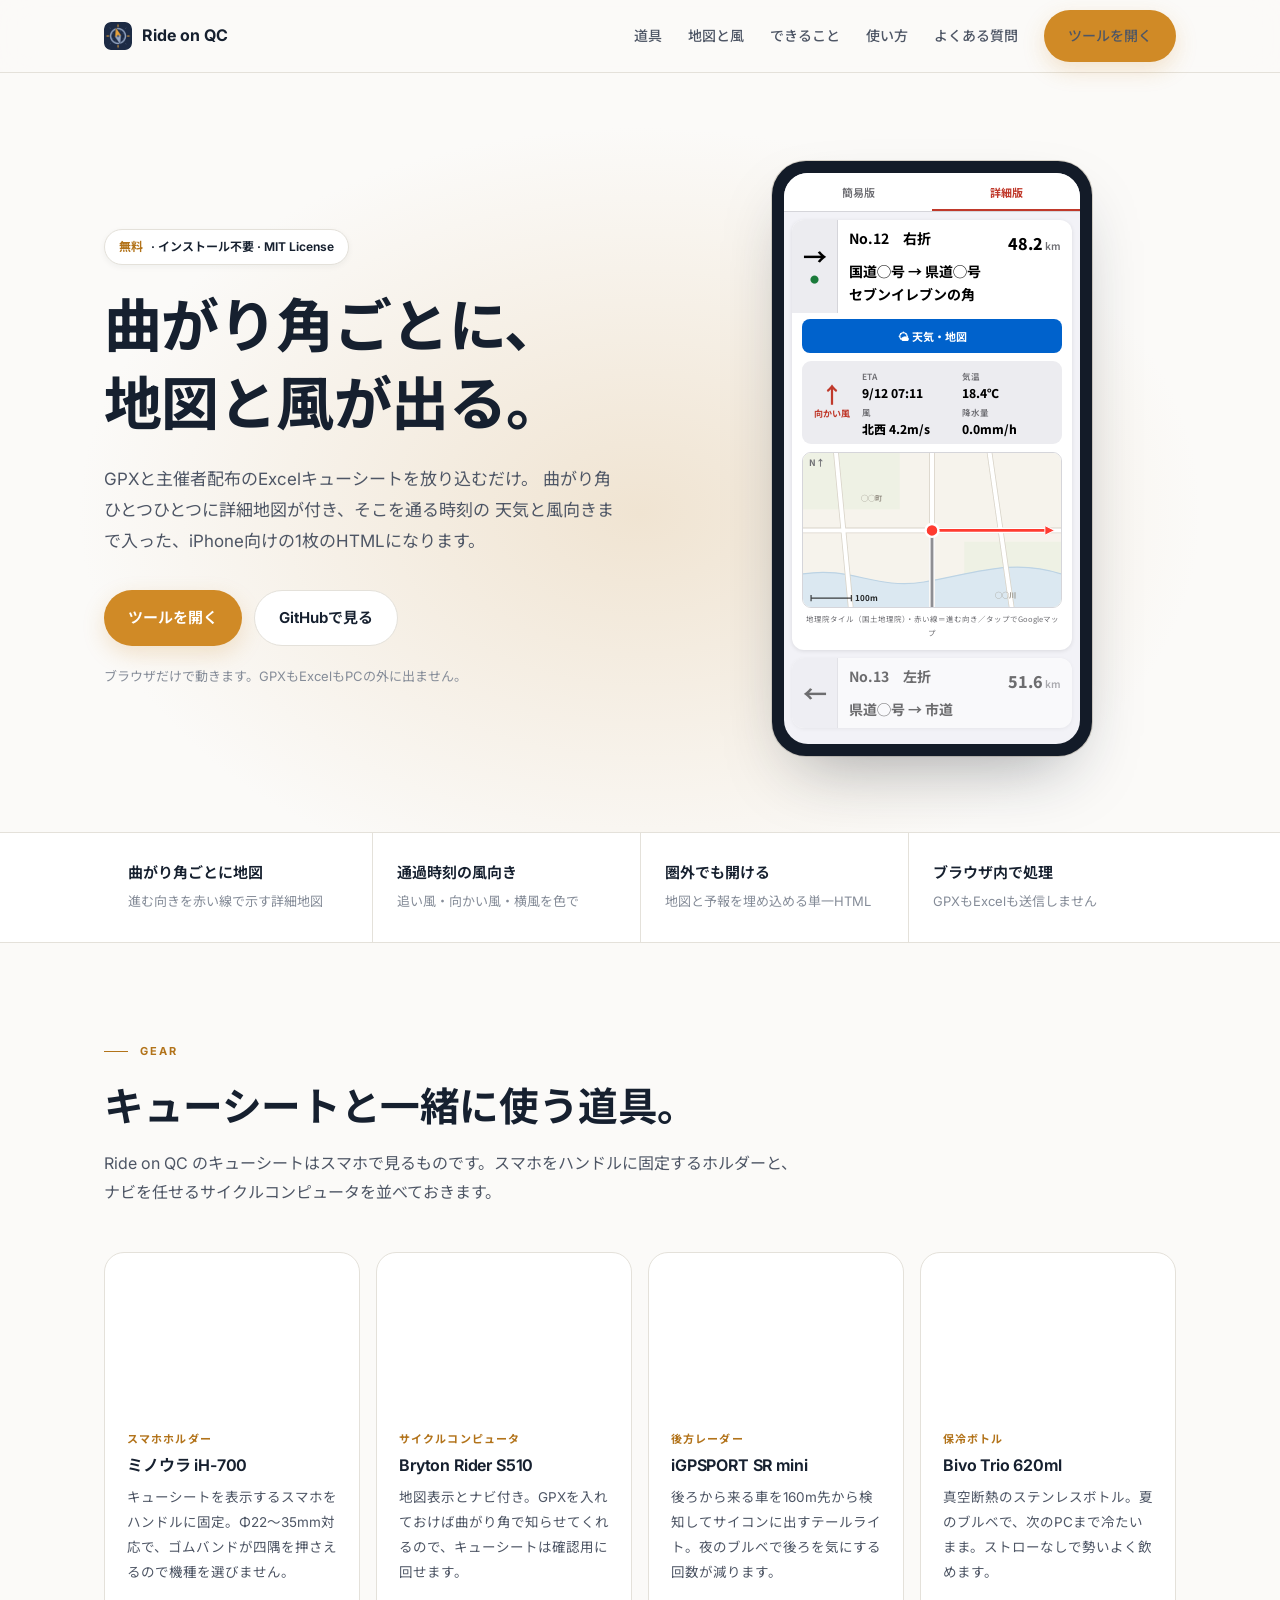
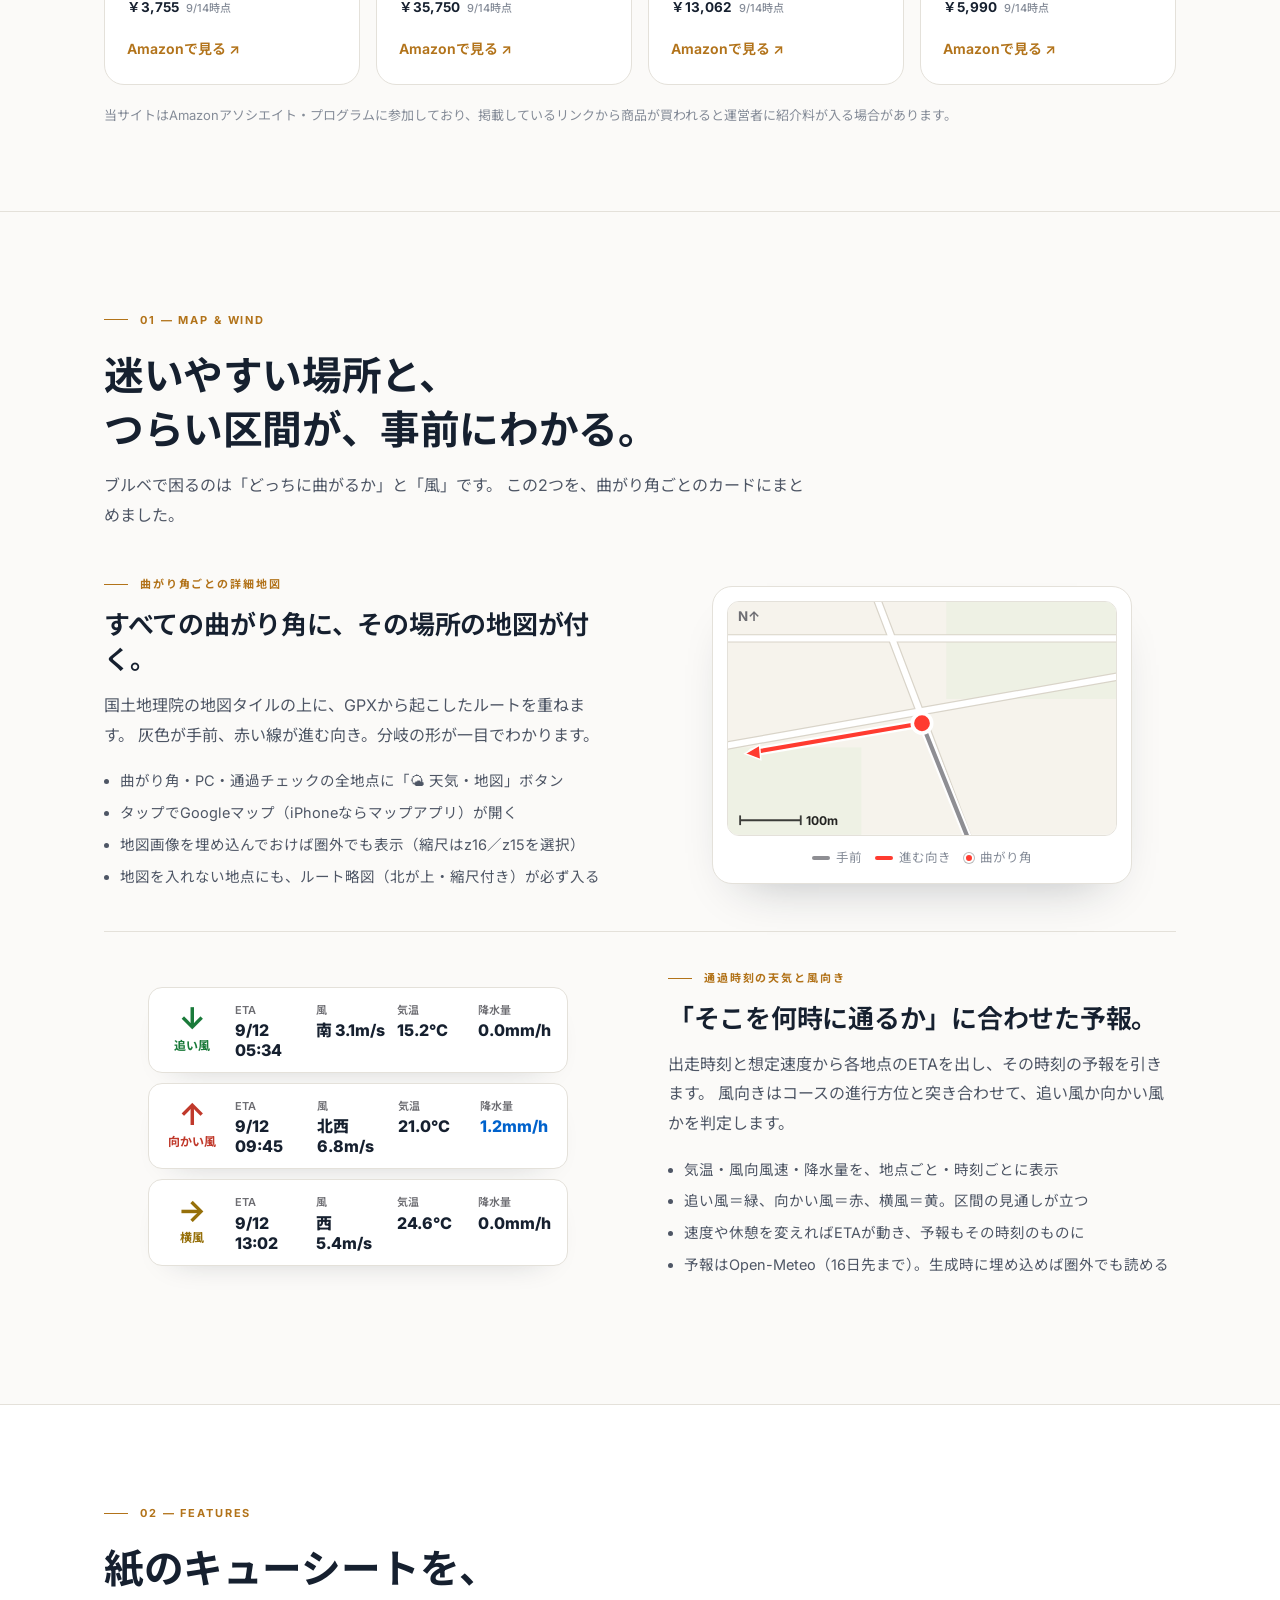
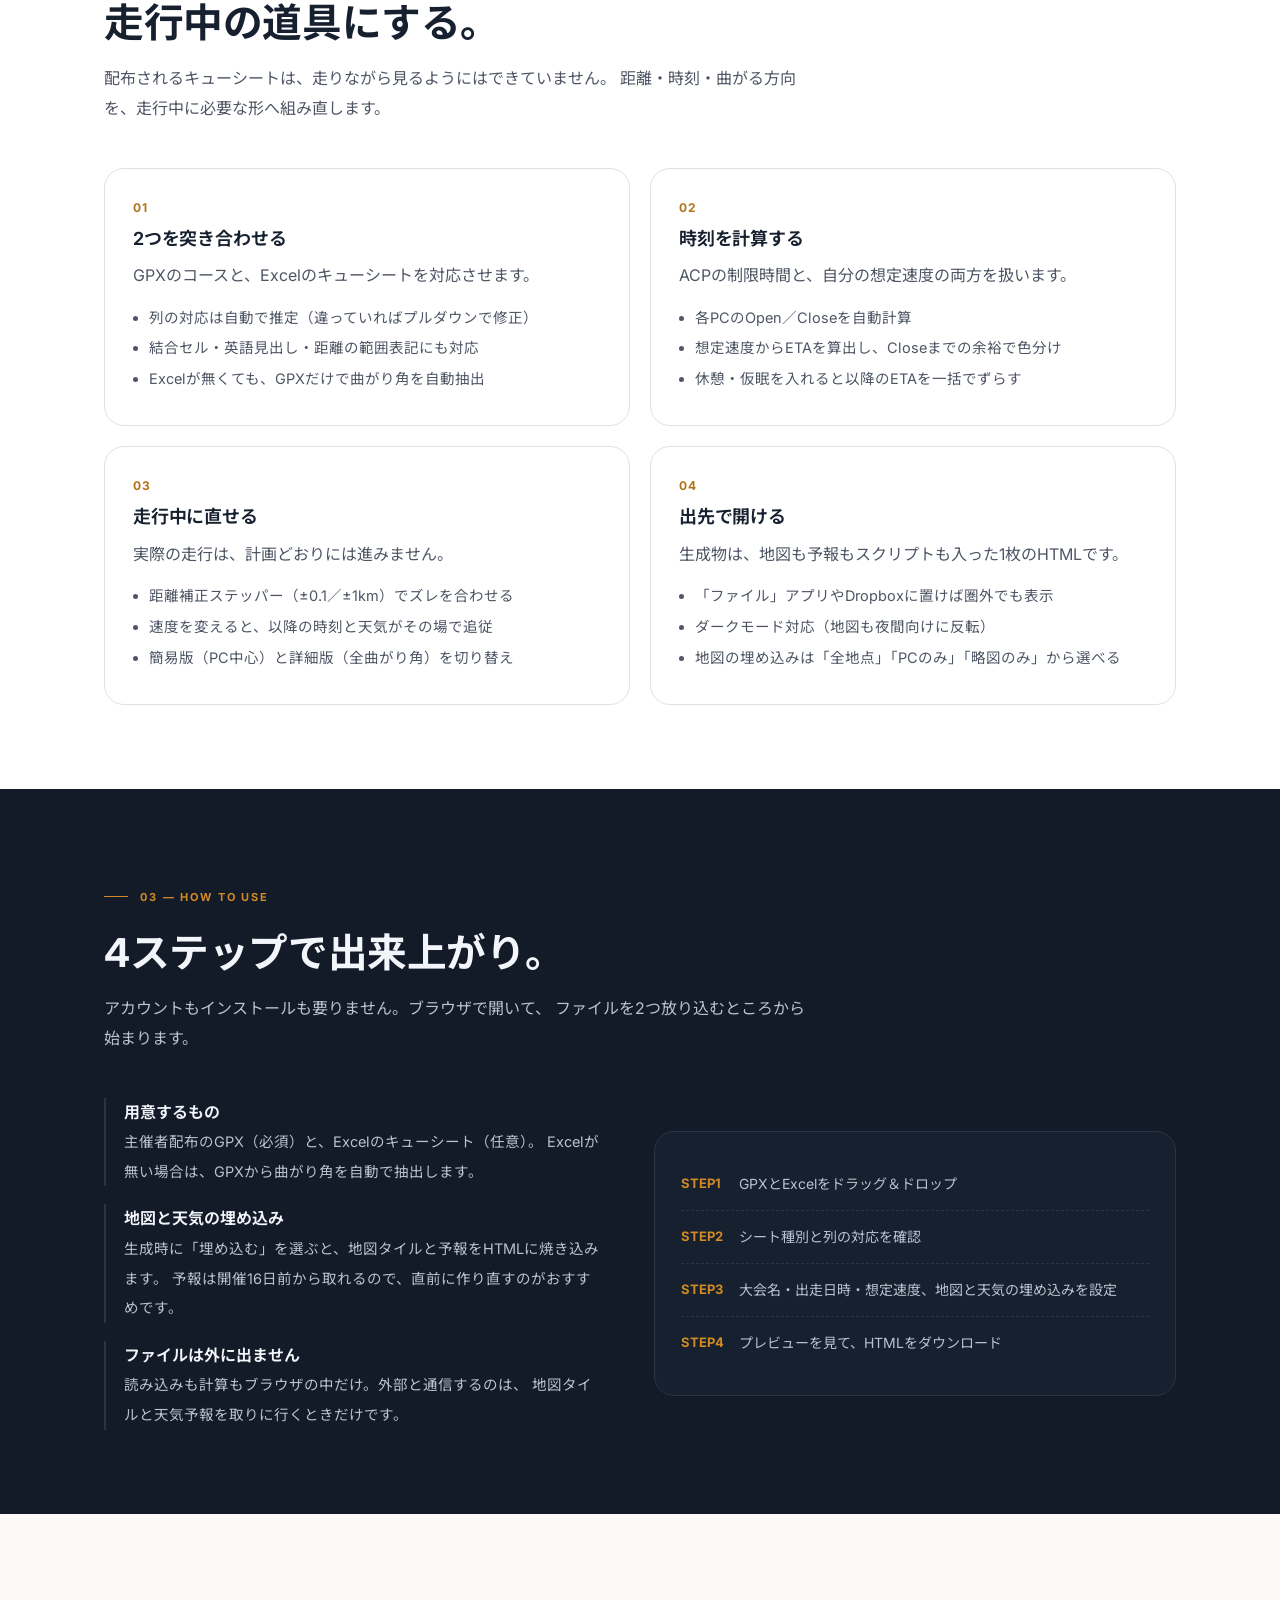
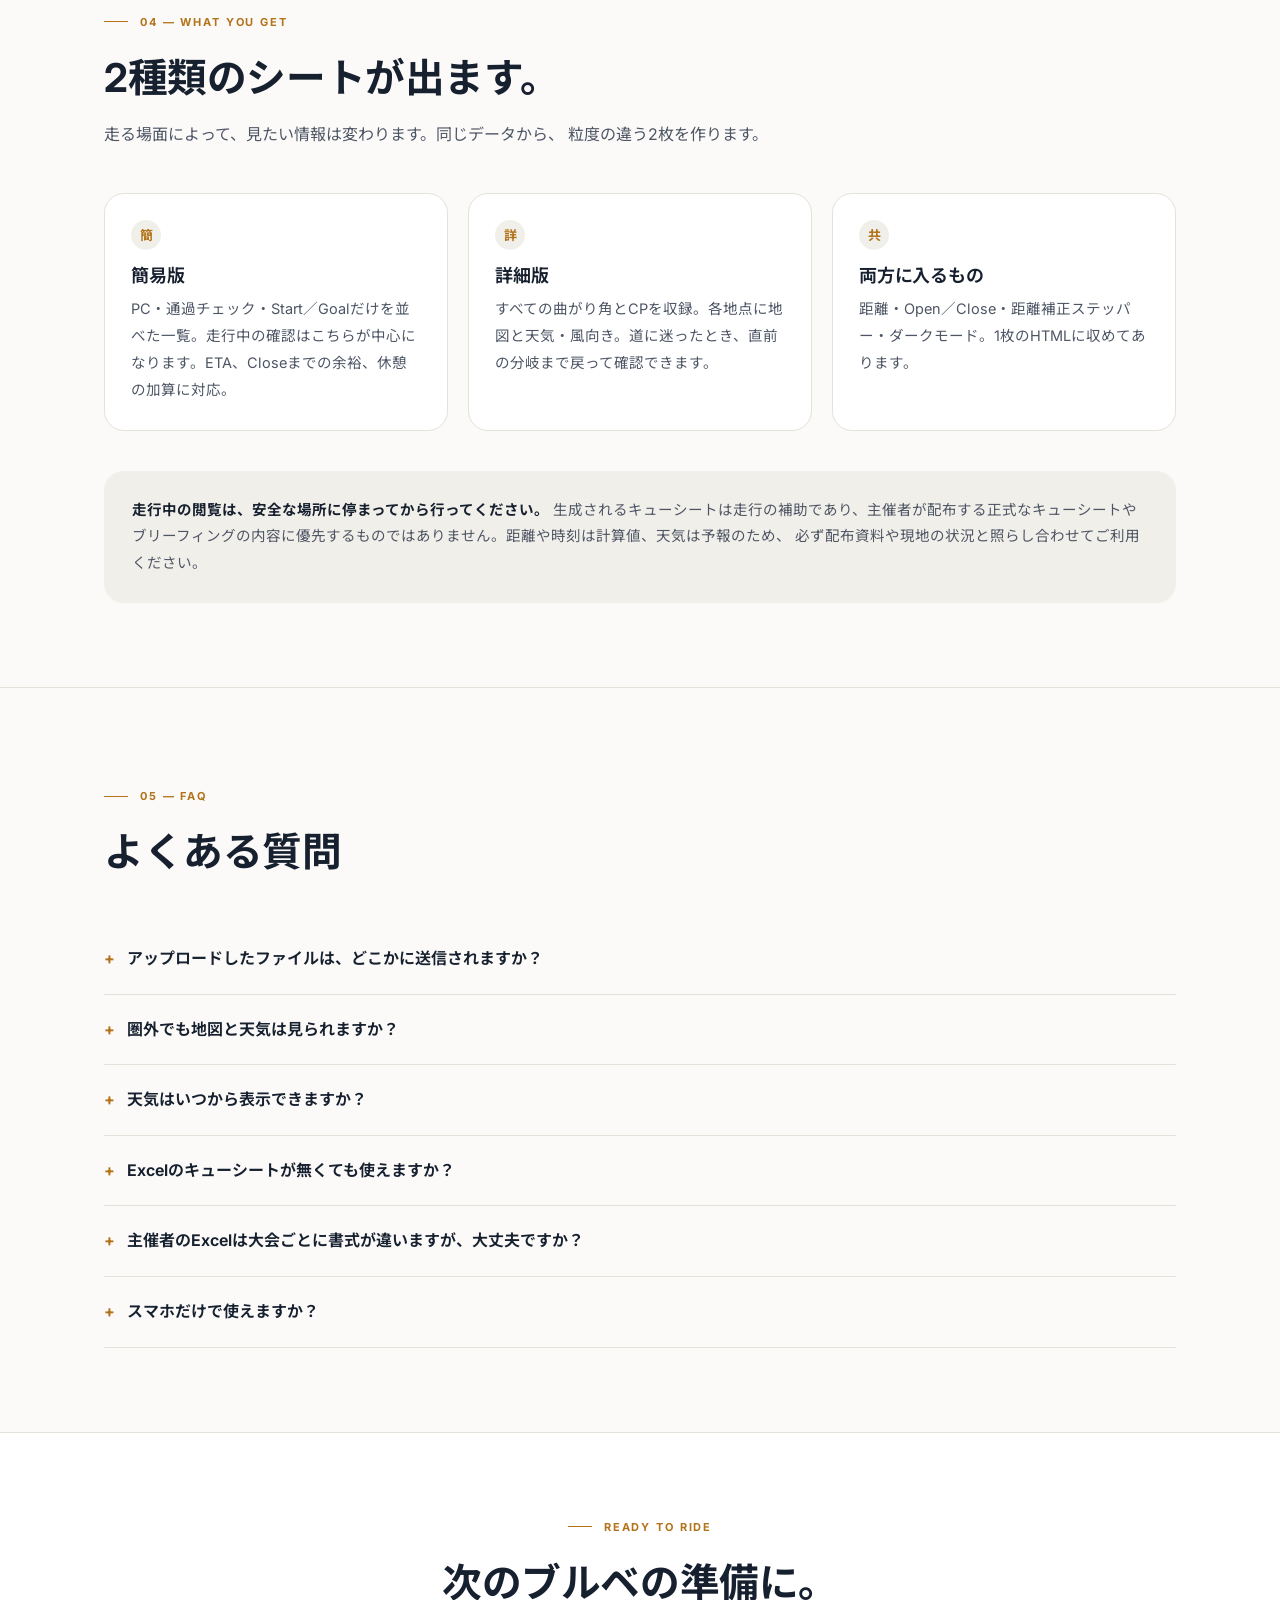
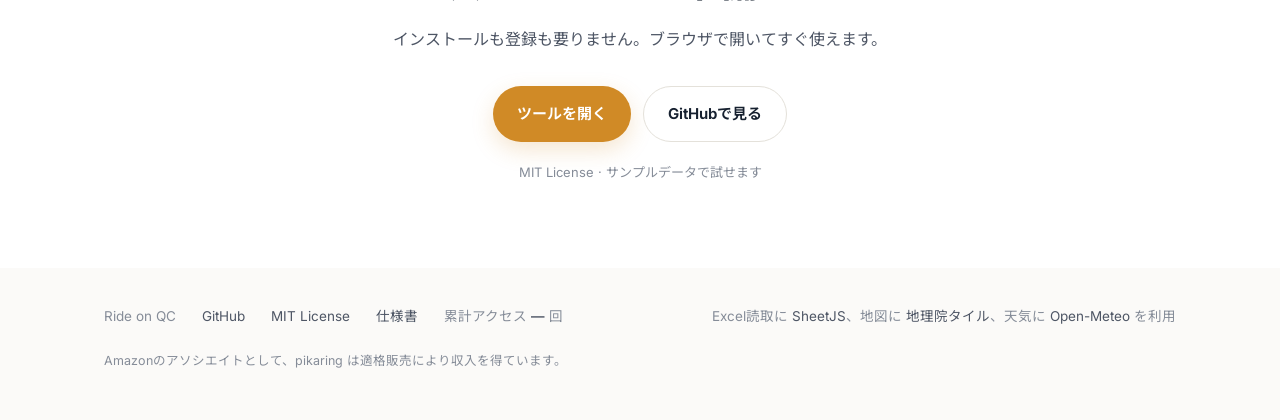
==== index.html @ b994b369 "Amazonの注意書きの文言を変更 Co-Authored-By: Claude Opus 5 <noreply@anthropic.com>" ====
<!doctype html>
<html lang="ja">
<head>
<meta charset="utf-8">
<meta name="viewport" content="width=device-width,initial-scale=1">
<title>Ride on QC｜曲がり角ごとの地図と、通過時刻の風向きが出るブルベ キューシート</title>
<meta name="description" content="GPXと主催者配布のExcelキューシートから、iPhone向けの単一HTMLを作る無料ツール。曲がり角ごとの詳細地図と、通過予定時刻の天気・風向き（追い風／向かい風）を表示。圏外でも開けて、ファイルはブラウザ内だけで処理します。">
<meta property="og:title" content="Ride on QC">
<meta property="og:description" content="曲がり角ごとの地図と、通過時刻の風向きが出るブルベ用キューシート。GPXとExcelから単一HTMLを生成。">
<meta property="og:type" content="website">
<meta property="og:url" content="https://pikaring.github.io/ride-on-qc/">
<meta property="og:image" content="https://pikaring.github.io/ride-on-qc/assets/og.png">
<meta property="og:image:width" content="1200">
<meta property="og:image:height" content="630">
<meta name="twitter:card" content="summary_large_image">
<meta name="twitter:title" content="Ride on QC">
<meta name="twitter:description" content="曲がり角ごとの地図と、通過時刻の風向きが出るブルベ用キューシート。GPXとExcelから単一HTMLを生成。">
<meta name="twitter:image" content="https://pikaring.github.io/ride-on-qc/assets/og.png">
<link rel="icon" href="assets/favicon.ico">
<link rel="preconnect" href="https://fonts.googleapis.com">
<link rel="preconnect" href="https://fonts.gstatic.com" crossorigin>
<link href="https://fonts.googleapis.com/css2?family=Inter:wght@400;500;600;650;700;750&family=Noto+Sans+JP:wght@400;500;600;700&display=swap" rel="stylesheet">
<link rel="stylesheet" href="assets/site.css">
</head>
<body>

<header class="header">
  <div class="wrap header-inner">
    <a class="brand" href="#top"><img src="assets/icon.png" alt=""> Ride on QC</a>
    <nav class="nav">
      <a href="#goods">道具</a>
      <a href="#highlight">地図と風</a>
      <a href="#features">できること</a>
      <a href="#how">使い方</a>
      <a href="#faq">よくある質問</a>
      <a class="btn btn-main" href="app/">ツールを開く</a>
    </nav>
  </div>
</header>

<main id="top">

  <section class="hero">
    <div class="wrap hero-grid">
      <div>
        <span class="pill"><b>無料</b> · インストール不要 · MIT License</span>
        <h1>曲がり角ごとに、<br>地図と風が出る。</h1>
        <p class="lead">GPXと主催者配布のExcelキューシートを放り込むだけ。
          曲がり角ひとつひとつに詳細地図が付き、そこを通る時刻の
          天気と風向きまで入った、iPhone向けの1枚のHTMLになります。</p>
        <div class="hero-actions">
          <a class="btn btn-main" href="app/">ツールを開く</a>
          <a class="btn btn-sub" href="https://github.com/pikaring/ride-on-qc">GitHubで見る</a>
        </div>
        <p class="hero-note">ブラウザだけで動きます。GPXもExcelもPCの外に出ません。</p>
      </div>

      <!-- 生成される詳細版キューシートの1枚。実物の配色・構成に合わせてある -->
      <div class="phone" aria-hidden="true">
        <div class="phone-screen">
          <div class="cs-nav"><span>簡易版</span><span class="on">詳細版</span></div>
          <div class="cs-card">
            <div class="cs-main">
              <div class="cs-side"><span class="cs-arrow">→</span><span class="cs-sig">●</span></div>
              <div class="cs-body">
                <div class="cs-top"><span class="cs-place">No.12　右折</span><span class="cs-dist"><b>48.2</b> km</span></div>
                <div class="cs-road">国道◯号 → 県道◯号</div>
                <div class="cs-mark">セブンイレブンの角</div>
              </div>
            </div>
            <div class="cs-wxbtn">🌤 天気・地図</div>
            <div class="cs-wx">
              <div class="cs-wind head"><span class="ic">↑</span><span class="lb">向かい風</span></div>
              <div class="cs-det">
                <div><span class="l">ETA</span><span class="v">9/12 07:11</span></div>
                <div><span class="l">気温</span><span class="v">18.4℃</span></div>
                <div><span class="l">風</span><span class="v">北西 4.2m/s</span></div>
                <div><span class="l">降水量</span><span class="v">0.0mm/h</span></div>
              </div>
            </div>
            <div class="cs-map">
              <svg viewBox="0 0 320 192" xmlns="http://www.w3.org/2000/svg">
                <rect width="320" height="192" fill="#f6f3ec"/>
                <!-- 地理院タイル（淡色）風の下地：田畑・水部・道路 -->
                <rect x="0" y="0" width="120" height="70" fill="#eef1e4"/>
                <rect x="200" y="110" width="120" height="82" fill="#eef1e4"/>
                <path d="M0 150 C60 140 90 170 150 160 S260 130 320 150 L320 192 L0 192Z" fill="#dbe8f1"/>
                <path d="M0 150 C60 140 90 170 150 160 S260 130 320 150" stroke="#bcd3e4" stroke-width="1.5" fill="none"/>
                <g stroke="#d9d4c9" stroke-width="7" fill="none" stroke-linecap="round">
                  <path d="M-10 96 L330 96"/><path d="M160 -10 L160 200"/><path d="M40 -10 L60 200"/><path d="M230 -10 L260 200"/>
                </g>
                <g stroke="#ffffff" stroke-width="5" fill="none" stroke-linecap="round">
                  <path d="M-10 96 L330 96"/><path d="M160 -10 L160 200"/><path d="M40 -10 L60 200"/><path d="M230 -10 L260 200"/>
                </g>
                <text x="72" y="60" font-size="9" fill="#9a958a" font-weight="700">◯◯町</text>
                <text x="238" y="180" font-size="9" fill="#9a958a" font-weight="700">◯◯川</text>
                <!-- ルート略図：灰＝手前、赤＝進む向き（白縁付き） -->
                <path d="M160 200 L160 96" stroke="#fff" stroke-width="7" fill="none" stroke-linecap="round"/>
                <path d="M160 96 L305 96" stroke="#fff" stroke-width="7" fill="none" stroke-linecap="round"/>
                <path d="M160 200 L160 96" stroke="#8e8e93" stroke-width="3.5" fill="none" stroke-linecap="round"/>
                <path d="M160 96 L305 96" stroke="#ff3b30" stroke-width="3.5" fill="none" stroke-linecap="round"/>
                <polygon points="312,96 300,90 300,102" fill="#ff3b30" stroke="#fff" stroke-width="1.2"/>
                <circle cx="160" cy="96" r="8" fill="#ff3b30" stroke="#fff" stroke-width="3"/>
                <text x="8" y="16" font-size="11" font-weight="700" fill="#6e6e73">N↑</text>
                <g stroke="#000" stroke-width="1.5" opacity=".75"><line x1="10" y1="180" x2="60" y2="180"/><line x1="10" y1="176" x2="10" y2="184"/><line x1="60" y1="176" x2="60" y2="184"/></g>
                <text x="64" y="184" font-size="10" font-weight="700" fill="#000" opacity=".85">100m</text>
              </svg>
              <div class="cs-attr">地理院タイル（国土地理院）・赤い線＝進む向き／タップでGoogleマップ</div>
            </div>
          </div>
          <div class="cs-card cs-next">
            <div class="cs-main">
              <div class="cs-side"><span class="cs-arrow">←</span></div>
              <div class="cs-body">
                <div class="cs-top"><span class="cs-place">No.13　左折</span><span class="cs-dist"><b>51.6</b> km</span></div>
                <div class="cs-road">県道◯号 → 市道</div>
              </div>
            </div>
          </div>
        </div>
      </div>
    </div>
  </section>

  <div class="specs">
    <div class="wrap specs-grid">
      <div class="spec"><b>曲がり角ごとに地図</b><span>進む向きを赤い線で示す詳細地図</span></div>
      <div class="spec"><b>通過時刻の風向き</b><span>追い風・向かい風・横風を色で</span></div>
      <div class="spec"><b>圏外でも開ける</b><span>地図と予報を埋め込める単一HTML</span></div>
      <div class="spec"><b>ブラウザ内で処理</b><span>GPXもExcelも送信しません</span></div>
    </div>
  </div>

  <section class="goods" id="goods">
    <div class="wrap">
      <div class="sec-head">
        <p class="eyebrow">GEAR</p>
        <h2>キューシートと一緒に使う道具。</h2>
        <p>Ride on QC のキューシートはスマホで見るものです。スマホをハンドルに固定するホルダーと、ナビを任せるサイクルコンピュータを並べておきます。</p>
      </div>
      <div class="goods-grid">
        <div class="good" data-asin="B08WLL11RK">
          <p class="gcat">スマホホルダー</p>
          <h3>ミノウラ iH-700</h3>
          <p>キューシートを表示するスマホをハンドルに固定。Φ22〜35mm対応で、ゴムバンドが四隅を押さえるので機種を選びません。</p>
          <a class="glink" href="https://www.amazon.co.jp/dp/B08WLL11RK?tag=redcomet-22" target="_blank" rel="sponsored noopener">Amazonで見る ↗</a>
        </div>
        <div class="good" data-asin="B0DKNX3941">
          <p class="gcat">サイクルコンピュータ</p>
          <h3>Bryton Rider S510</h3>
          <p>地図表示とナビ付き。GPXを入れておけば曲がり角で知らせてくれるので、キューシートは確認用に回せます。</p>
          <a class="glink" href="https://www.amazon.co.jp/dp/B0DKNX3941?tag=redcomet-22" target="_blank" rel="sponsored noopener">Amazonで見る ↗</a>
        </div>
        <div class="good" data-asin="B0DZHXSGYZ">
          <p class="gcat">後方レーダー</p>
          <h3>iGPSPORT SR mini</h3>
          <p>後ろから来る車を160m先から検知してサイコンに出すテールライト。夜のブルベで後ろを気にする回数が減ります。</p>
          <a class="glink" href="https://www.amazon.co.jp/dp/B0DZHXSGYZ?tag=redcomet-22" target="_blank" rel="sponsored noopener">Amazonで見る ↗</a>
        </div>
        <div class="good" data-asin="B0C11WCCYD">
          <p class="gcat">保冷ボトル</p>
          <h3>Bivo Trio 620ml</h3>
          <p>真空断熱のステンレスボトル。夏のブルベで、次のPCまで冷たいまま。ストローなしで勢いよく飲めます。</p>
          <a class="glink" href="https://www.amazon.co.jp/dp/B0C11WCCYD?tag=redcomet-22" target="_blank" rel="sponsored noopener">Amazonで見る ↗</a>
        </div>
      </div>
      <p class="goods-note">当サイトはAmazonアソシエイト・プログラムに参加しており、掲載しているリンクから商品が買われると運営者に紹介料が入る場合があります。</p>
    </div>
  </section>

  <section id="highlight">
    <div class="wrap">
      <div class="sec-head">
        <p class="eyebrow">01 — MAP &amp; WIND</p>
        <h2>迷いやすい場所と、<br>つらい区間が、事前にわかる。</h2>
        <p>ブルベで困るのは「どっちに曲がるか」と「風」です。
          この2つを、曲がり角ごとのカードにまとめました。</p>
      </div>

      <div class="hl">
        <div class="hl-text">
          <p class="eyebrow">曲がり角ごとの詳細地図</p>
          <h3>すべての曲がり角に、その場所の地図が付く。</h3>
          <p>国土地理院の地図タイルの上に、GPXから起こしたルートを重ねます。
            灰色が手前、赤い線が進む向き。分岐の形が一目でわかります。</p>
          <ul>
            <li>曲がり角・PC・通過チェックの全地点に「🌤 天気・地図」ボタン</li>
            <li>タップでGoogleマップ（iPhoneならマップアプリ）が開く</li>
            <li>地図画像を埋め込んでおけば圏外でも表示（縮尺はz16／z15を選択）</li>
            <li>地図を入れない地点にも、ルート略図（北が上・縮尺付き）が必ず入る</li>
          </ul>
        </div>
        <div class="hl-visual">
          <div class="mini-map">
            <svg viewBox="0 0 320 192" xmlns="http://www.w3.org/2000/svg">
              <rect width="320" height="192" fill="#f6f3ec"/>
              <rect x="180" y="0" width="140" height="80" fill="#eef1e4"/>
              <rect x="0" y="120" width="110" height="72" fill="#eef1e4"/>
              <g stroke="#d9d4c9" stroke-width="7" fill="none" stroke-linecap="round">
                <path d="M-10 120 L330 60"/><path d="M120 -10 L200 200"/><path d="M-10 30 L330 30"/>
              </g>
              <g stroke="#ffffff" stroke-width="5" fill="none" stroke-linecap="round">
                <path d="M-10 120 L330 60"/><path d="M120 -10 L200 200"/><path d="M-10 30 L330 30"/>
              </g>
              <path d="M198 195 L160 100" stroke="#fff" stroke-width="7" fill="none" stroke-linecap="round"/>
              <path d="M160 100 L20 124" stroke="#fff" stroke-width="7" fill="none" stroke-linecap="round"/>
              <path d="M198 195 L160 100" stroke="#8e8e93" stroke-width="3.5" fill="none" stroke-linecap="round"/>
              <path d="M160 100 L20 124" stroke="#ff3b30" stroke-width="3.5" fill="none" stroke-linecap="round"/>
              <polygon points="14,125 26,118 27,130" fill="#ff3b30" stroke="#fff" stroke-width="1.2"/>
              <circle cx="160" cy="100" r="8" fill="#ff3b30" stroke="#fff" stroke-width="3"/>
              <text x="8" y="16" font-size="11" font-weight="700" fill="#6e6e73">N↑</text>
              <g stroke="#000" stroke-width="1.5" opacity=".75"><line x1="10" y1="180" x2="60" y2="180"/><line x1="10" y1="176" x2="10" y2="184"/><line x1="60" y1="176" x2="60" y2="184"/></g>
              <text x="64" y="184" font-size="10" font-weight="700" fill="#000" opacity=".85">100m</text>
            </svg>
            <div class="mini-cap"><span class="sw gray"></span>手前　<span class="sw red"></span>進む向き　<span class="sw pin"></span>曲がり角</div>
          </div>
        </div>
      </div>

      <div class="hl rev">
        <div class="hl-text">
          <p class="eyebrow">通過時刻の天気と風向き</p>
          <h3>「そこを何時に通るか」に合わせた予報。</h3>
          <p>出走時刻と想定速度から各地点のETAを出し、その時刻の予報を引きます。
            風向きはコースの進行方位と突き合わせて、追い風か向かい風かを判定します。</p>
          <ul>
            <li>気温・風向風速・降水量を、地点ごと・時刻ごとに表示</li>
            <li>追い風＝緑、向かい風＝赤、横風＝黄。区間の見通しが立つ</li>
            <li>速度や休憩を変えればETAが動き、予報もその時刻のものに</li>
            <li>予報はOpen-Meteo（16日先まで）。生成時に埋め込めば圏外でも読める</li>
          </ul>
        </div>
        <div class="hl-visual">
          <div class="wind-stack">
            <div class="wx-row">
              <div class="cs-wind tail"><span class="ic">↓</span><span class="lb">追い風</span></div>
              <div class="cs-det">
                <div><span class="l">ETA</span><span class="v">9/12 05:34</span></div>
                <div><span class="l">風</span><span class="v">南 3.1m/s</span></div>
                <div><span class="l">気温</span><span class="v">15.2℃</span></div>
                <div><span class="l">降水量</span><span class="v">0.0mm/h</span></div>
              </div>
            </div>
            <div class="wx-row">
              <div class="cs-wind head"><span class="ic">↑</span><span class="lb">向かい風</span></div>
              <div class="cs-det">
                <div><span class="l">ETA</span><span class="v">9/12 09:45</span></div>
                <div><span class="l">風</span><span class="v">北西 6.8m/s</span></div>
                <div><span class="l">気温</span><span class="v">21.0℃</span></div>
                <div><span class="l">降水量</span><span class="v rain">1.2mm/h</span></div>
              </div>
            </div>
            <div class="wx-row">
              <div class="cs-wind cross"><span class="ic">→</span><span class="lb">横風</span></div>
              <div class="cs-det">
                <div><span class="l">ETA</span><span class="v">9/12 13:02</span></div>
                <div><span class="l">風</span><span class="v">西 5.4m/s</span></div>
                <div><span class="l">気温</span><span class="v">24.6℃</span></div>
                <div><span class="l">降水量</span><span class="v">0.0mm/h</span></div>
              </div>
            </div>
          </div>
        </div>
      </div>
    </div>
  </section>

  <section class="alt" id="features">
    <div class="wrap">
      <div class="sec-head">
        <p class="eyebrow">02 — FEATURES</p>
        <h2>紙のキューシートを、<br>走行中の道具にする。</h2>
        <p>配布されるキューシートは、走りながら見るようにはできていません。
          距離・時刻・曲がる方向を、走行中に必要な形へ組み直します。</p>
      </div>

      <div class="cards">
        <div class="card">
          <p class="num">01</p>
          <h3>2つを突き合わせる</h3>
          <p>GPXのコースと、Excelのキューシートを対応させます。</p>
          <ul>
            <li>列の対応は自動で推定（違っていればプルダウンで修正）</li>
            <li>結合セル・英語見出し・距離の範囲表記にも対応</li>
            <li>Excelが無くても、GPXだけで曲がり角を自動抽出</li>
          </ul>
        </div>
        <div class="card">
          <p class="num">02</p>
          <h3>時刻を計算する</h3>
          <p>ACPの制限時間と、自分の想定速度の両方を扱います。</p>
          <ul>
            <li>各PCのOpen／Closeを自動計算</li>
            <li>想定速度からETAを算出し、Closeまでの余裕で色分け</li>
            <li>休憩・仮眠を入れると以降のETAを一括でずらす</li>
          </ul>
        </div>
        <div class="card">
          <p class="num">03</p>
          <h3>走行中に直せる</h3>
          <p>実際の走行は、計画どおりには進みません。</p>
          <ul>
            <li>距離補正ステッパー（±0.1／±1km）でズレを合わせる</li>
            <li>速度を変えると、以降の時刻と天気がその場で追従</li>
            <li>簡易版（PC中心）と詳細版（全曲がり角）を切り替え</li>
          </ul>
        </div>
        <div class="card">
          <p class="num">04</p>
          <h3>出先で開ける</h3>
          <p>生成物は、地図も予報もスクリプトも入った1枚のHTMLです。</p>
          <ul>
            <li>「ファイル」アプリやDropboxに置けば圏外でも表示</li>
            <li>ダークモード対応（地図も夜間向けに反転）</li>
            <li>地図の埋め込みは「全地点」「PCのみ」「略図のみ」から選べる</li>
          </ul>
        </div>
      </div>
    </div>
  </section>

  <section class="night" id="how">
    <div class="wrap">
      <div class="sec-head">
        <p class="eyebrow">03 — HOW TO USE</p>
        <h2>4ステップで出来上がり。</h2>
        <p>アカウントもインストールも要りません。ブラウザで開いて、
          ファイルを2つ放り込むところから始まります。</p>
      </div>

      <div class="night-grid">
        <div class="night-list">
          <div class="night-item">
            <b>用意するもの</b>
            <span>主催者配布のGPX（必須）と、Excelのキューシート（任意）。
              Excelが無い場合は、GPXから曲がり角を自動で抽出します。</span>
          </div>
          <div class="night-item">
            <b>地図と天気の埋め込み</b>
            <span>生成時に「埋め込む」を選ぶと、地図タイルと予報をHTMLに焼き込みます。
              予報は開催16日前から取れるので、直前に作り直すのがおすすめです。</span>
          </div>
          <div class="night-item">
            <b>ファイルは外に出ません</b>
            <span>読み込みも計算もブラウザの中だけ。外部と通信するのは、
              地図タイルと天気予報を取りに行くときだけです。</span>
          </div>
        </div>

        <div class="steps-box">
          <div class="flow-step"><em>STEP1</em><span>GPXとExcelをドラッグ＆ドロップ</span></div>
          <div class="flow-step"><em>STEP2</em><span>シート種別と列の対応を確認</span></div>
          <div class="flow-step"><em>STEP3</em><span>大会名・出走日時・想定速度、地図と天気の埋め込みを設定</span></div>
          <div class="flow-step"><em>STEP4</em><span>プレビューを見て、HTMLをダウンロード</span></div>
        </div>
      </div>
    </div>
  </section>

  <section id="sheet">
    <div class="wrap">
      <div class="sec-head">
        <p class="eyebrow">04 — WHAT YOU GET</p>
        <h2>2種類のシートが出ます。</h2>
        <p>走る場面によって、見たい情報は変わります。同じデータから、
          粒度の違う2枚を作ります。</p>
      </div>

      <div class="steps">
        <div class="step">
          <div class="n">簡</div>
          <h3>簡易版</h3>
          <p>PC・通過チェック・Start／Goalだけを並べた一覧。走行中の確認はこちらが中心になります。ETA、Closeまでの余裕、休憩の加算に対応。</p>
        </div>
        <div class="step">
          <div class="n">詳</div>
          <h3>詳細版</h3>
          <p>すべての曲がり角とCPを収録。各地点に地図と天気・風向き。道に迷ったとき、直前の分岐まで戻って確認できます。</p>
        </div>
        <div class="step">
          <div class="n">共</div>
          <h3>両方に入るもの</h3>
          <p>距離・Open／Close・距離補正ステッパー・ダークモード。1枚のHTMLに収めてあります。</p>
        </div>
      </div>

      <div class="caution">
        <b>走行中の閲覧は、安全な場所に停まってから行ってください。</b>
        生成されるキューシートは走行の補助であり、主催者が配布する正式なキューシートや
        ブリーフィングの内容に優先するものではありません。距離や時刻は計算値、天気は予報のため、
        必ず配布資料や現地の状況と照らし合わせてご利用ください。
      </div>
    </div>
  </section>

  <section class="faq" id="faq">
    <div class="wrap">
      <div class="sec-head">
        <p class="eyebrow">05 — FAQ</p>
        <h2>よくある質問</h2>
      </div>

      <details>
        <summary>アップロードしたファイルは、どこかに送信されますか？</summary>
        <p>されません。GPXもExcelも、ブラウザの中だけで読み込んで処理します。
          外部と通信するのは、地図タイル（国土地理院・OpenStreetMap）と天気予報（Open-Meteo）を
          取りに行くときだけで、送るのは地点の緯度経度だけです。</p>
      </details>
      <details>
        <summary>圏外でも地図と天気は見られますか？</summary>
        <p>生成時に「埋め込む」を選んでおけば見られます。地図タイルと予報をHTMLの中に焼き込むので、
          iPhoneの「ファイル」アプリから開いても表示されます。地図を埋め込まない地点にも、
          GPXから起こしたルート略図が必ず入ります。</p>
      </details>
      <details>
        <summary>天気はいつから表示できますか？</summary>
        <p>Open-Meteoの予報は本日から16日先までです。開催がそれより先だと「範囲外」と出ます。
          開催が近づいてから作り直すか、当日オンラインで開いてください。</p>
      </details>
      <details>
        <summary>Excelのキューシートが無くても使えますか？</summary>
        <p>使えます。GPXだけを読み込むと、コースの形状から曲がり角を自動で抽出します。
          地点名や備考はExcelがあるほうが正確です。</p>
      </details>
      <details>
        <summary>主催者のExcelは大会ごとに書式が違いますが、大丈夫ですか？</summary>
        <p>列の対応を自動で推定し、画面で確認・修正できるようにしています。
          結合セル、英語の見出し、距離の範囲表記（例：12.3-12.5）にも対応しています。</p>
      </details>
      <details>
        <summary>スマホだけで使えますか？</summary>
        <p>生成したキューシートはスマホで見るためのものですが、生成する操作自体は
          パソコンのブラウザを想定しています。生成したHTMLを端末に転送してお使いください。</p>
      </details>
    </div>
  </section>

  <section class="cta">
    <div class="wrap">
      <p class="eyebrow" style="justify-content:center">READY TO RIDE</p>
      <h2>次のブルベの準備に。</h2>
      <p style="margin-top:14px">インストールも登録も要りません。ブラウザで開いてすぐ使えます。</p>
      <div class="hero-actions">
        <a class="btn btn-main" href="app/">ツールを開く</a>
        <a class="btn btn-sub" href="https://github.com/pikaring/ride-on-qc">GitHubで見る</a>
      </div>
      <p class="hero-note">MIT License · サンプルデータで試せます</p>
    </div>
  </section>

</main>

<footer class="footer">
  <div class="wrap footer-inner">
    <span>Ride on QC</span>
    <a href="https://github.com/pikaring/ride-on-qc">GitHub</a>
    <a href="https://github.com/pikaring/ride-on-qc/blob/main/LICENSE">MIT License</a>
    <a href="https://github.com/pikaring/ride-on-qc/blob/main/docs/spec.md">仕様書</a>
    <span class="counter">累計アクセス <b id="counter-value">―</b> 回</span>
    <span class="sep">Excel読取に <a href="https://sheetjs.com/">SheetJS</a>、地図に <a href="https://maps.gsi.go.jp/development/ichiran.html">地理院タイル</a>、天気に <a href="https://open-meteo.com/">Open-Meteo</a> を利用</span>
    <span class="disclosure">Amazonのアソシエイトとして、pikaring は適格販売により収入を得ています。</span>
  </div>
</footer>

<script>
// アクセスカウンター（庁内Webと同じGAS。page名でサイトごとに別カウント）
(function () {
  var el = document.getElementById('counter-value');
  if (!el) return;
  var page = location.pathname.replace(/index\.html$/, '');
  fetch('https://script.google.com/macros/s/AKfycbxkQLZXNAFXkT7zhIO0TmMDGU3A0TQ234Lf-yhw5J7lvFAjCi3KLNLRd_LKd_xlOxPd/exec?page=' + encodeURIComponent(page))
    .then(function (r) { return r.json(); })
    .then(function (d) { el.textContent = Number(d.count).toLocaleString('ja-JP'); })
    .catch(function () { el.textContent = '―'; });
})();
</script>
<script>
// Amazon Creators API で取った商品情報（tools/fetch_goods.py が assets/goods.json に書く）。
// 取れていれば画像と価格を足し、無ければテキストカードのまま。
(function () {
  var cards = document.querySelectorAll('.good[data-asin]');
  if (!cards.length) return;
  fetch('assets/goods.json', { cache: 'no-cache' }).then(function (r) { return r.json(); }).then(function (d) {
    var at = new Date(d.fetchedAt);
    var stamp = isNaN(at) ? '' : (at.getMonth() + 1) + '/' + at.getDate() + '時点';
    cards.forEach(function (c) {
      var it = d.items && d.items[c.dataset.asin];
      if (!it) return;
      if (it.image) {
        var img = document.createElement('img');
        img.className = 'gimg'; img.src = it.image; img.alt = ''; img.loading = 'lazy';
        c.insertBefore(img, c.firstChild);
      }
      if (it.price) {
        var p = document.createElement('p');
        p.className = 'gprice';
        p.innerHTML = it.price + (stamp ? ' <small>' + stamp + '</small>' : '');
        var link = c.querySelector('.glink');
        c.insertBefore(p, link);
      }
      if (it.url) { var a = c.querySelector('.glink'); if (a) a.href = it.url; }
    });
  }).catch(function () { /* 取れなければ何もしない */ });
})();
</script>
</body>
</html>
---- assets/site.css ----
/* Ride on QC 紹介ページ
   夜間走行を思わせる紺と、反射材のアンバーの2色。
   純白と純黒を使わないことで、落ち着いた見え方にする。 */

:root {
  --amber: #d08a26;
  --amber-dark: #b2731a;
  --ink: #16202f;
  --navy: #1d2b45;
  --body: #4e5665;
  --muted: #858c98;
  --paper: #fbfaf8;
  --cream: #f1efe9;
  --line: #e4e1da;
  --night: #131b28;
  --night-line: #2a3448;
  --white: #fff;
  --radius: 20px;
  --wrap: 1120px;
}

* { box-sizing: border-box; }
html { scroll-behavior: smooth; scroll-padding-top: 92px; }

body {
  margin: 0;
  background: var(--paper);
  color: var(--body);
  font-family: Inter, "Noto Sans JP", "Yu Gothic", Meiryo, sans-serif;
  font-size: 16px;
  line-height: 1.85;
  -webkit-font-smoothing: antialiased;
}

img { max-width: 100%; display: block; }
a { color: var(--amber-dark); }

.wrap { max-width: var(--wrap); margin: 0 auto; padding: 0 24px; }

h1, h2, h3 { color: var(--ink); line-height: 1.35; letter-spacing: -.01em; margin: 0; }
h2 { font-size: clamp(28px, 3.1vw, 40px); font-weight: 700; }
h3 { font-size: 18px; font-weight: 650; }
p { margin: 0; }

.eyebrow {
  display: flex; align-items: center; gap: 12px;
  color: var(--amber-dark);
  font-size: 11px; font-weight: 700; letter-spacing: .17em;
  margin: 0 0 20px;
}
.eyebrow:before { content: ""; width: 24px; height: 1px; background: currentColor; }

/* ---- ヘッダー ---- */
.header {
  position: sticky; top: 0; z-index: 50;
  background: #fbfaf8d9; backdrop-filter: blur(16px);
  border-bottom: 1px solid var(--line);
}
.header-inner { height: 72px; display: flex; align-items: center; gap: 28px; }
.brand { display: flex; align-items: center; gap: 10px; font-weight: 700; color: var(--ink); text-decoration: none; }
.brand img { width: 28px; height: 28px; border-radius: 7px; }
.nav { margin-left: auto; display: flex; align-items: center; gap: 26px; }
.nav a { color: var(--body); text-decoration: none; font-size: 14px; font-weight: 500; }
.nav a:hover { color: var(--amber-dark); }

/* ---- ボタン ---- */
.btn {
  display: inline-flex; align-items: center; gap: 8px;
  padding: 13px 24px; border-radius: 999px;
  font-weight: 650; font-size: 15px; text-decoration: none;
  transition: background .2s, transform .2s, box-shadow .2s;
}
.btn-main { background: var(--amber); color: var(--white); box-shadow: 0 8px 22px #d08a2636; }
.btn-main:hover { background: var(--amber-dark); transform: translateY(-1px); box-shadow: 0 12px 28px #d08a2642; }
.btn-sub { background: var(--white); color: var(--ink); border: 1px solid var(--line); }
.btn-sub:hover { border-color: #cfc9be; transform: translateY(-1px); }

/* ---- ヒーロー ---- */
.hero { position: relative; padding: 88px 0 76px; overflow: hidden; }
.hero:before {
  content: ""; position: absolute; inset: 0; z-index: -1;
  background: radial-gradient(ellipse at 50% 58%, #f0e4d2 0, transparent 62%), var(--paper);
}
.hero-grid { display: grid; grid-template-columns: 1.04fr .96fr; gap: 56px; align-items: center; }
.pill {
  display: inline-flex; align-items: center; gap: 8px;
  background: var(--white); border: 1px solid var(--line); border-radius: 999px;
  padding: 6px 14px; font-size: 12px; font-weight: 650; color: var(--ink);
  box-shadow: 0 2px 6px #16202f0d;
}
.pill b { color: var(--amber-dark); }
h1 { font-size: clamp(36px, 4.6vw, 58px); font-weight: 750; margin: 22px 0 20px; }
.lead { font-size: 17px; max-width: 30em; }
.hero-actions { display: flex; flex-wrap: wrap; gap: 12px; margin: 32px 0 18px; }
.hero-note { font-size: 13px; color: var(--muted); }

/* ---- 生成されるキューシートのモック（スマホの画面） ----
   実物（template.js）の配色・寸法を縮尺して写している。
   白いカード＋#f2f2f7 の下地、矢印は大きく、距離は太字。 */
.phone {
  width: 320px; margin: 0 auto;
  background: var(--night); border-radius: 34px; padding: 12px;
  box-shadow: 0 30px 70px -26px #16202f66, 0 0 0 1px #d9d4cb;
}
.phone-screen {
  background: #f2f2f7; border-radius: 24px; overflow: hidden; color: #000;
  font-family: -apple-system, "Hiragino Sans", "Yu Gothic", "Noto Sans JP", sans-serif;
  padding: 0 8px 8px;
}
.cs-nav { display: flex; background: #fff; margin: 0 -8px 8px; border-bottom: 1px solid #d5d5da; }
.cs-nav span { flex: 1; text-align: center; font-size: 11px; font-weight: 600; color: #6e6e73; padding: 9px 0 7px; border-bottom: 2px solid transparent; }
.cs-nav .on { color: #c0392b; border-bottom-color: #c0392b; font-weight: 700; }
.cs-card { background: #fff; border-radius: 12px; box-shadow: 0 1px 4px #0000001a; overflow: hidden; margin-bottom: 8px; }
.cs-card.cs-next { opacity: .55; }
.cs-main { display: flex; }
.cs-side { width: 46px; flex-shrink: 0; display: flex; flex-direction: column; align-items: center; justify-content: center; background: #ececf0; border-right: 1px solid #d5d5da; padding: 8px 2px; }
.cs-arrow { font-size: 24px; font-weight: 700; line-height: 1; }
.cs-sig { font-size: 9px; color: #1a7a3a; margin-top: 4px; }
.cs-body { flex: 1; padding: 9px 11px; min-width: 0; }
.cs-top { display: flex; justify-content: space-between; align-items: flex-start; gap: 6px; }
.cs-place, .cs-road, .cs-mark { font-size: 14px; font-weight: 700; line-height: 1.35; }
.cs-dist { font-size: 10px; color: #6e6e73; font-weight: 600; white-space: nowrap; }
.cs-dist b { font-size: 16px; color: #000; font-weight: 800; }
.cs-road { margin-top: 3px; }
.cs-mark { margin-top: 4px; }
.cs-wxbtn { margin: 6px 10px 8px; background: #0062cc; color: #fff; border-radius: 8px; text-align: center; font-size: 11px; font-weight: 700; padding: 7px; }
.cs-wx { margin: 0 10px 8px; background: #ececf0; border-radius: 9px; padding: 8px 10px; display: flex; align-items: center; gap: 10px; }
.cs-wind { flex-shrink: 0; display: flex; flex-direction: column; align-items: center; min-width: 40px; }
.cs-wind .ic { font-size: 22px; line-height: 1; font-weight: 700; }
.cs-wind .lb { font-size: 9px; font-weight: 700; margin-top: 2px; }
.cs-wind.head { color: #c0392b; }
.cs-wind.tail { color: #1a7a3a; }
.cs-wind.cross { color: #96700a; }
.cs-det { flex: 1; display: grid; grid-template-columns: 1fr 1fr; gap: 5px 10px; }
.cs-det div { display: flex; flex-direction: column; }
.cs-det .l { font-size: 8.5px; color: #6e6e73; font-weight: 600; }
.cs-det .v { font-size: 12px; font-weight: 800; line-height: 1.25; }
.cs-det .v.rain { color: #0062cc; }
.cs-map { margin: 0 10px 10px; }
.cs-map svg { display: block; width: 100%; border-radius: 9px; border: 1px solid #d5d5da; }
.cs-attr { font-size: 7.5px; color: #6e6e73; text-align: center; margin-top: 4px; }

/* ---- 地図と風のハイライト ---- */
.hl { display: grid; grid-template-columns: 1fr 1fr; gap: 56px; align-items: center; padding: 36px 0; border-top: 1px solid var(--line); }
.sec-head + .hl { border-top: 0; padding-top: 0; }
.hl.rev .hl-text { order: 2; }
.hl-text .eyebrow { margin-bottom: 12px; }
.hl-text h3 { font-size: clamp(20px, 2.1vw, 26px); margin-bottom: 14px; }
.hl-text ul { margin: 18px 0 0; padding-left: 1.1em; font-size: 14.5px; }
.hl-text li { margin-bottom: 5px; }
.hl-visual { display: flex; justify-content: center; }
.mini-map { width: 100%; max-width: 420px; background: var(--white); border: 1px solid var(--line); border-radius: var(--radius); padding: 14px; box-shadow: 0 24px 50px -30px #16202f55; }
.mini-map svg { display: block; width: 100%; border-radius: 12px; border: 1px solid var(--line); }
.mini-cap { font-size: 12.5px; color: var(--muted); margin-top: 10px; text-align: center; }
.sw { display: inline-block; width: 18px; height: 4px; border-radius: 2px; vertical-align: middle; margin-right: 6px; }
.sw.gray { background: #8e8e93; }
.sw.red { background: #ff3b30; }
.sw.pin { width: 10px; height: 10px; border-radius: 50%; background: #ff3b30; border: 2px solid #fff; box-shadow: 0 0 0 1px #0004; }
.wind-stack { width: 100%; max-width: 420px; display: grid; gap: 10px; }
.wx-row { background: var(--white); border: 1px solid var(--line); border-radius: 14px; padding: 12px 16px; display: flex; align-items: center; gap: 16px; box-shadow: 0 14px 34px -26px #16202f55; }
.wx-row .cs-wind { min-width: 54px; }
.wx-row .cs-wind .ic { font-size: 30px; }
.wx-row .cs-wind .lb { font-size: 12px; }
.wx-row .cs-det { grid-template-columns: repeat(4, 1fr); gap: 4px 10px; }
.wx-row .cs-det .l { font-size: 11px; }
.wx-row .cs-det .v { font-size: 16px; color: var(--ink); }
.wx-row .cs-det .v.rain { color: #0062cc; }
.alt { background: var(--white); border-top: 1px solid var(--line); }

/* ---- 仕様の帯 ---- */
.specs { border-top: 1px solid var(--line); border-bottom: 1px solid var(--line); background: var(--white); }
.specs-grid { display: grid; grid-template-columns: repeat(4, 1fr); }
.spec { padding: 26px 24px; border-left: 1px solid var(--line); }
.spec:first-child { border-left: 0; }
.spec b { display: block; color: var(--ink); font-size: 15px; font-weight: 650; }
.spec span { font-size: 13px; color: var(--muted); }

section { padding: 84px 0; }
.sec-head { max-width: 44em; margin-bottom: 44px; }
.sec-head p { margin-top: 14px; }

/* ---- カード ---- */
.cards { display: grid; grid-template-columns: repeat(2, 1fr); gap: 20px; }
.card {
  background: var(--white); border: 1px solid var(--line); border-radius: var(--radius);
  padding: 28px; transition: box-shadow .2s, transform .2s;
}
.card:hover { box-shadow: 0 18px 44px -20px #16202f2e; transform: translateY(-2px); }
.card .num { font-size: 12px; font-weight: 700; color: var(--amber-dark); letter-spacing: .1em; }
.card h3 { margin: 8px 0 10px; }
.card ul { margin: 14px 0 0; padding-left: 1.1em; font-size: 14.5px; }
.card li { margin-bottom: 4px; }

/* ---- 暗いセクション ---- */
.night { background: var(--night); color: #b9c2d1; }
.night h2, .night h3 { color: #f2f5f9; }
.night .eyebrow { color: var(--amber); }
.night-grid { display: grid; grid-template-columns: 1fr 1.05fr; gap: 52px; align-items: center; }
.night-list { display: grid; gap: 18px; }
.night-item { border-left: 2px solid var(--night-line); padding-left: 18px; }
.night-item b { display: block; color: #f2f5f9; font-weight: 650; }
.night-item span { font-size: 14.5px; }
.steps-box { background: #17202e; border: 1px solid var(--night-line); border-radius: var(--radius); padding: 26px; }
.flow-step { display: flex; gap: 14px; padding: 13px 0; border-bottom: 1px dashed var(--night-line); }
.flow-step:last-child { border-bottom: 0; }
.flow-step em { font-style: normal; color: var(--amber); font-weight: 700; font-size: 13px; min-width: 3.4em; }
.flow-step span { font-size: 14px; }

/* ---- 使いはじめる ---- */
.steps { display: grid; grid-template-columns: repeat(3, 1fr); gap: 20px; margin-bottom: 28px; }
.step { background: var(--white); border: 1px solid var(--line); border-radius: var(--radius); padding: 26px; }
.step .n {
  width: 30px; height: 30px; border-radius: 50%; background: var(--cream); color: var(--amber-dark);
  display: grid; place-items: center; font-size: 13px; font-weight: 700; margin-bottom: 14px;
}
.step p { font-size: 14.5px; margin-top: 8px; }
pre {
  background: var(--night); color: #dfe4ec; border-radius: var(--radius);
  padding: 22px 24px; overflow-x: auto; font-size: 13.5px; line-height: 1.9; margin: 0;
  font-family: "Cascadia Code", Consolas, "Courier New", monospace;
}
pre .c { color: #7c8798; }
.note { font-size: 13.5px; color: var(--muted); margin-top: 16px; }

/* ---- FAQ ---- */
.faq { border-top: 1px solid var(--line); }
details { border-bottom: 1px solid var(--line); padding: 20px 0; }
summary { cursor: pointer; font-weight: 650; color: var(--ink); list-style: none; display: flex; align-items: center; gap: 12px; }
summary::-webkit-details-marker { display: none; }
summary:before { content: "+"; color: var(--amber-dark); font-weight: 700; }
details[open] summary:before { content: "−"; }
details p { margin-top: 12px; font-size: 15px; padding-left: 24px; }

.caution { background: var(--cream); border-radius: var(--radius); padding: 26px 28px; font-size: 14.5px; margin-top: 40px; }
.caution b { color: var(--ink); }

.cta { text-align: center; background: var(--white); border-top: 1px solid var(--line); }
.cta .hero-actions { justify-content: center; }
.footer { padding: 36px 0 48px; font-size: 13.5px; color: var(--muted); }
.footer-inner { display: flex; flex-wrap: wrap; gap: 14px 26px; align-items: center; }
.footer a { color: var(--body); text-decoration: none; }
.footer a:hover { color: var(--amber-dark); }
.footer .sep { margin-left: auto; }
.footer .counter b { font-weight: 600; color: var(--body); font-variant-numeric: tabular-nums; }

@media (max-width: 900px) {
  .hero-grid, .night-grid, .hl { grid-template-columns: 1fr; gap: 40px; }
  .hl.rev .hl-text { order: 0; }
  .hl { padding: 28px 0; }
  .cards, .steps { grid-template-columns: 1fr; }
  .specs-grid { grid-template-columns: 1fr 1fr; }
  .spec:nth-child(3) { border-left: 0; }
  .spec { border-top: 1px solid var(--line); }
  .spec:first-child, .spec:nth-child(2) { border-top: 0; }
  .nav a:not(.btn) { display: none; }
  section { padding: 64px 0; }
}
@media (max-width: 560px) {
  .specs-grid { grid-template-columns: 1fr; }
  .spec { border-left: 0; }
  .hero { padding: 56px 0 48px; }
  .phone { width: 100%; max-width: 320px; }
  .wx-row .cs-det { grid-template-columns: 1fr 1fr; }
}

/* ---- Amazon アソシエイト（道具・本） ---- */
.goods { border-bottom: 1px solid var(--line); }
.goods-grid { display: grid; grid-template-columns: repeat(4, 1fr); gap: 16px; }
.good { background: var(--white); border: 1px solid var(--line); border-radius: var(--radius); padding: 22px; display: flex; flex-direction: column; transition: box-shadow .2s, transform .2s; }
.good:hover { box-shadow: 0 18px 44px -20px #0000002e; transform: translateY(-2px); }
.good .gcat { font-size: 11px; font-weight: 700; color: var(--amber-dark); letter-spacing: .1em; }
.good h3 { font-size: 16px; margin: 6px 0 8px; }
.good p:not(.gcat) { font-size: 13.5px; flex: 1; }
.glink { display: inline-flex; align-items: center; gap: 6px; margin-top: 16px; font-size: 14px; font-weight: 650; color: var(--amber-dark); text-decoration: none; }
.glink:hover { color: var(--amber); text-decoration: underline; }
.good .gimg { height: 140px; width: auto; max-width: 100%; object-fit: contain; margin: 0 auto 14px; display: block; background: var(--white); }
.good .gprice { font-size: 15px; font-weight: 700; color: var(--ink); margin-top: 10px; }
.good .gprice small { font-size: 11px; font-weight: 500; color: var(--muted); margin-left: 4px; }
.goods-note { font-size: 13px; color: var(--muted); margin-top: 18px; }
.footer .disclosure { width: 100%; font-size: 12.5px; color: var(--muted); margin-top: 6px; }
@media (max-width: 900px) { .goods-grid { grid-template-columns: 1fr 1fr; } }
@media (max-width: 560px) { .goods-grid { grid-template-columns: 1fr; } }

@media (prefers-reduced-motion: reduce) {
  html { scroll-behavior: auto; }
  * { transition: none !important; }
  .btn:hover, .card:hover { transform: none; }
}
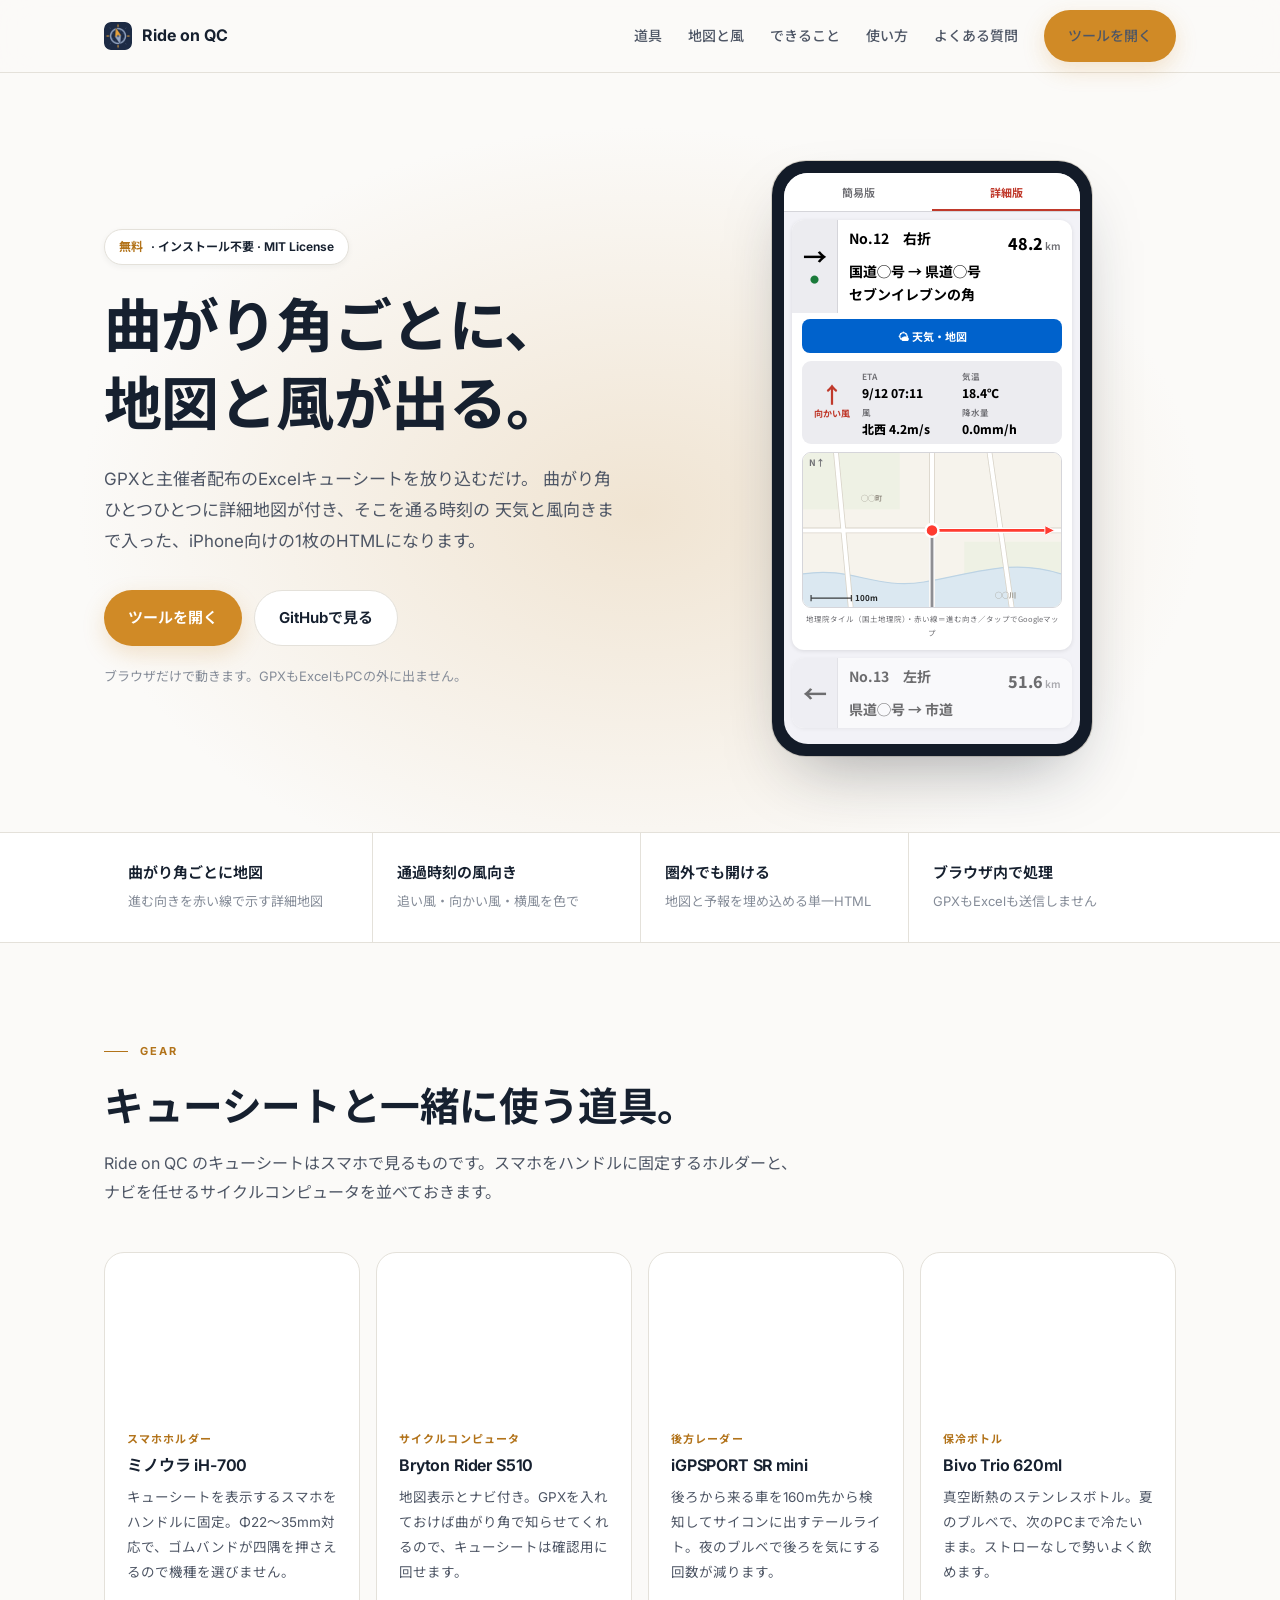
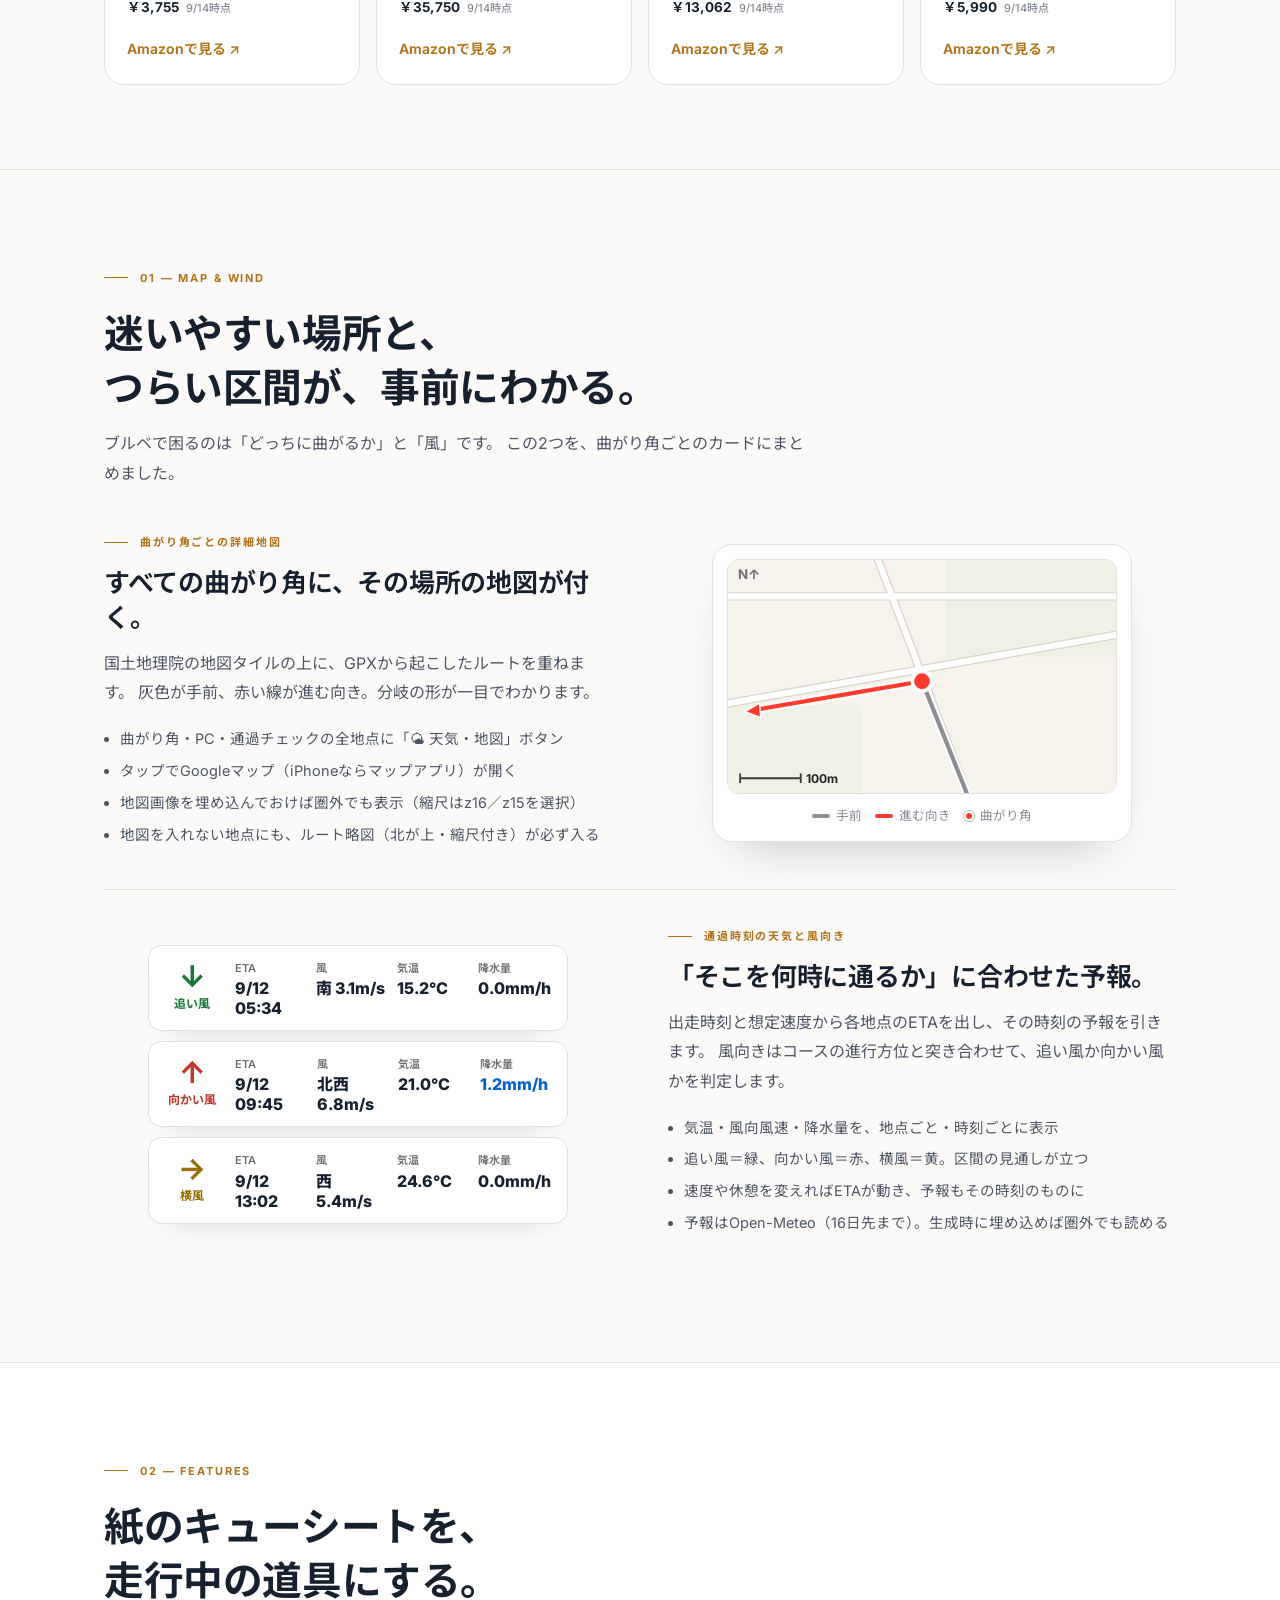
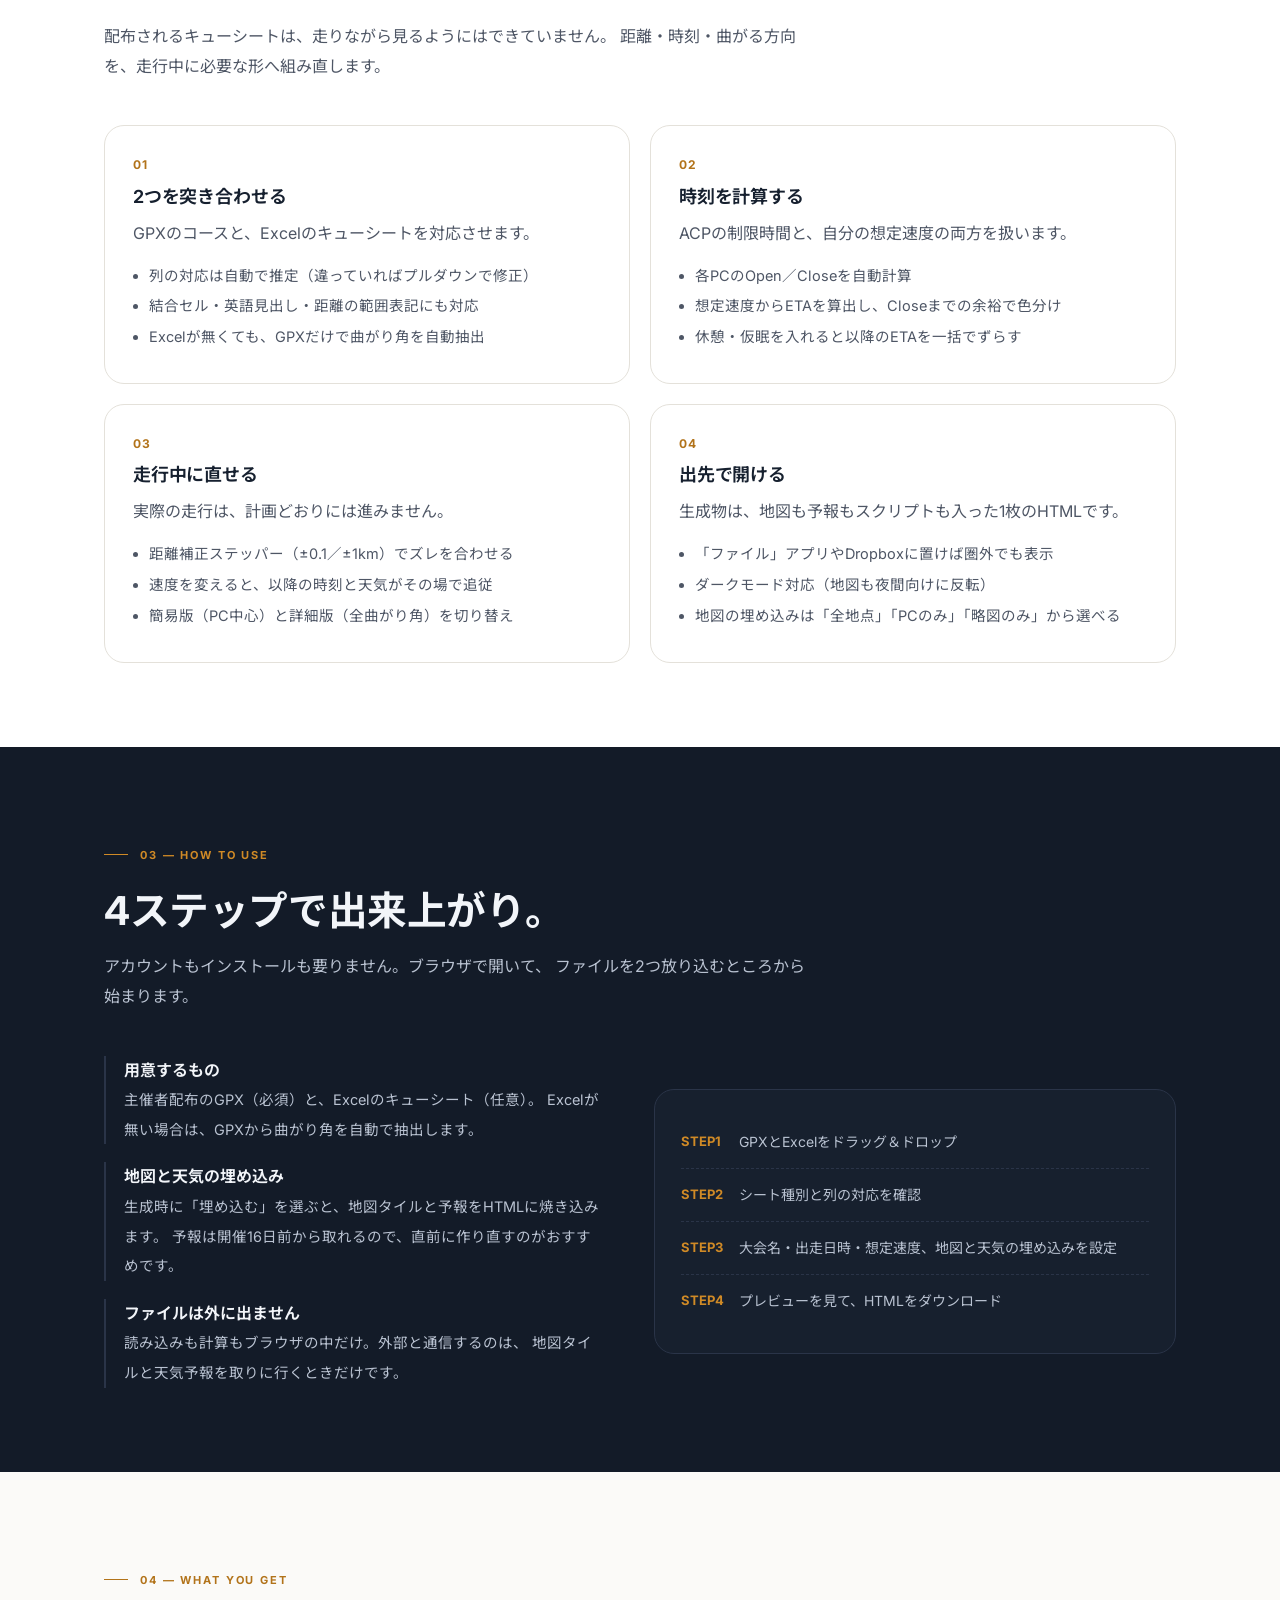
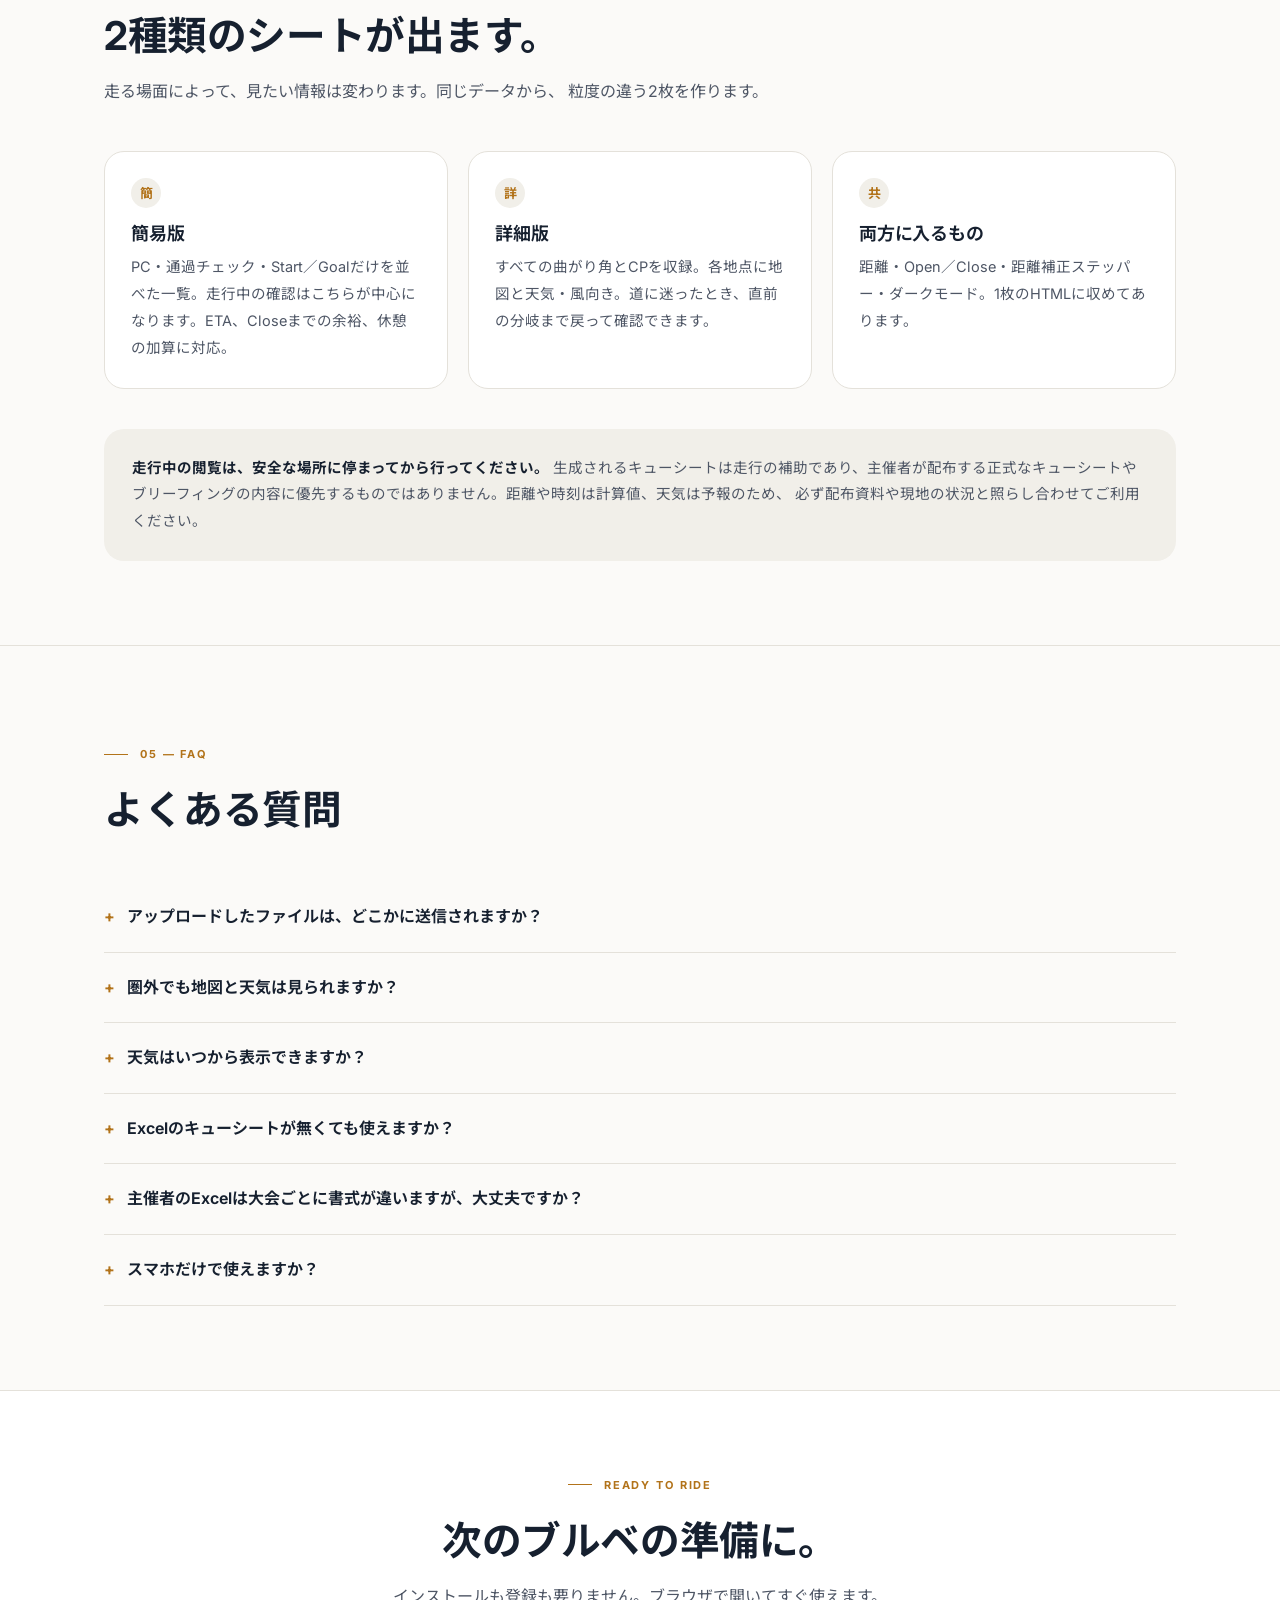
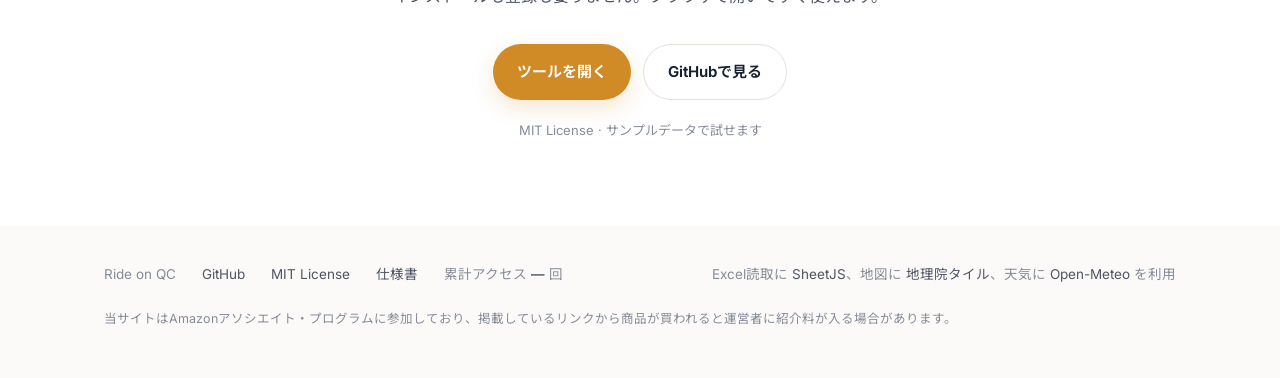
==== commit 8d842eaa: "Amazonの開示文をフッターに一本化（適格販売の語を使わない文言に） Co-Authored-By: Claude Opus 5 <noreply@anthropic.com>" ====
--- a/index.html
+++ b/index.html
@@ -164,7 +164,6 @@
           <a class="glink" href="https://www.amazon.co.jp/dp/B0C11WCCYD?tag=redcomet-22" target="_blank" rel="sponsored noopener">Amazonで見る ↗</a>
         </div>
       </div>
-      <p class="goods-note">当サイトはAmazonアソシエイト・プログラムに参加しており、掲載しているリンクから商品が買われると運営者に紹介料が入る場合があります。</p>
     </div>
   </section>
 
@@ -458,7 +457,7 @@
     <a href="https://github.com/pikaring/ride-on-qc/blob/main/docs/spec.md">仕様書</a>
     <span class="counter">累計アクセス <b id="counter-value">―</b> 回</span>
     <span class="sep">Excel読取に <a href="https://sheetjs.com/">SheetJS</a>、地図に <a href="https://maps.gsi.go.jp/development/ichiran.html">地理院タイル</a>、天気に <a href="https://open-meteo.com/">Open-Meteo</a> を利用</span>
-    <span class="disclosure">Amazonのアソシエイトとして、pikaring は適格販売により収入を得ています。</span>
+    <span class="disclosure">当サイトはAmazonアソシエイト・プログラムに参加しており、掲載しているリンクから商品が買われると運営者に紹介料が入る場合があります。</span>
   </div>
 </footer>
 
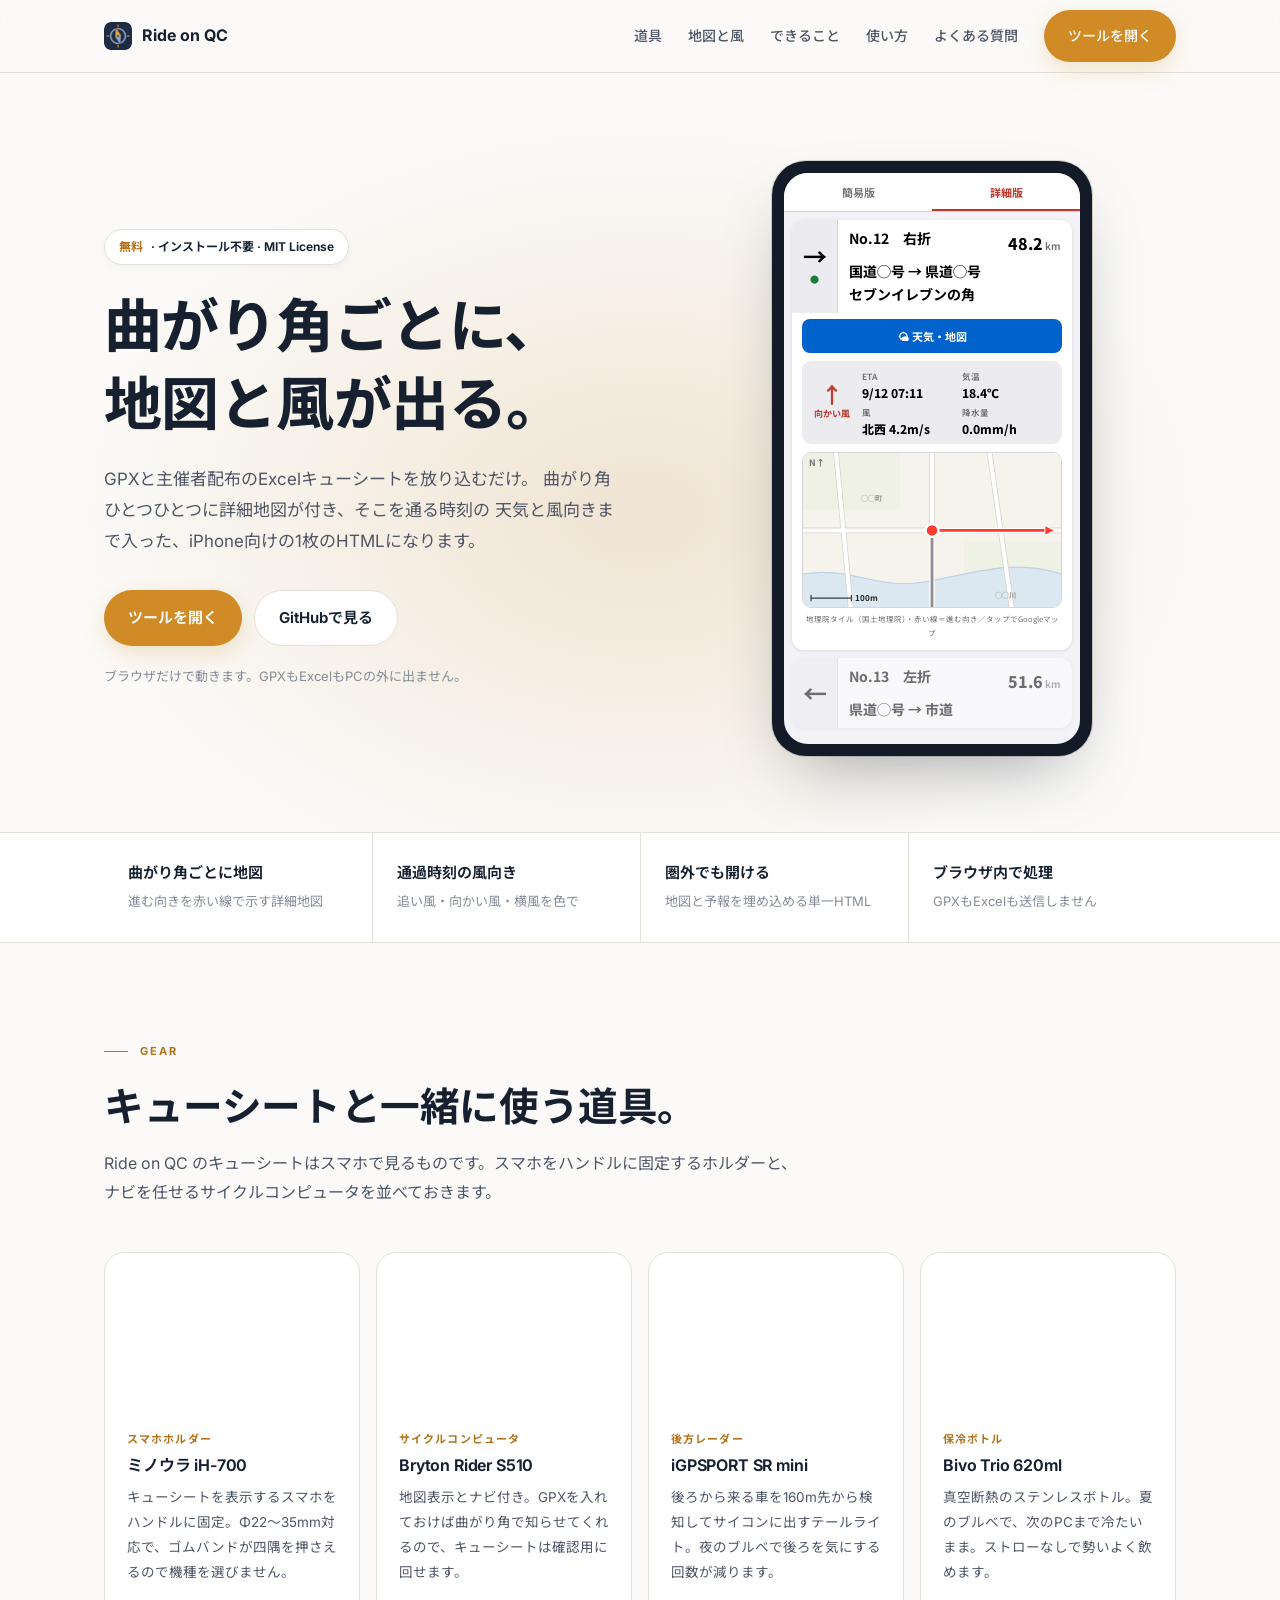
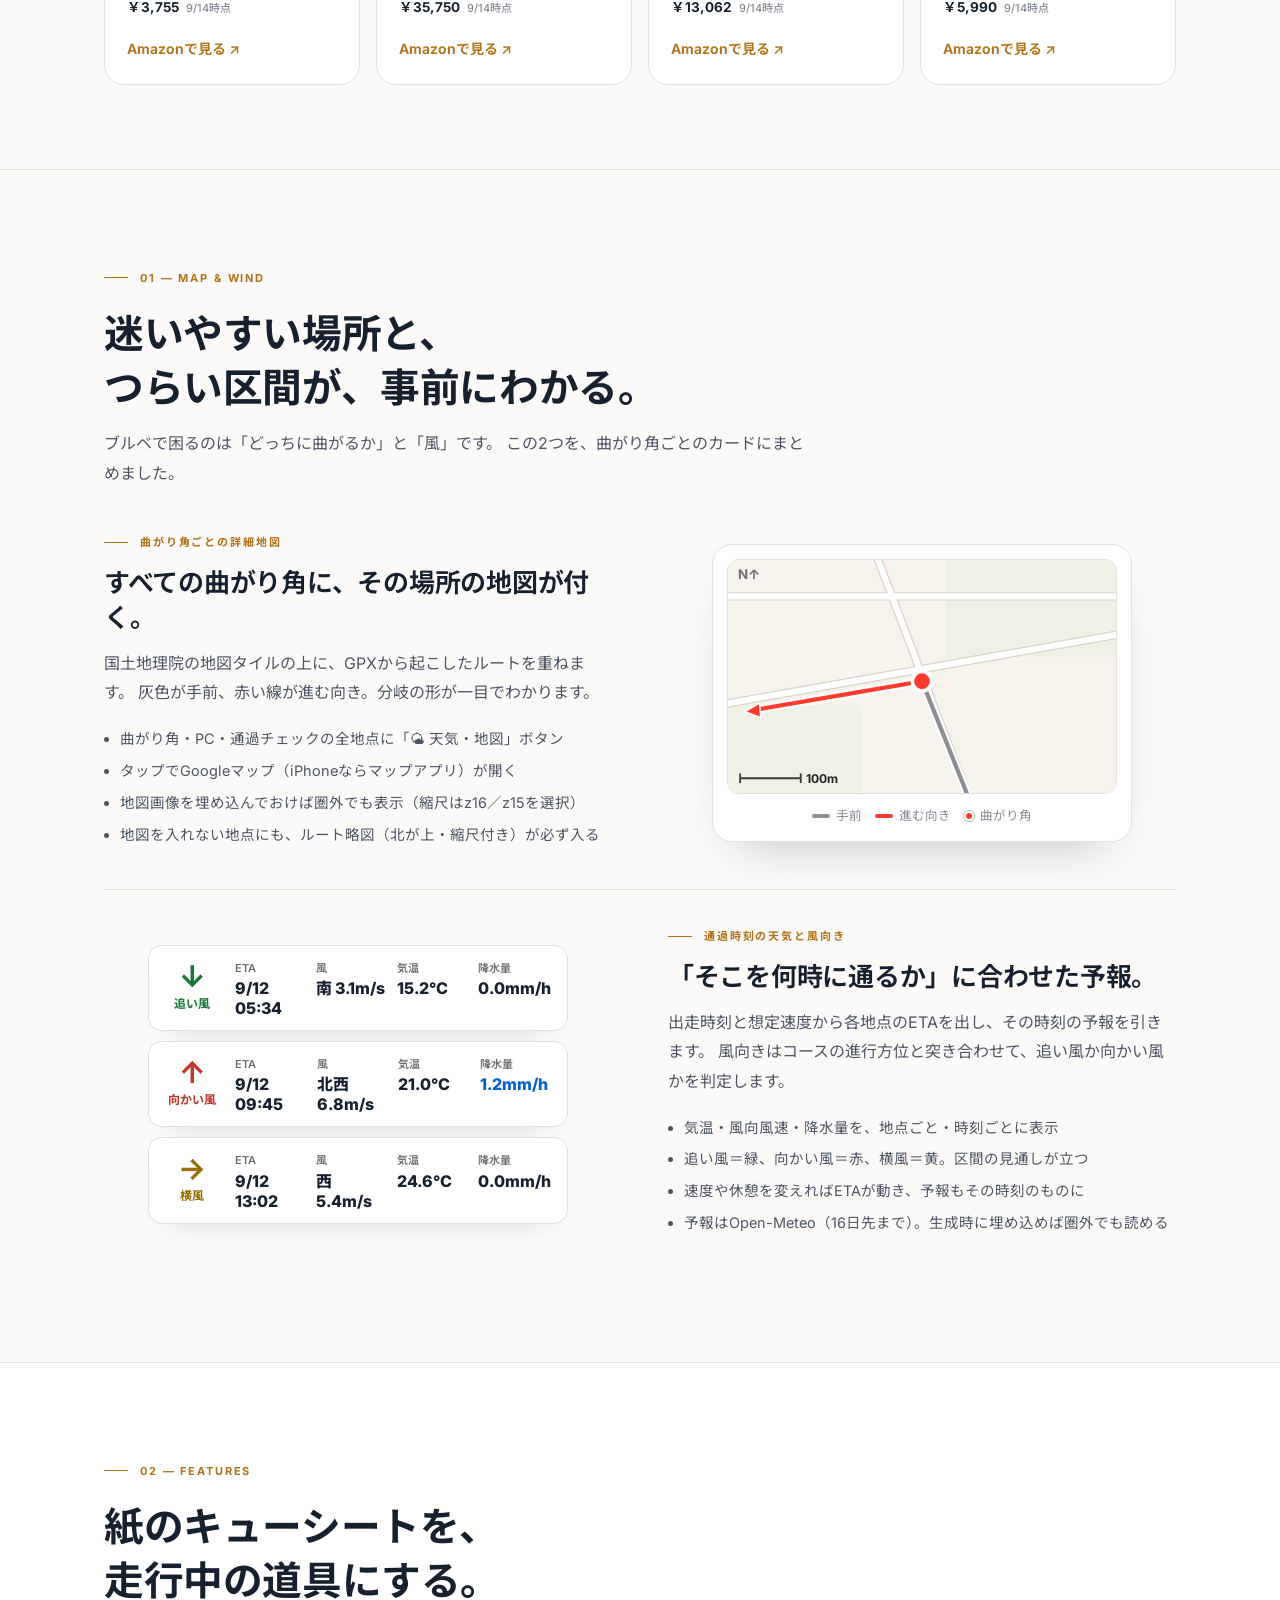
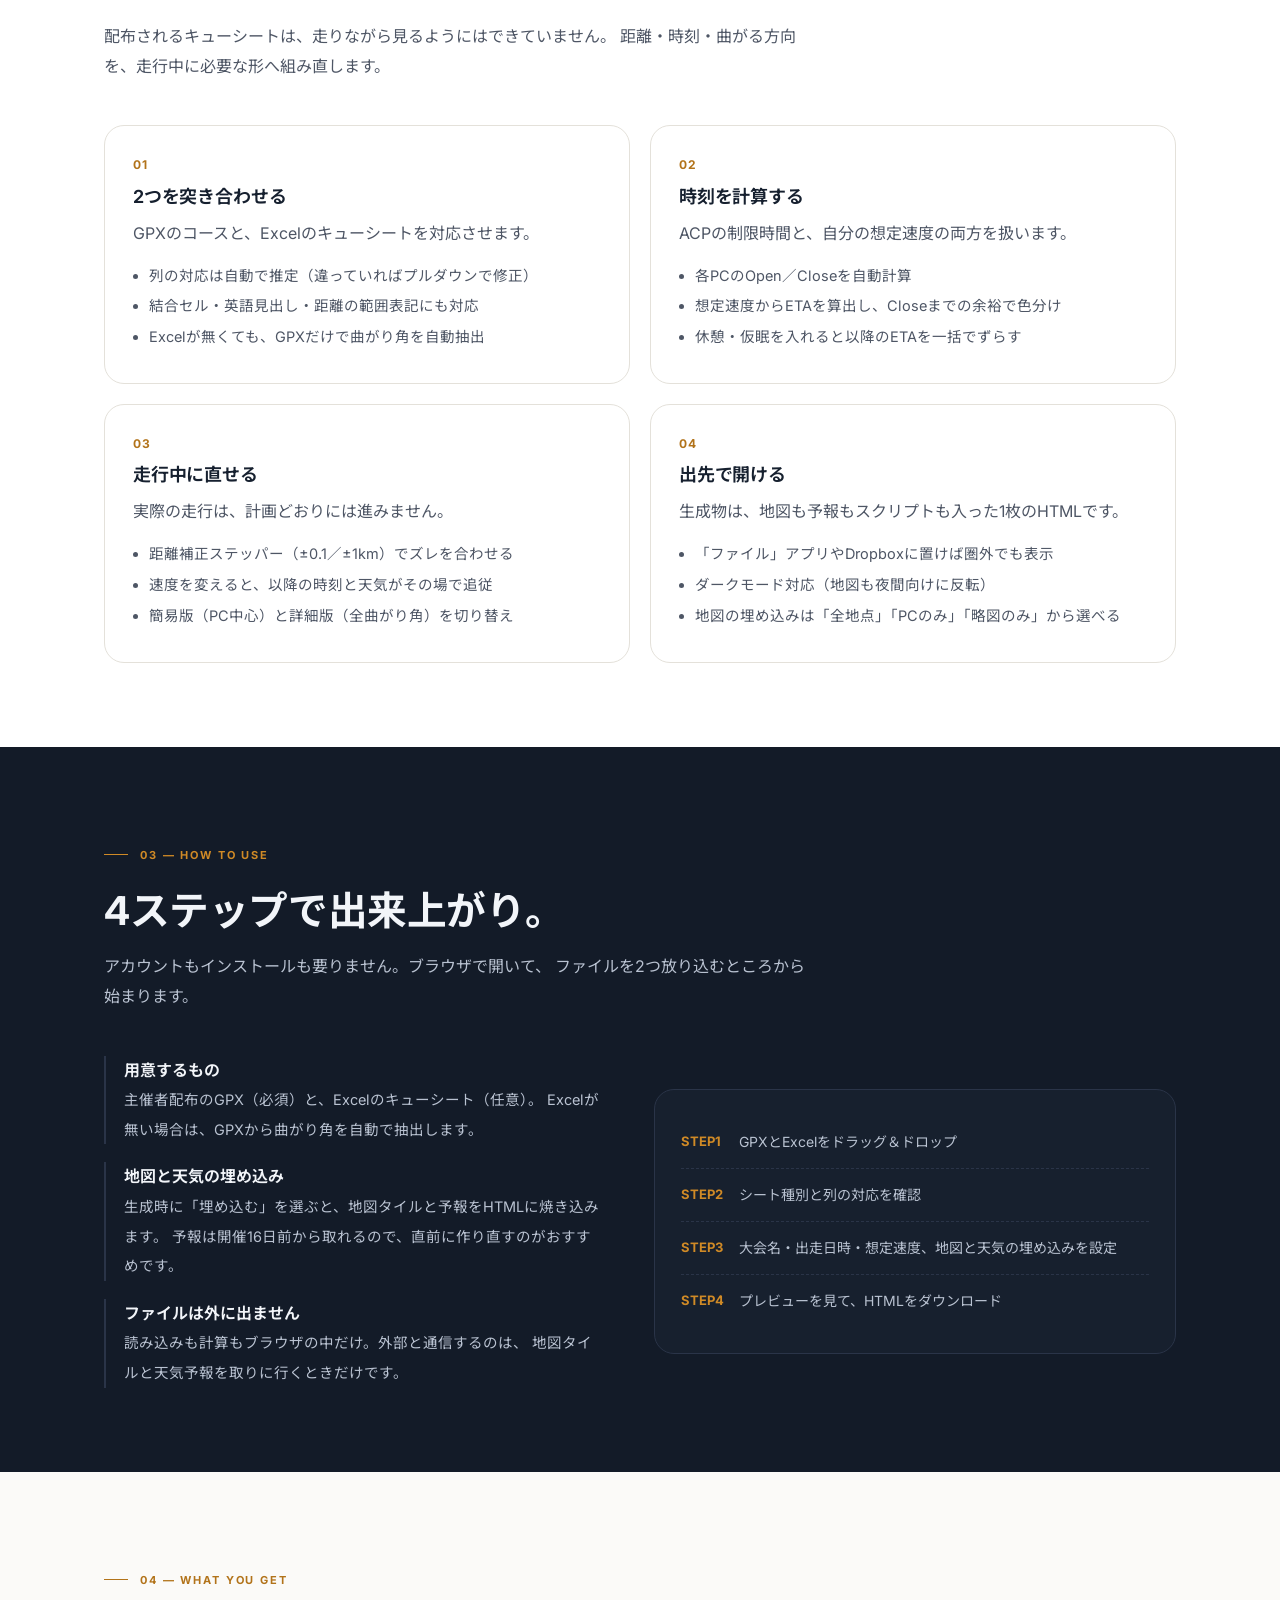
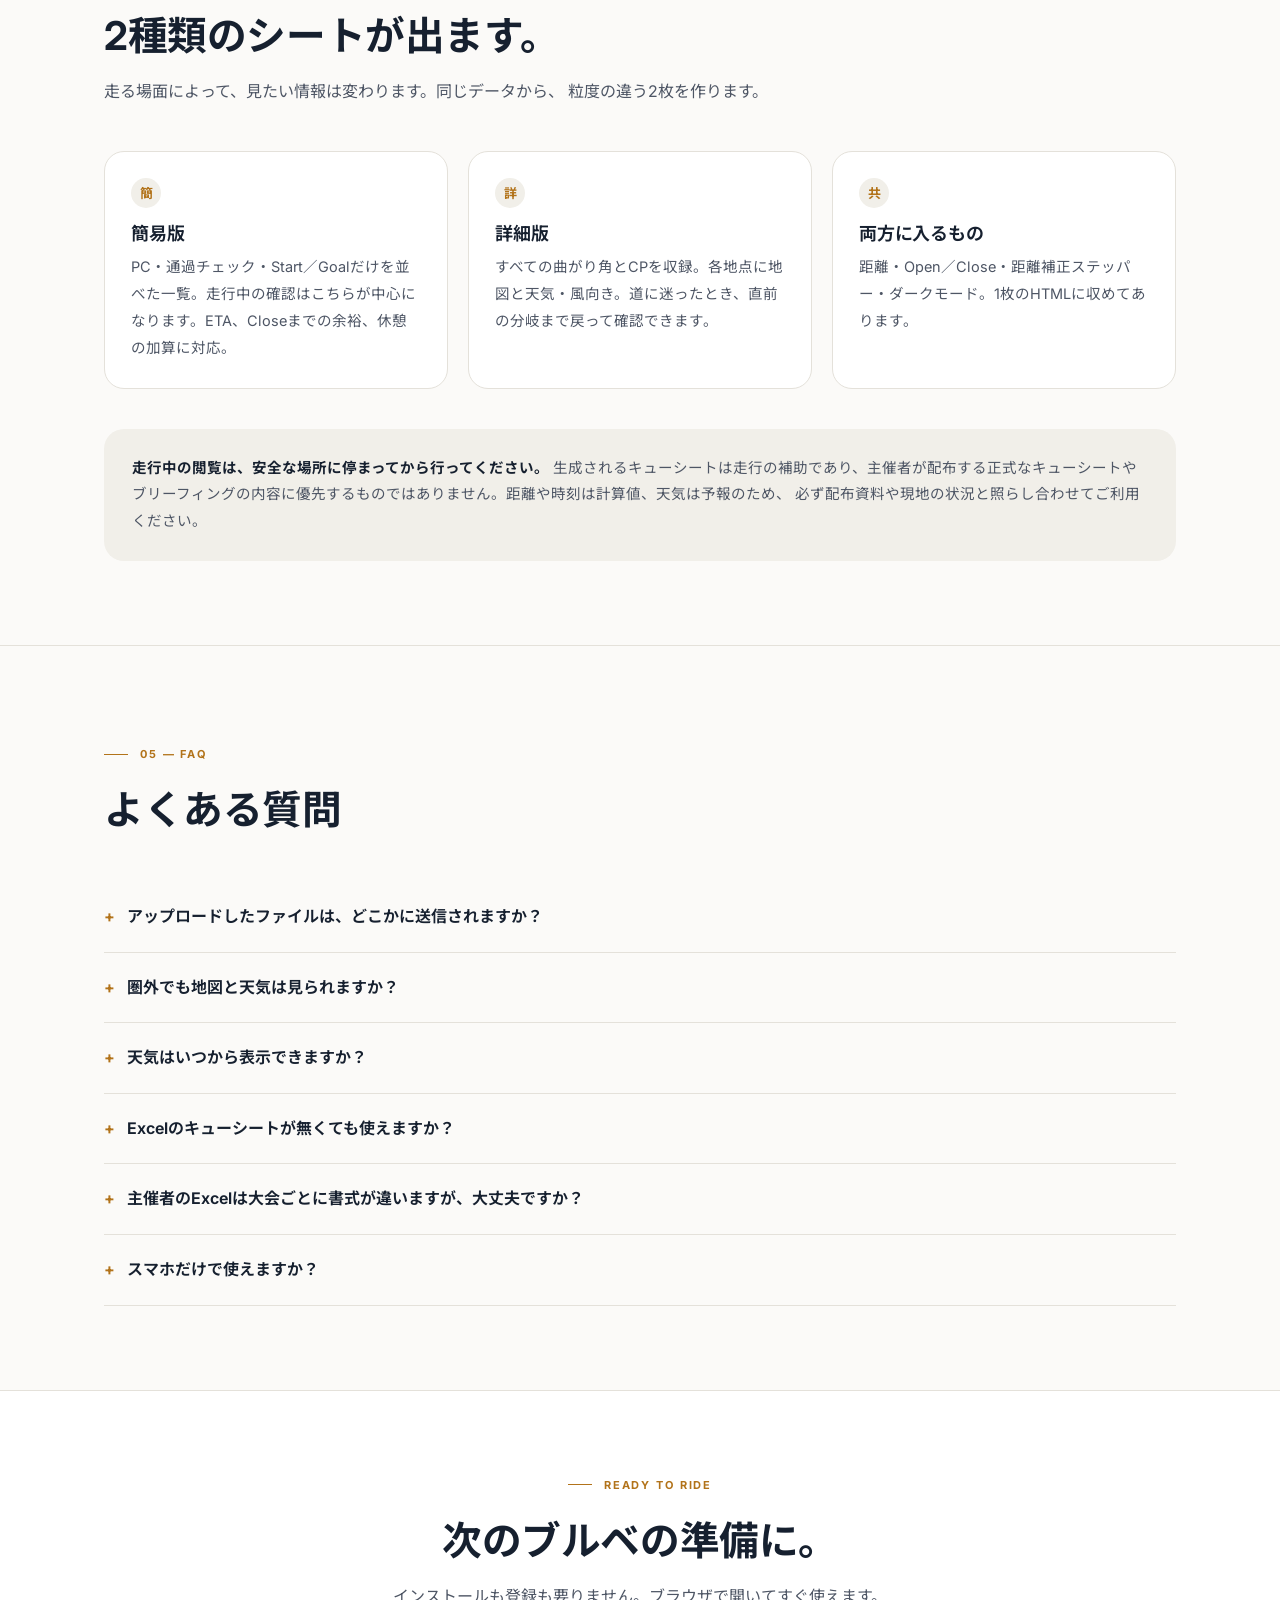
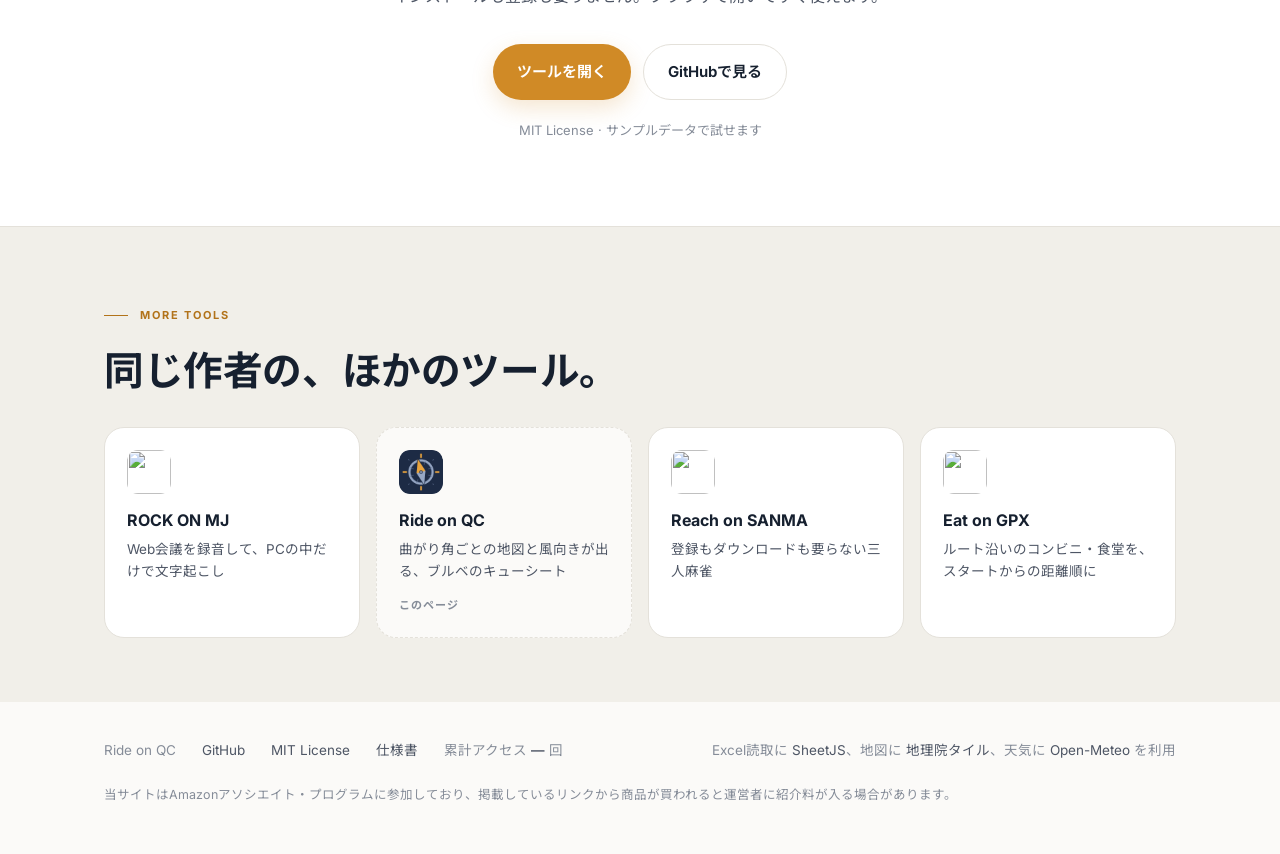
==== commit e35ecc6b: "紹介ページに4ツールの相互リンク欄を追加（Eat on GPX 公開に合わせて） ヘッダー右の「ツールを開く」ボタンの文字色が .nav a に負けて本文色になっていたのも直した。  Co-Autho" ====
--- a/index.html
+++ b/index.html
@@ -444,6 +444,21 @@
         <a class="btn btn-sub" href="https://github.com/pikaring/ride-on-qc">GitHubで見る</a>
       </div>
       <p class="hero-note">MIT License · サンプルデータで試せます</p>
+    </div>
+  </section>
+
+  <section class="family" id="family">
+    <div class="wrap">
+      <div class="sec-head">
+        <p class="eyebrow">MORE TOOLS</p>
+        <h2>同じ作者の、ほかのツール。</h2>
+      </div>
+      <div class="family-grid">
+        <a class="fam" href="https://pikaring.github.io/rock-on-mj/"><img src="https://pikaring.github.io/rock-on-mj/assets/icon.png" alt=""><b>ROCK ON MJ</b><span>Web会議を録音して、PCの中だけで文字起こし</span></a>
+        <a class="fam current" href="https://pikaring.github.io/ride-on-qc/"><img src="https://pikaring.github.io/ride-on-qc/assets/icon.png" alt=""><b>Ride on QC</b><span>曲がり角ごとの地図と風向きが出る、ブルベのキューシート</span><em>このページ</em></a>
+        <a class="fam" href="https://pikaring.github.io/reach-on-sanma/"><img src="https://pikaring.github.io/reach-on-sanma/assets/icon.png" alt=""><b>Reach on SANMA</b><span>登録もダウンロードも要らない三人麻雀</span></a>
+        <a class="fam" href="https://pikaring.github.io/eat-on-gpx/"><img src="https://pikaring.github.io/eat-on-gpx/assets/icon.png" alt=""><b>Eat on GPX</b><span>ルート沿いのコンビニ・食堂を、スタートからの距離順に</span></a>
+      </div>
     </div>
   </section>
 
--- a/assets/site.css
+++ b/assets/site.css
@@ -62,6 +62,7 @@
 .nav { margin-left: auto; display: flex; align-items: center; gap: 26px; }
 .nav a { color: var(--body); text-decoration: none; font-size: 14px; font-weight: 500; }
 .nav a:hover { color: var(--amber-dark); }
+.nav .btn-main, .nav .btn-main:hover { color: var(--white); }  /* .nav a より優先させる */
 
 /* ---- ボタン ---- */
 .btn {
@@ -281,6 +282,20 @@
 @media (max-width: 900px) { .goods-grid { grid-template-columns: 1fr 1fr; } }
 @media (max-width: 560px) { .goods-grid { grid-template-columns: 1fr; } }
 
+/* ---- シリーズの相互リンク（4サイト共通の作り） ---- */
+.family { background: var(--cream); border-top: 1px solid var(--line); padding: 64px 0; }
+.family .sec-head { margin-bottom: 28px; }
+.family-grid { display: grid; grid-template-columns: repeat(4, 1fr); gap: 16px; }
+.fam { display: flex; flex-direction: column; gap: 4px; background: var(--white); border: 1px solid var(--line); border-radius: var(--radius); padding: 22px; text-decoration: none; color: var(--body); transition: box-shadow .2s, transform .2s; }
+.fam:hover { box-shadow: 0 18px 44px -20px #0000002e; transform: translateY(-2px); }
+.fam img { width: 44px; height: 44px; border-radius: 11px; margin-bottom: 8px; }
+.fam b { color: var(--ink); font-size: 16px; }
+.fam span { font-size: 13.5px; line-height: 1.6; }
+.fam em { font-style: normal; font-size: 11px; font-weight: 700; color: var(--muted); letter-spacing: .08em; margin-top: 8px; }
+.fam.current { background: var(--paper); border-style: dashed; }
+@media (max-width: 900px) { .family-grid { grid-template-columns: 1fr 1fr; } }
+@media (max-width: 560px) { .family-grid { grid-template-columns: 1fr; } }
+
 @media (prefers-reduced-motion: reduce) {
   html { scroll-behavior: auto; }
   * { transition: none !important; }
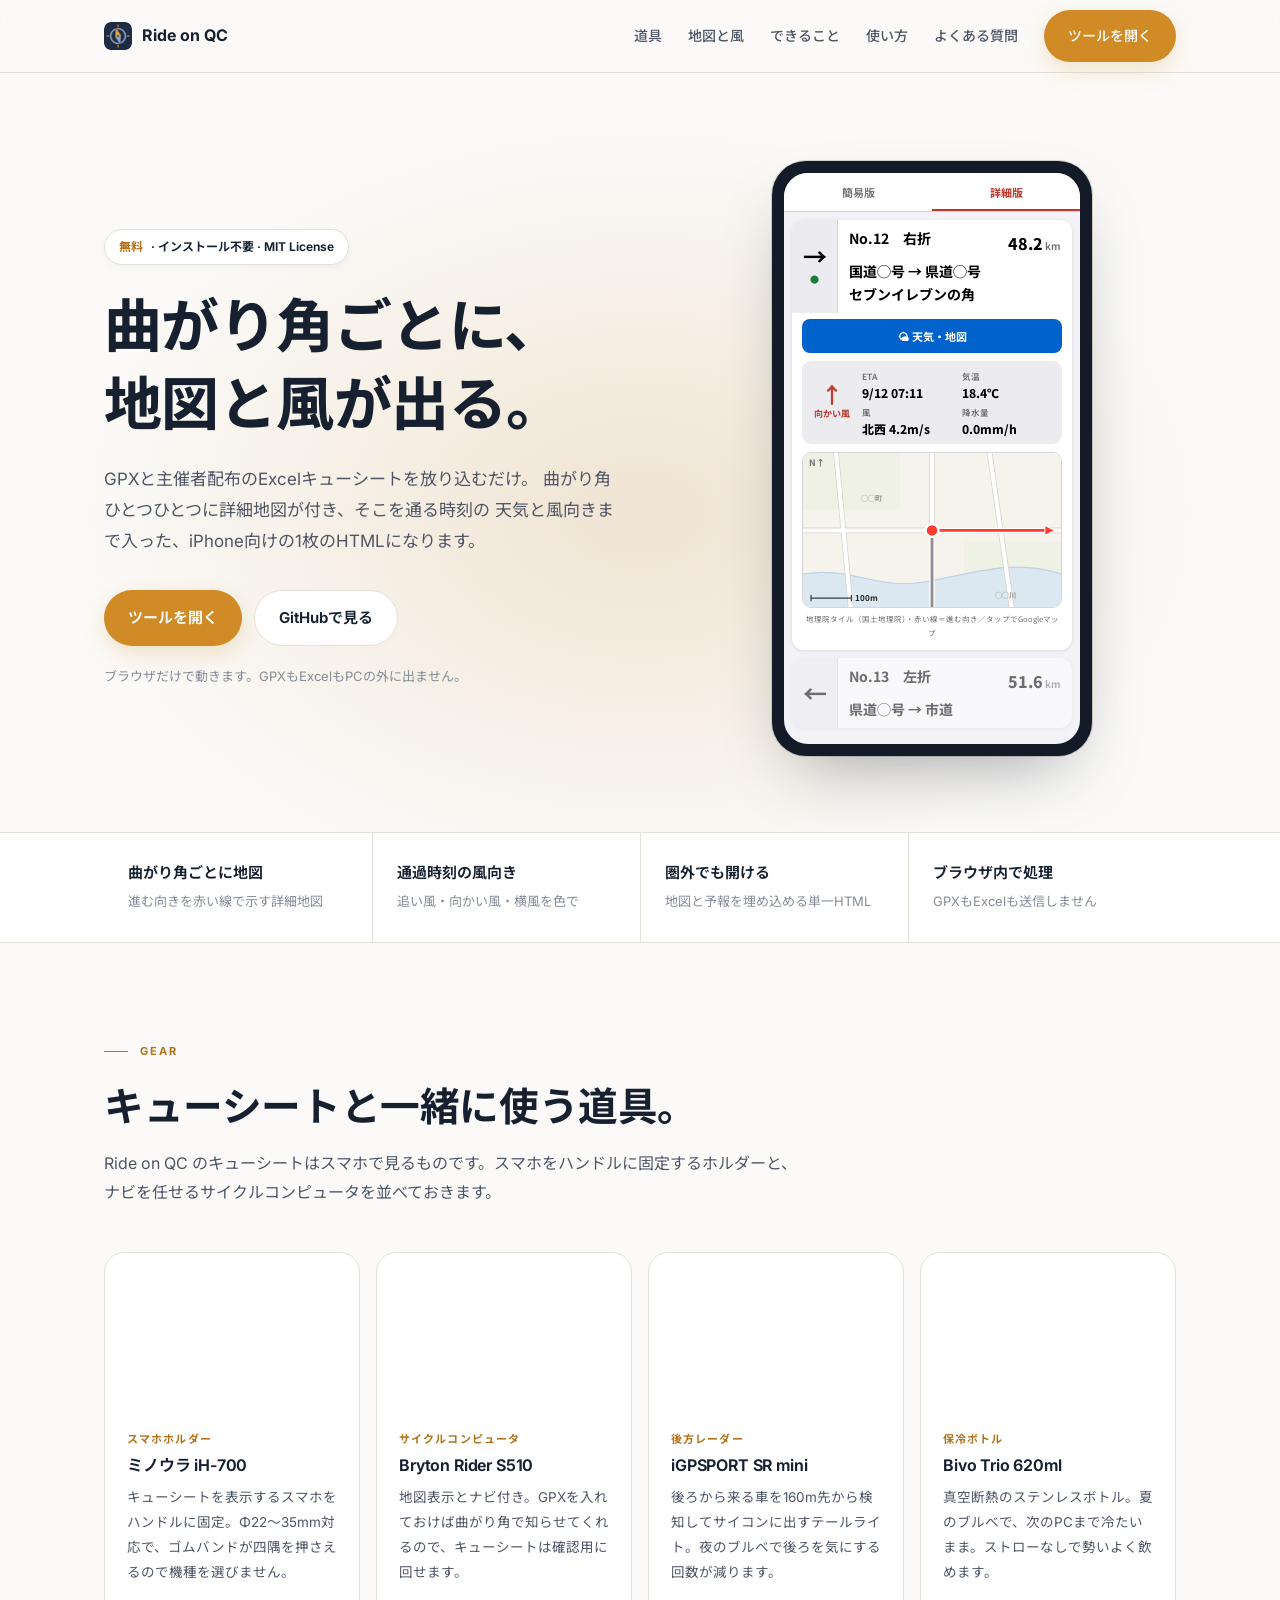
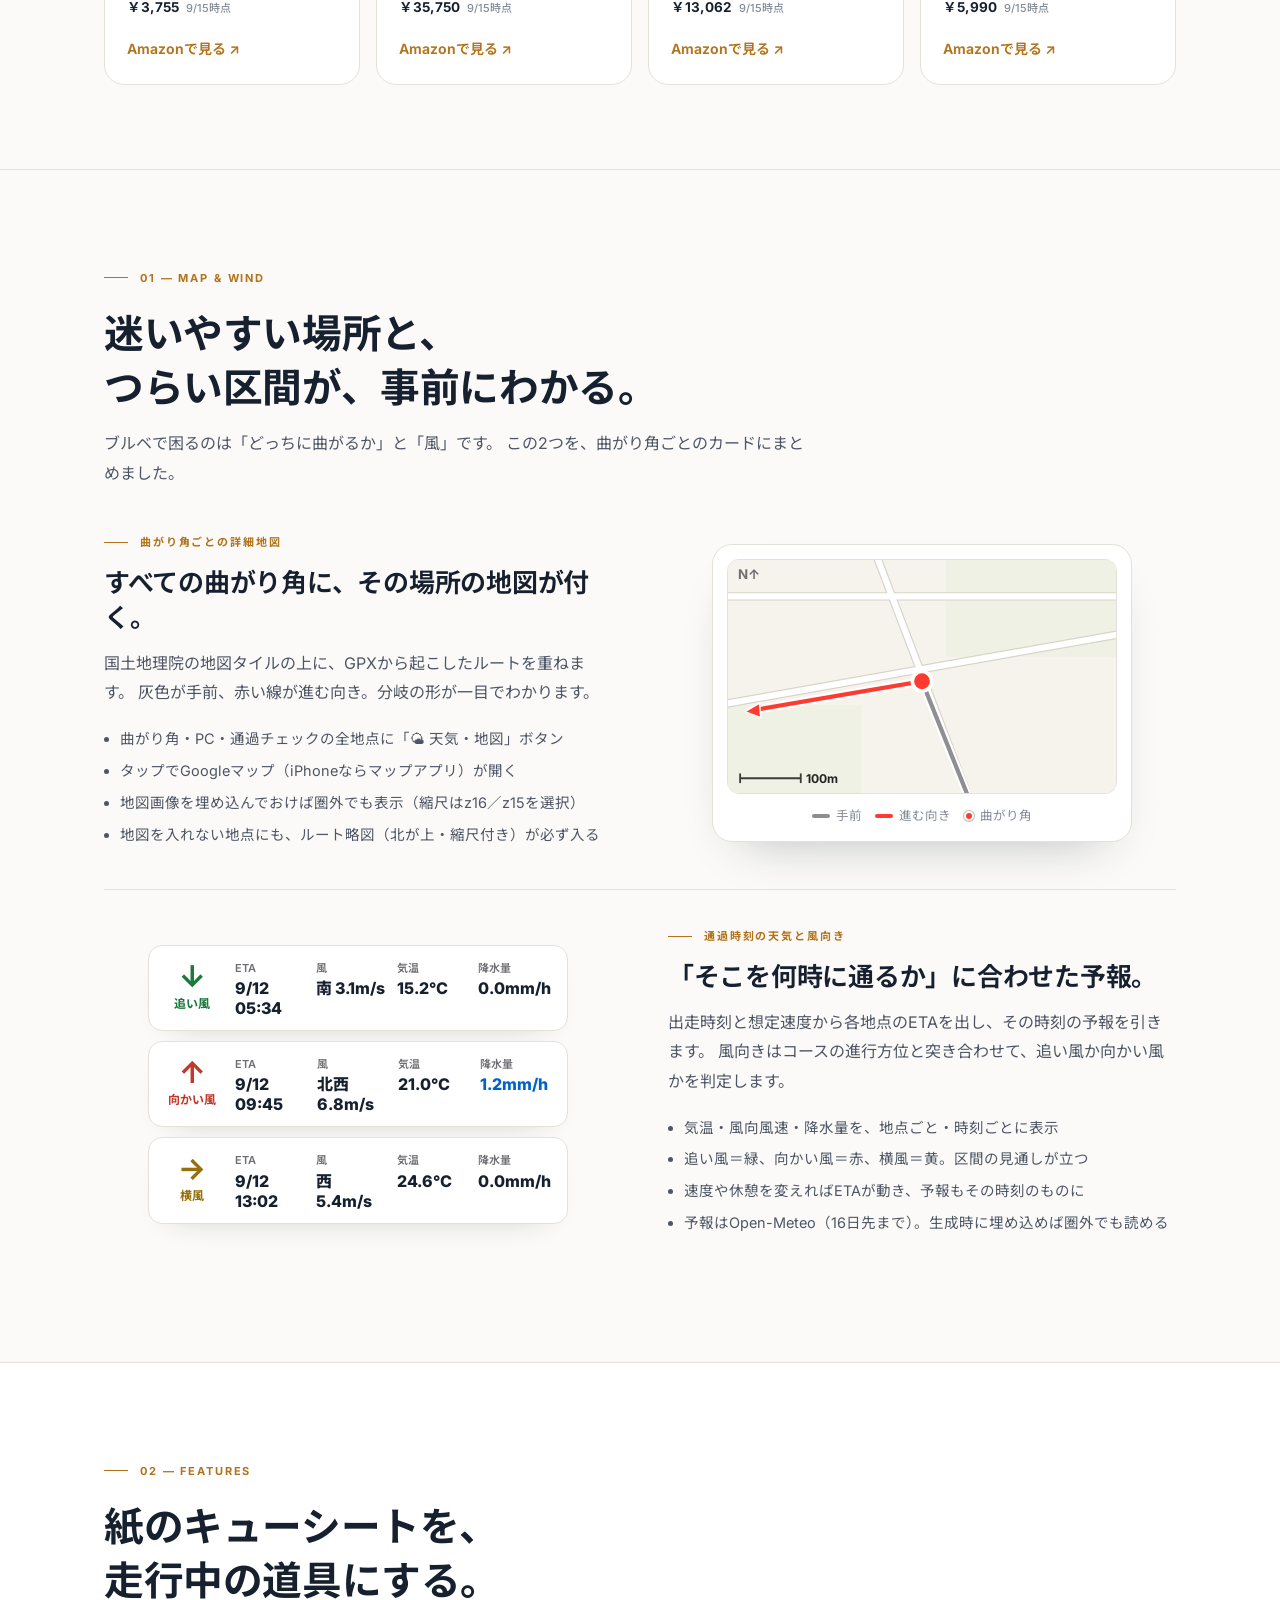
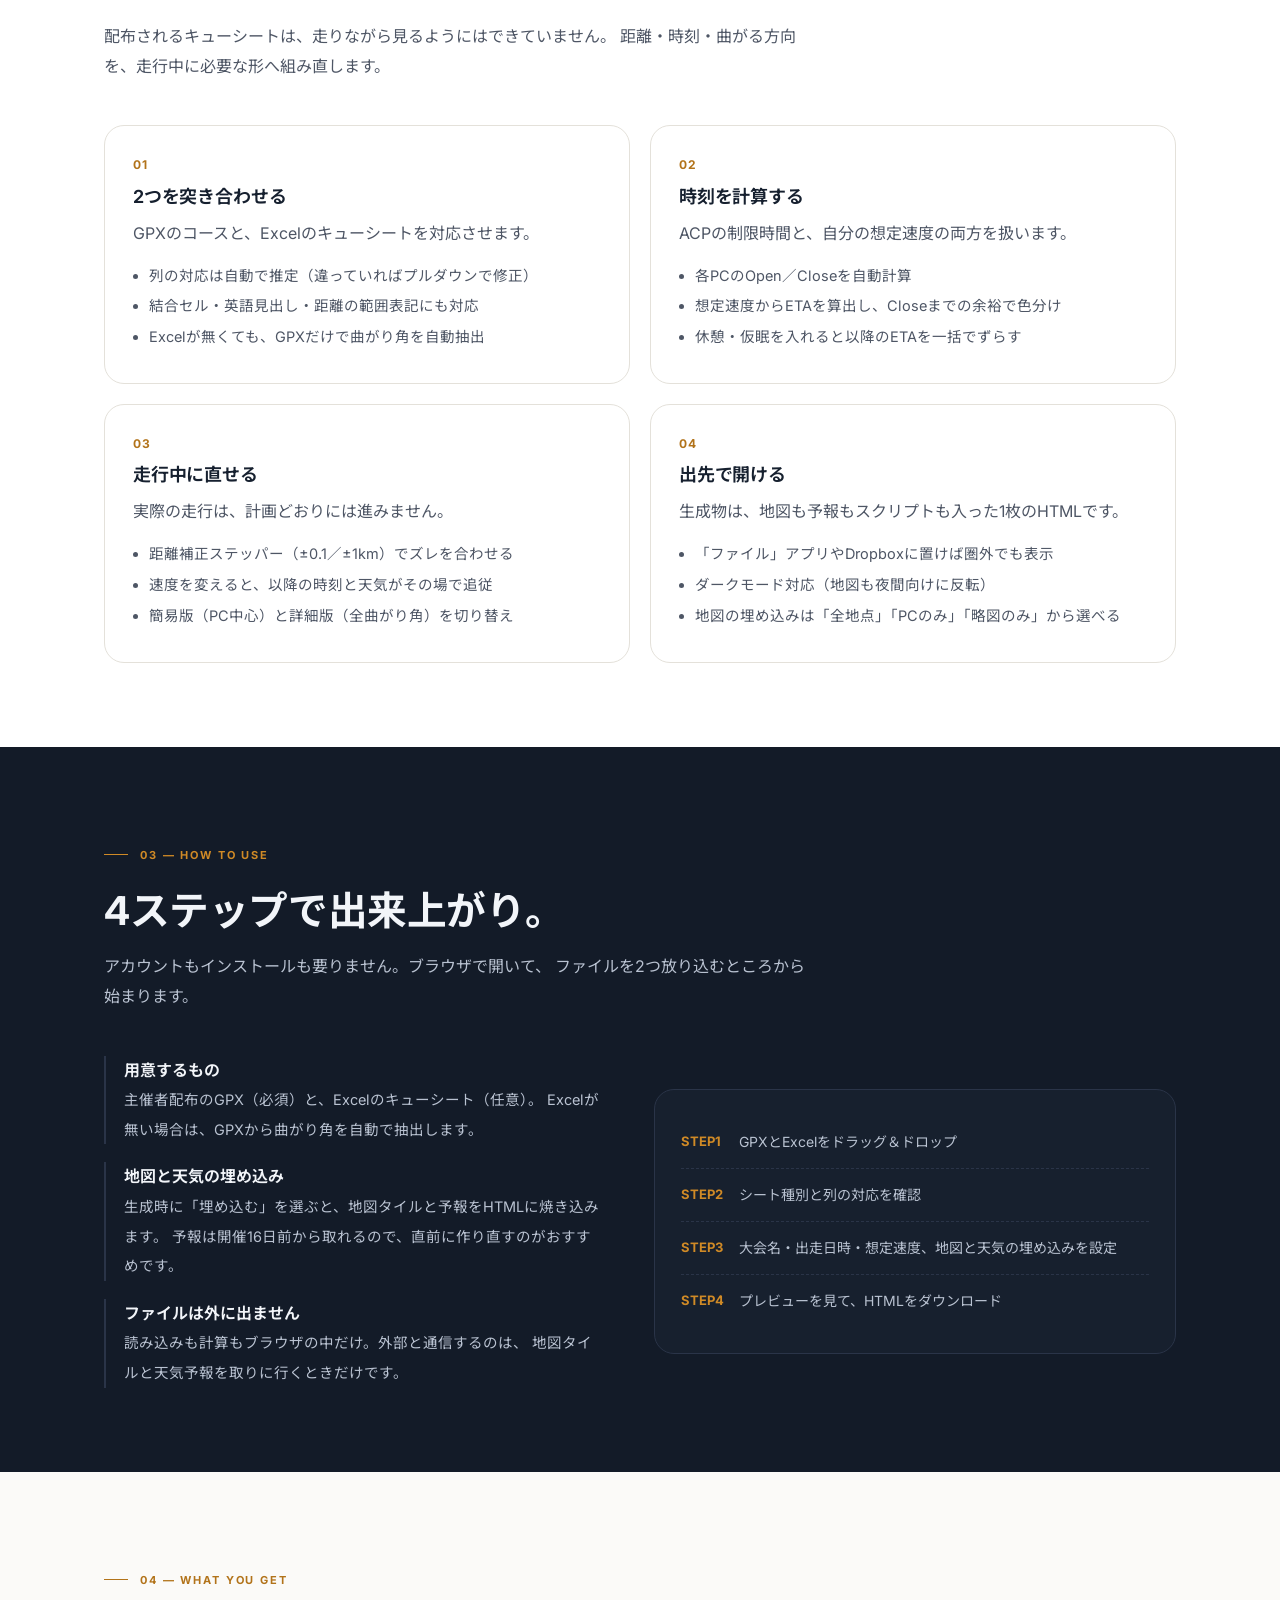
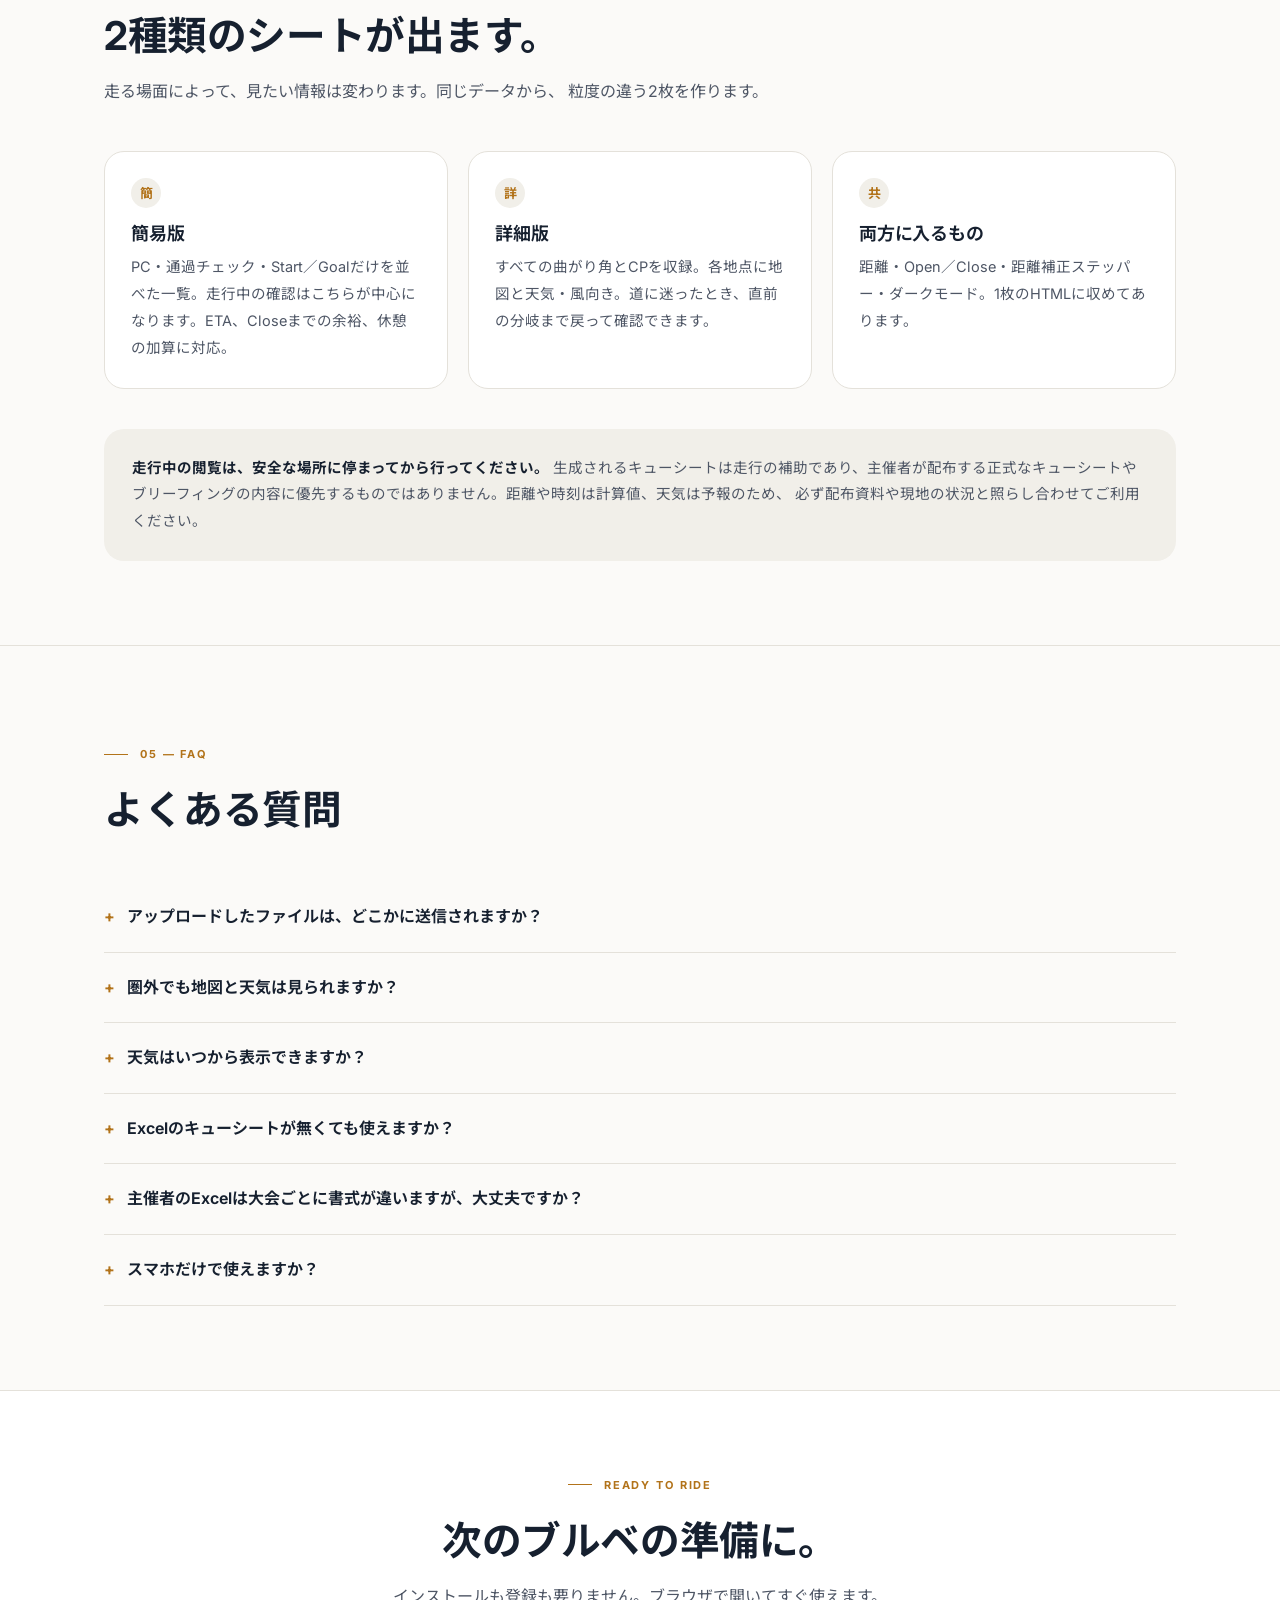
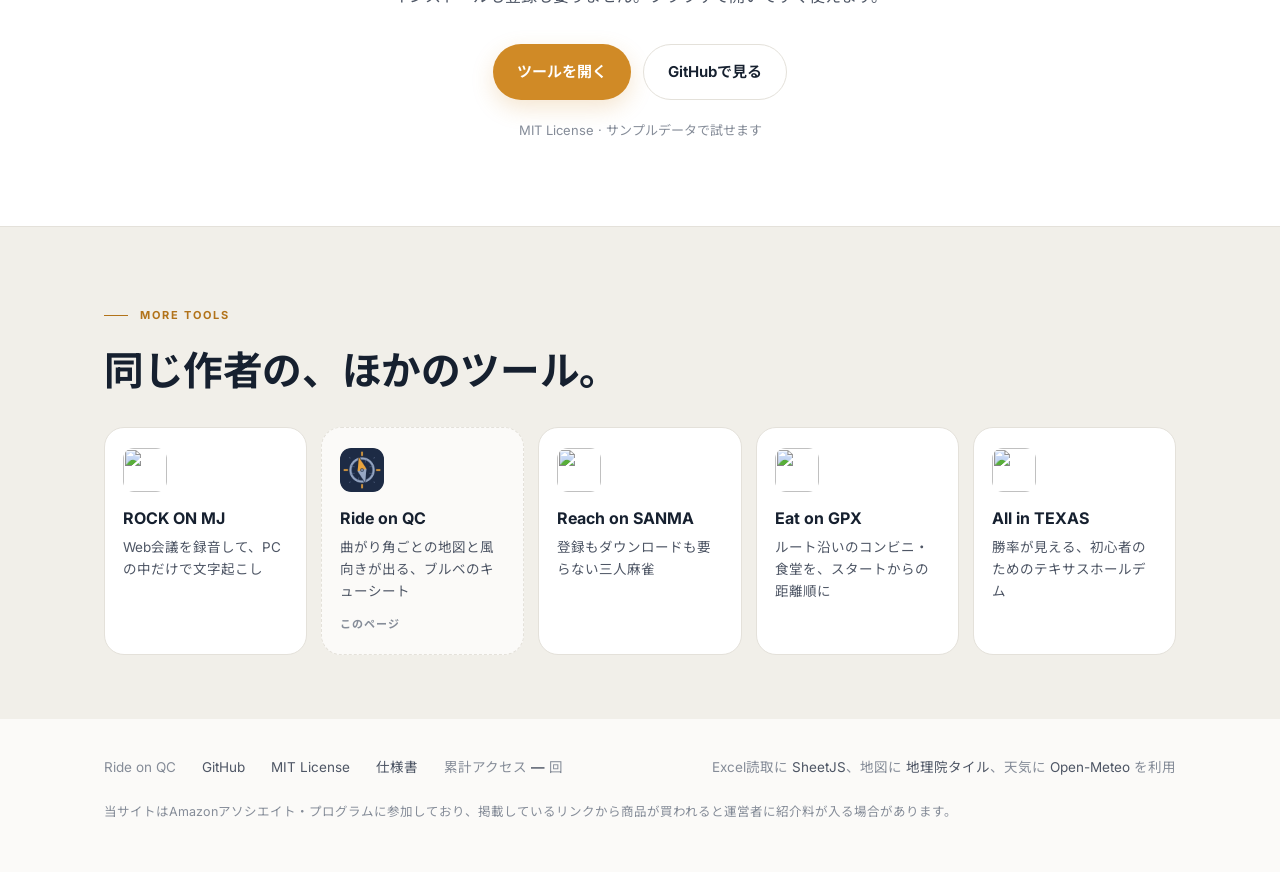
==== commit ddfbe170: "ほかのツール欄に All in TEXAS を追加（5列） Co-Authored-By: Claude Opus 5 <noreply@anthropic.com>" ====
--- a/index.html
+++ b/index.html
@@ -458,6 +458,7 @@
         <a class="fam current" href="https://pikaring.github.io/ride-on-qc/"><img src="https://pikaring.github.io/ride-on-qc/assets/icon.png" alt=""><b>Ride on QC</b><span>曲がり角ごとの地図と風向きが出る、ブルベのキューシート</span><em>このページ</em></a>
         <a class="fam" href="https://pikaring.github.io/reach-on-sanma/"><img src="https://pikaring.github.io/reach-on-sanma/assets/icon.png" alt=""><b>Reach on SANMA</b><span>登録もダウンロードも要らない三人麻雀</span></a>
         <a class="fam" href="https://pikaring.github.io/eat-on-gpx/"><img src="https://pikaring.github.io/eat-on-gpx/assets/icon.png" alt=""><b>Eat on GPX</b><span>ルート沿いのコンビニ・食堂を、スタートからの距離順に</span></a>
+        <a class="fam" href="https://pikaring.github.io/all-in-texas/"><img src="https://pikaring.github.io/all-in-texas/assets/icon.png" alt=""><b>All in TEXAS</b><span>勝率が見える、初心者のためのテキサスホールデム</span></a>
       </div>
     </div>
   </section>
--- a/assets/site.css
+++ b/assets/site.css
@@ -285,8 +285,8 @@
 /* ---- シリーズの相互リンク（4サイト共通の作り） ---- */
 .family { background: var(--cream); border-top: 1px solid var(--line); padding: 64px 0; }
 .family .sec-head { margin-bottom: 28px; }
-.family-grid { display: grid; grid-template-columns: repeat(4, 1fr); gap: 16px; }
-.fam { display: flex; flex-direction: column; gap: 4px; background: var(--white); border: 1px solid var(--line); border-radius: var(--radius); padding: 22px; text-decoration: none; color: var(--body); transition: box-shadow .2s, transform .2s; }
+.family-grid { display: grid; grid-template-columns: repeat(5, 1fr); gap: 14px; }
+.fam { display: flex; flex-direction: column; gap: 4px; background: var(--white); border: 1px solid var(--line); border-radius: var(--radius); padding: 20px 18px; text-decoration: none; color: var(--body); transition: box-shadow .2s, transform .2s; }
 .fam:hover { box-shadow: 0 18px 44px -20px #0000002e; transform: translateY(-2px); }
 .fam img { width: 44px; height: 44px; border-radius: 11px; margin-bottom: 8px; }
 .fam b { color: var(--ink); font-size: 16px; }
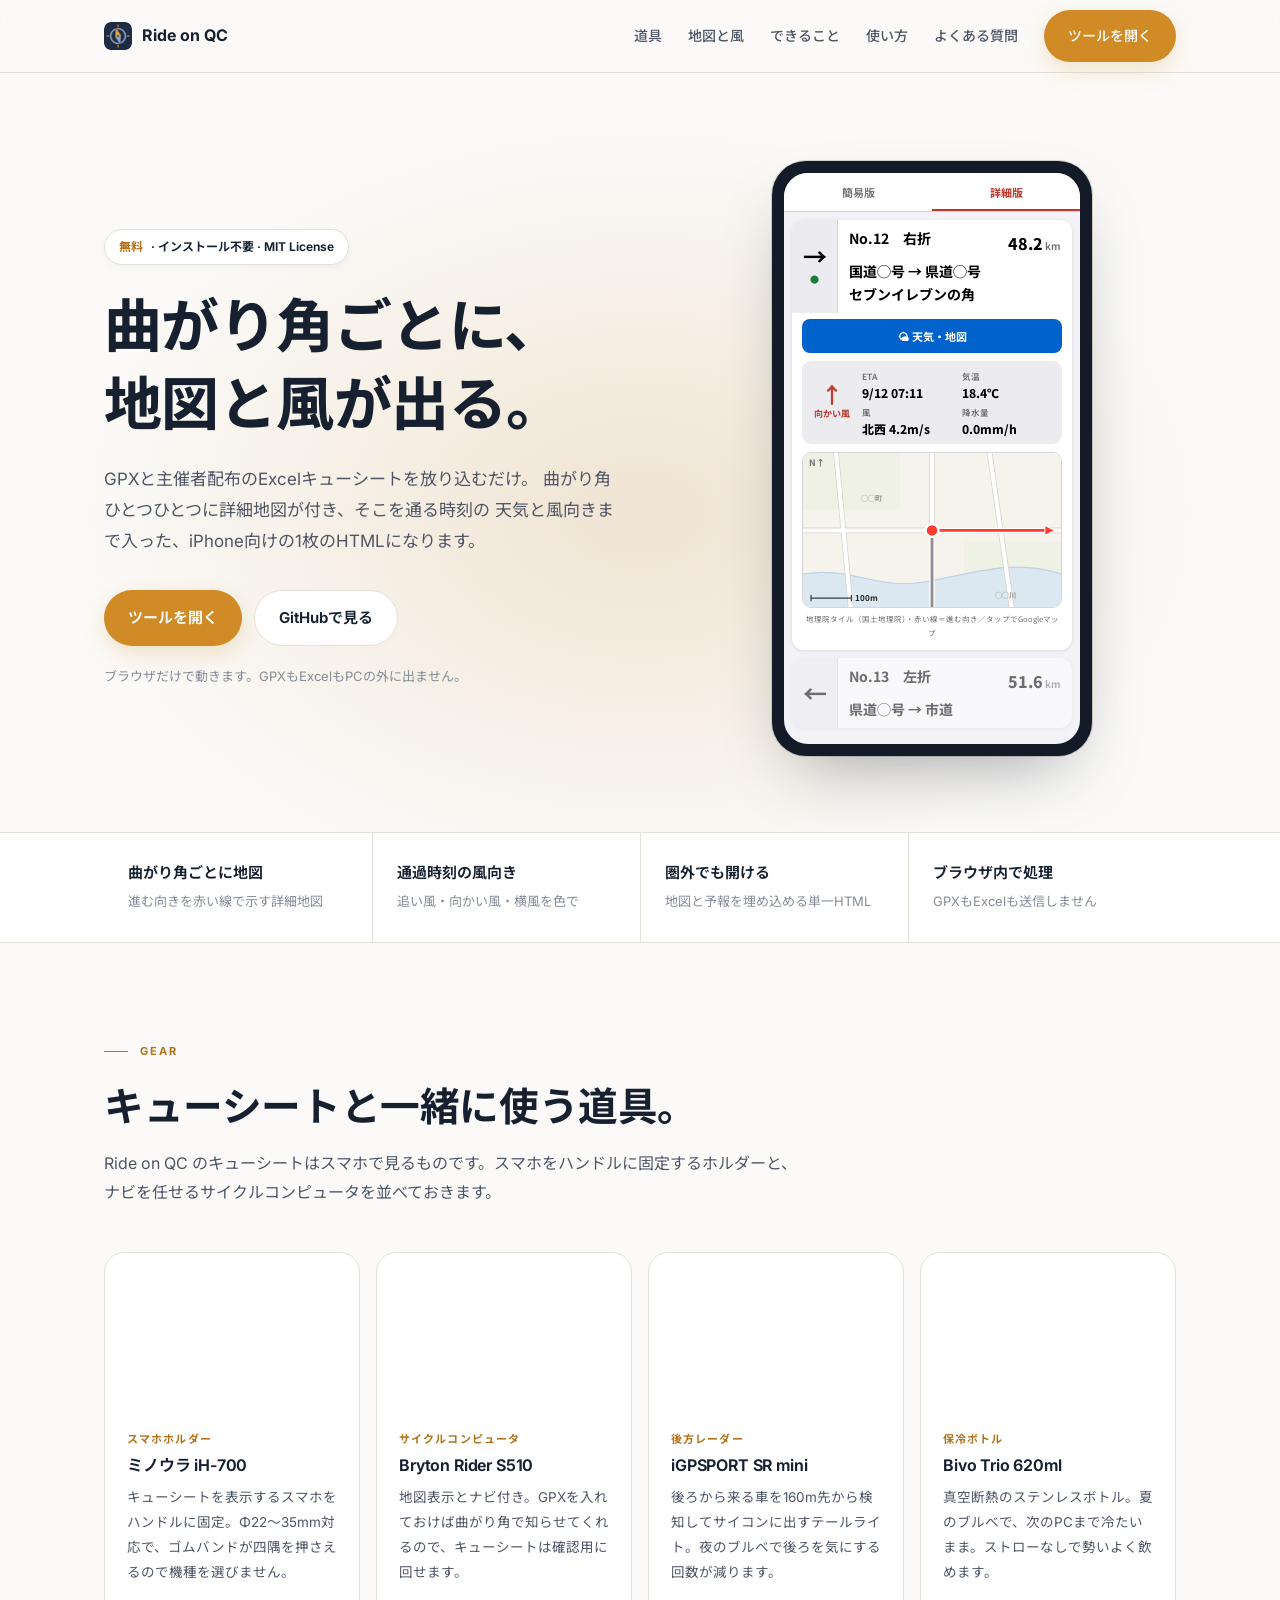
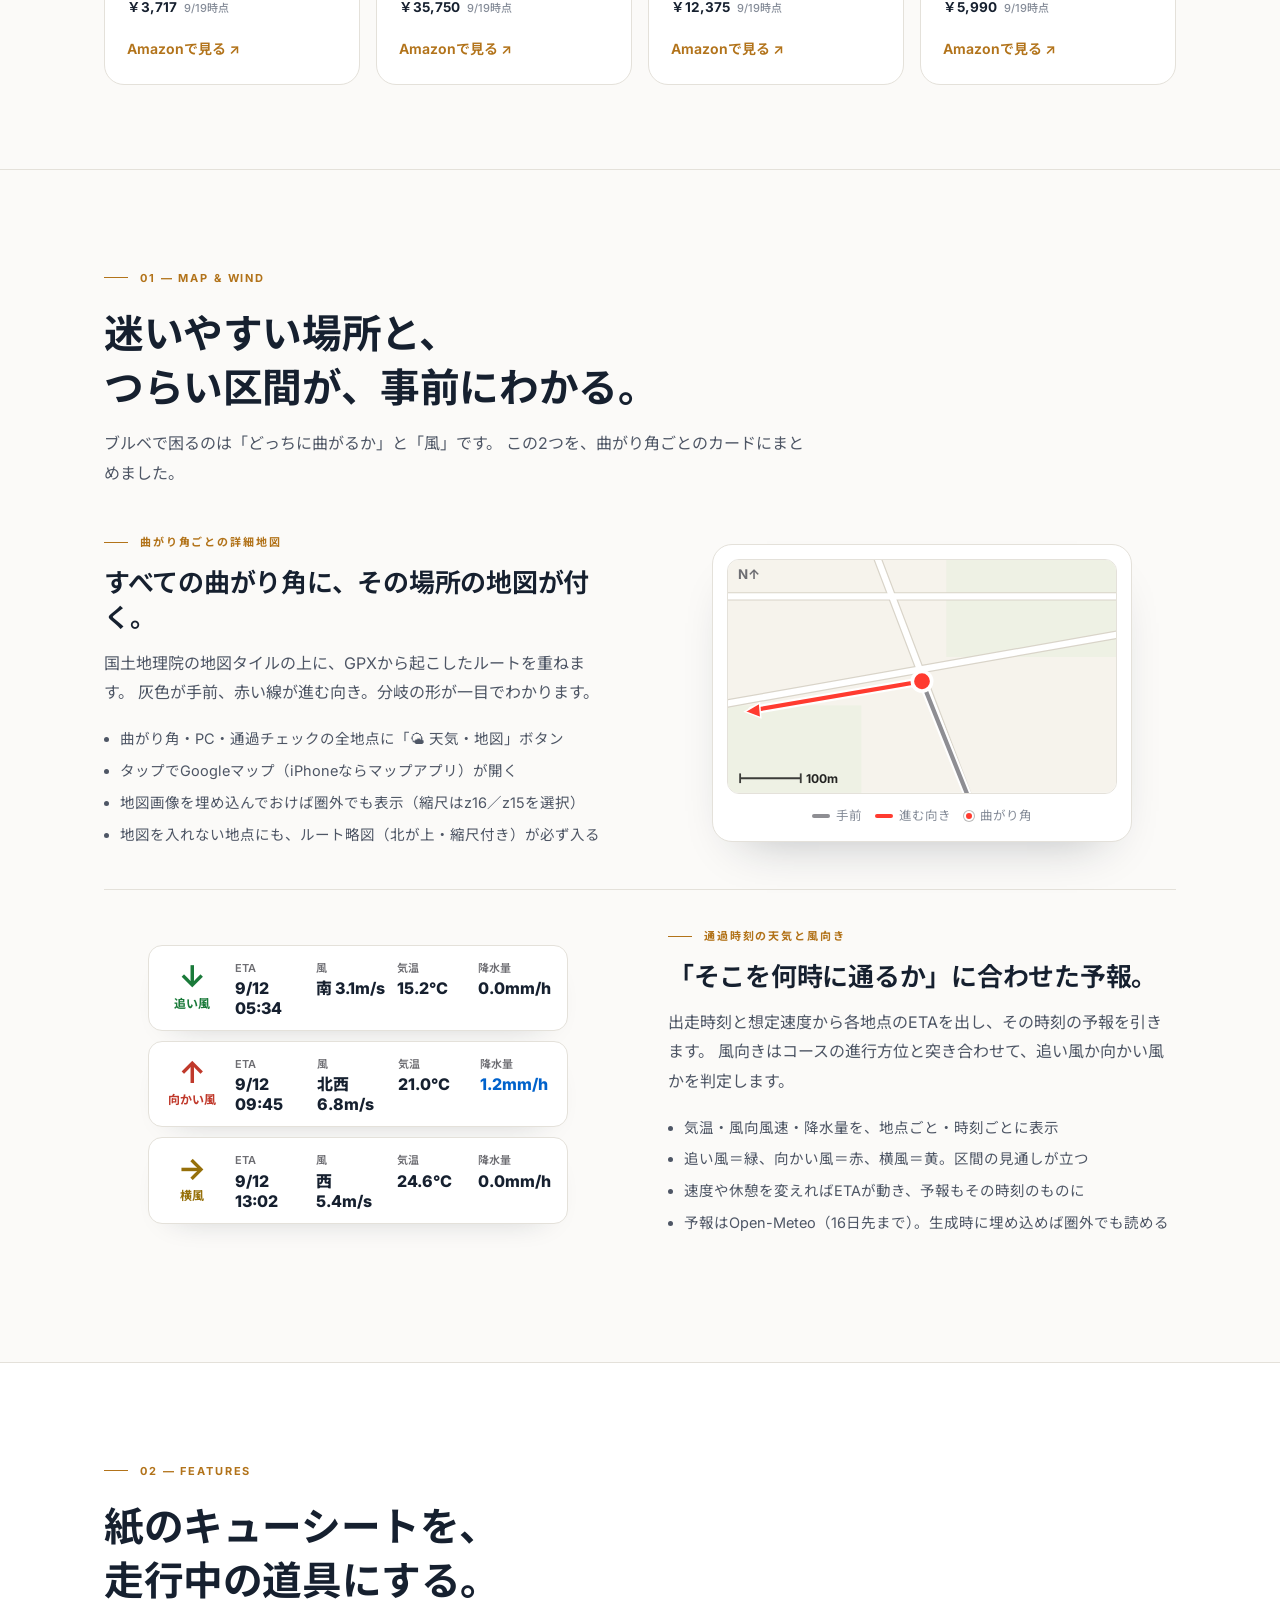
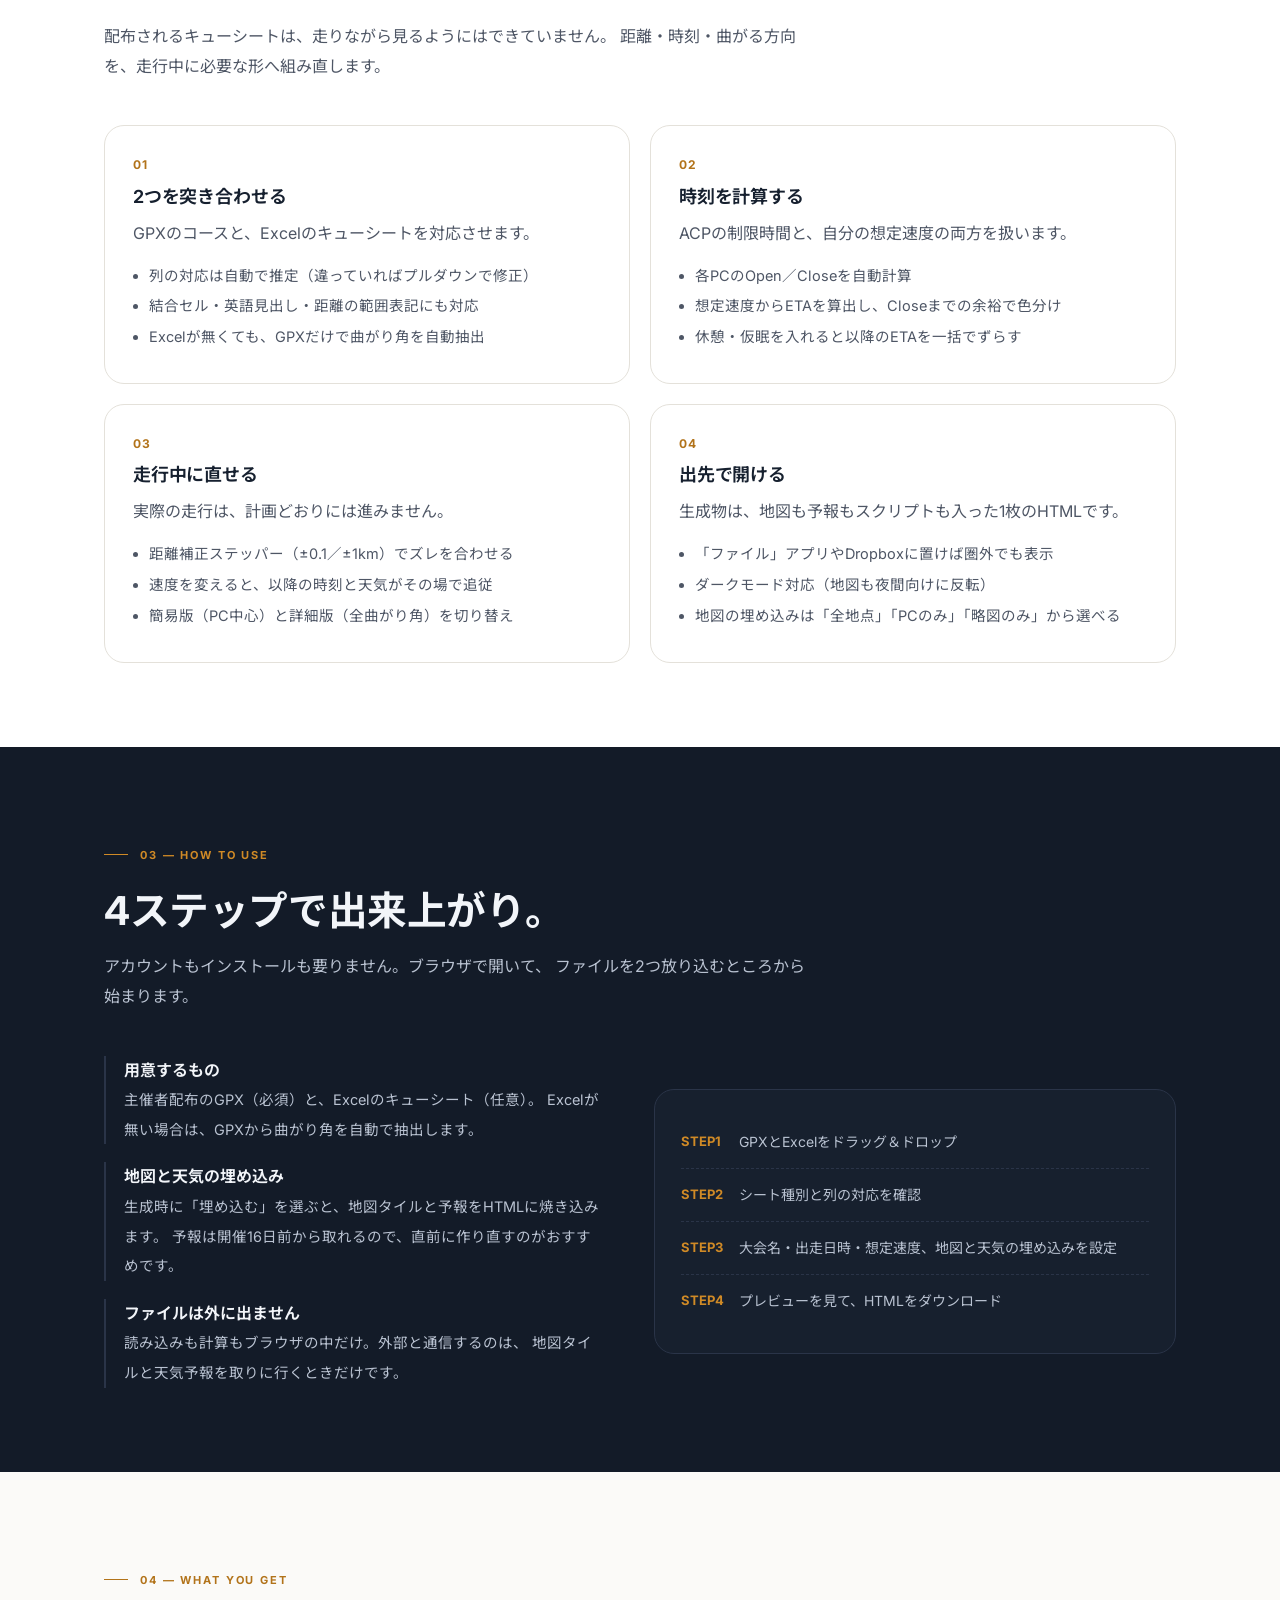
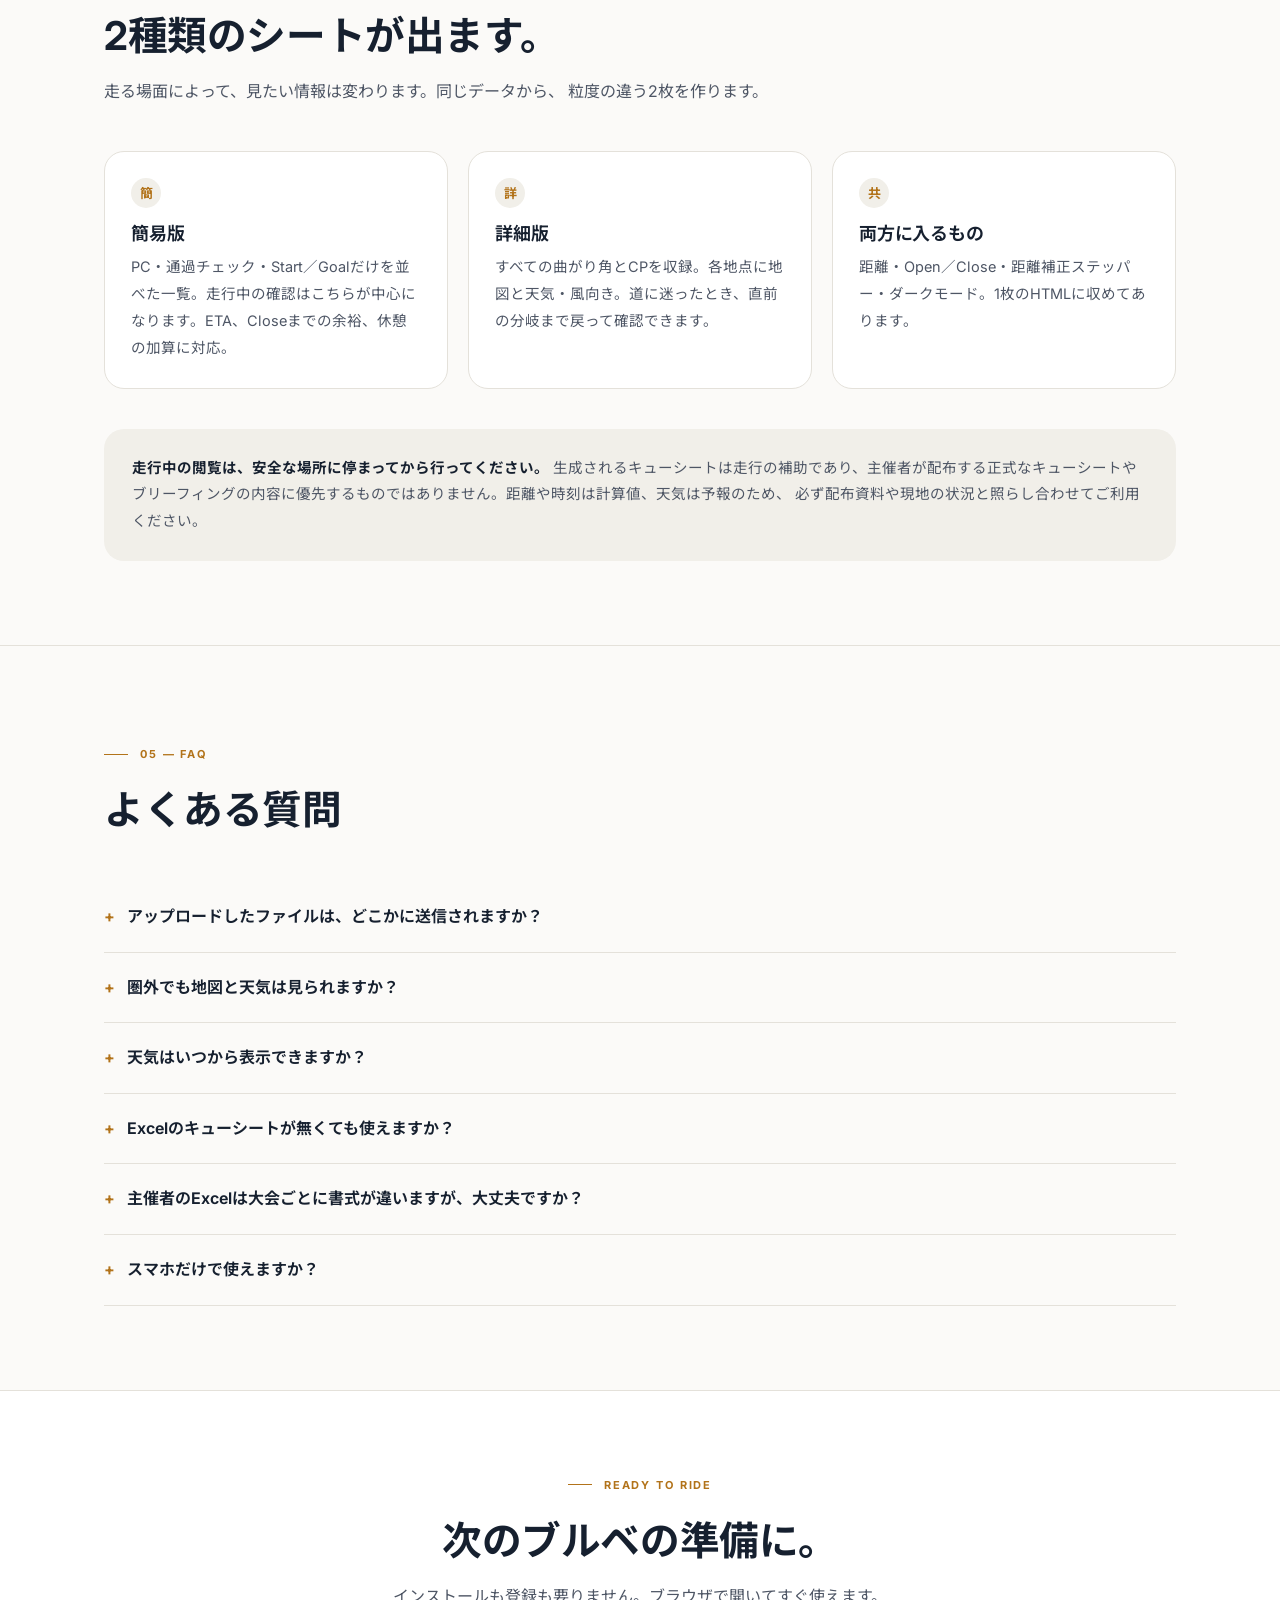
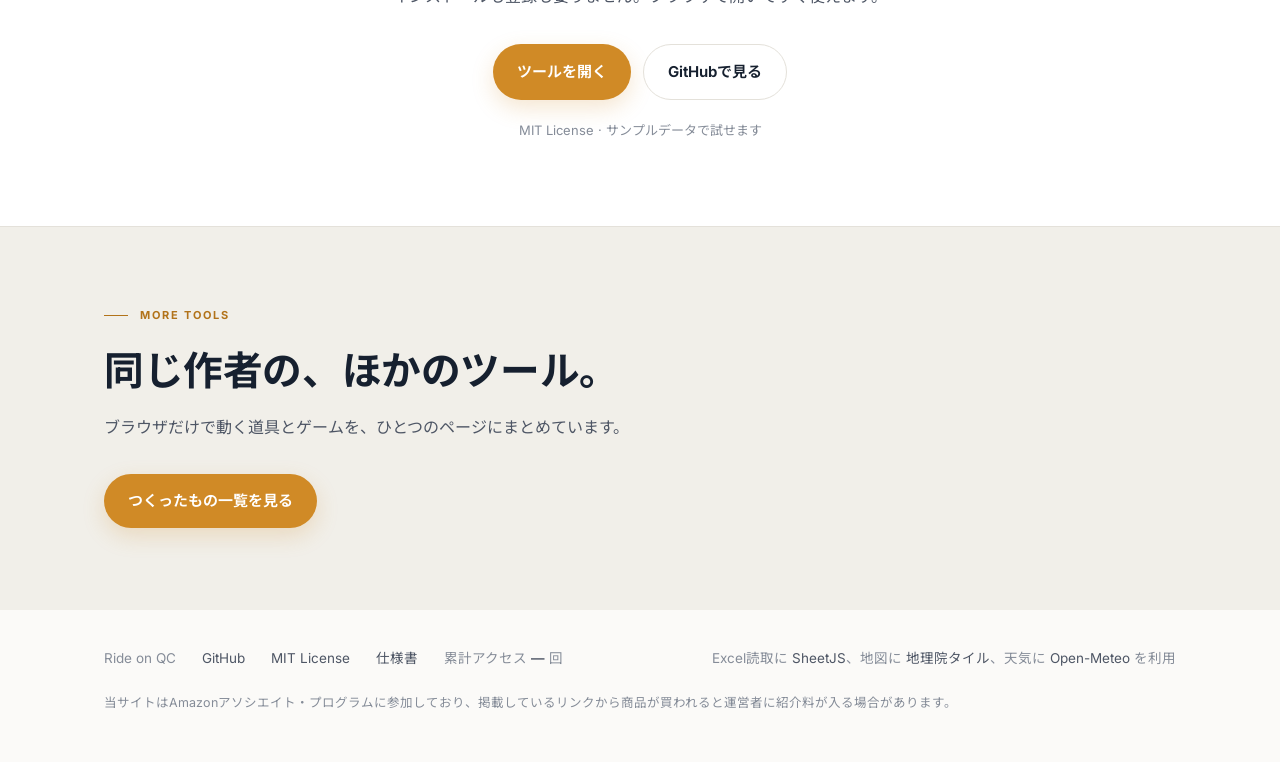
==== commit 3ea5cbd8: "Link to the portal instead of listing every sibling tool ツールを追加するたびに全ページの相互リンクを直す手間をなくすため、 「同じ作者の、ほか" ====
--- a/index.html
+++ b/index.html
@@ -452,13 +452,10 @@
       <div class="sec-head">
         <p class="eyebrow">MORE TOOLS</p>
         <h2>同じ作者の、ほかのツール。</h2>
-      </div>
-      <div class="family-grid">
-        <a class="fam" href="https://pikaring.github.io/rock-on-mj/"><img src="https://pikaring.github.io/rock-on-mj/assets/icon.png" alt=""><b>ROCK ON MJ</b><span>Web会議を録音して、PCの中だけで文字起こし</span></a>
-        <a class="fam current" href="https://pikaring.github.io/ride-on-qc/"><img src="https://pikaring.github.io/ride-on-qc/assets/icon.png" alt=""><b>Ride on QC</b><span>曲がり角ごとの地図と風向きが出る、ブルベのキューシート</span><em>このページ</em></a>
-        <a class="fam" href="https://pikaring.github.io/reach-on-sanma/"><img src="https://pikaring.github.io/reach-on-sanma/assets/icon.png" alt=""><b>Reach on SANMA</b><span>登録もダウンロードも要らない三人麻雀</span></a>
-        <a class="fam" href="https://pikaring.github.io/eat-on-gpx/"><img src="https://pikaring.github.io/eat-on-gpx/assets/icon.png" alt=""><b>Eat on GPX</b><span>ルート沿いのコンビニ・食堂を、スタートからの距離順に</span></a>
-        <a class="fam" href="https://pikaring.github.io/all-in-texas/"><img src="https://pikaring.github.io/all-in-texas/assets/icon.png" alt=""><b>All in TEXAS</b><span>勝率が見える、初心者のためのテキサスホールデム</span></a>
+        <p>ブラウザだけで動く道具とゲームを、ひとつのページにまとめています。</p>
+      </div>
+      <div class="hero-actions">
+        <a class="btn btn-main" href="https://pikaring.github.io/portal/">つくったもの一覧を見る</a>
       </div>
     </div>
   </section>
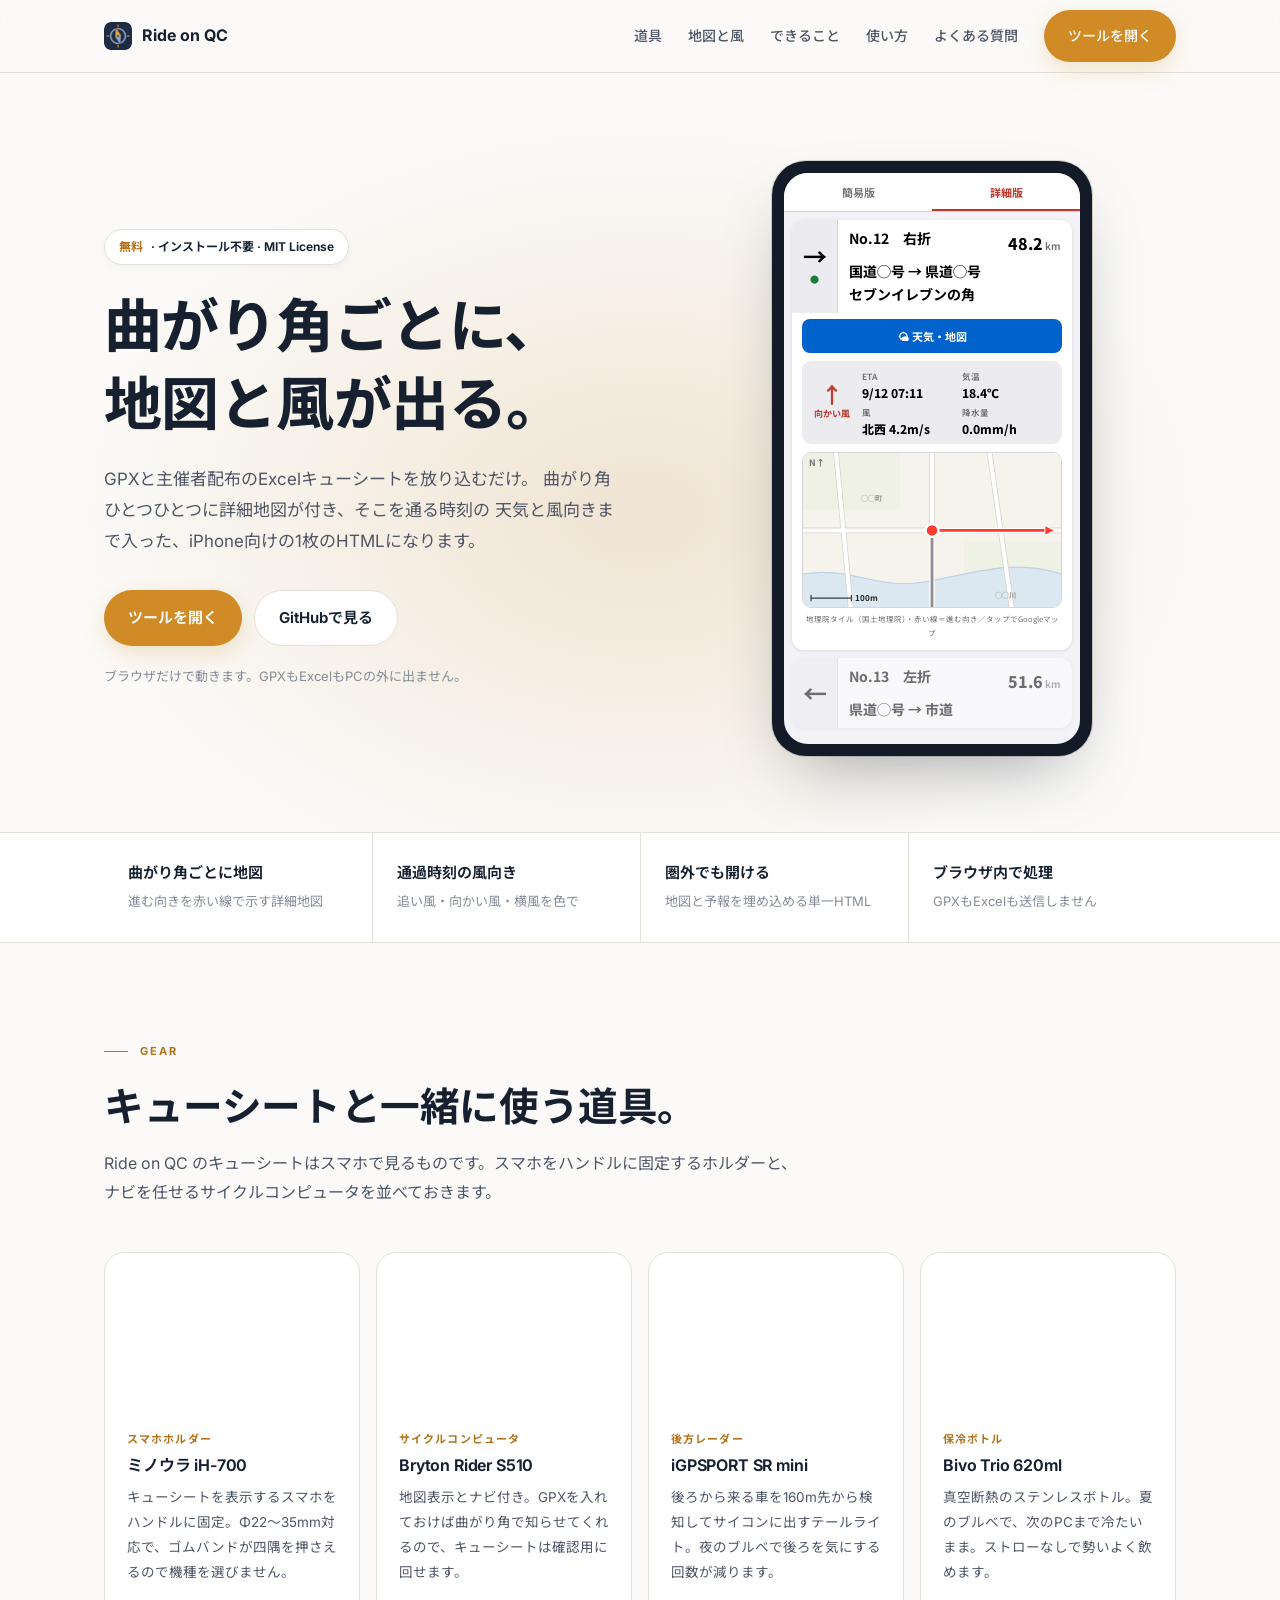
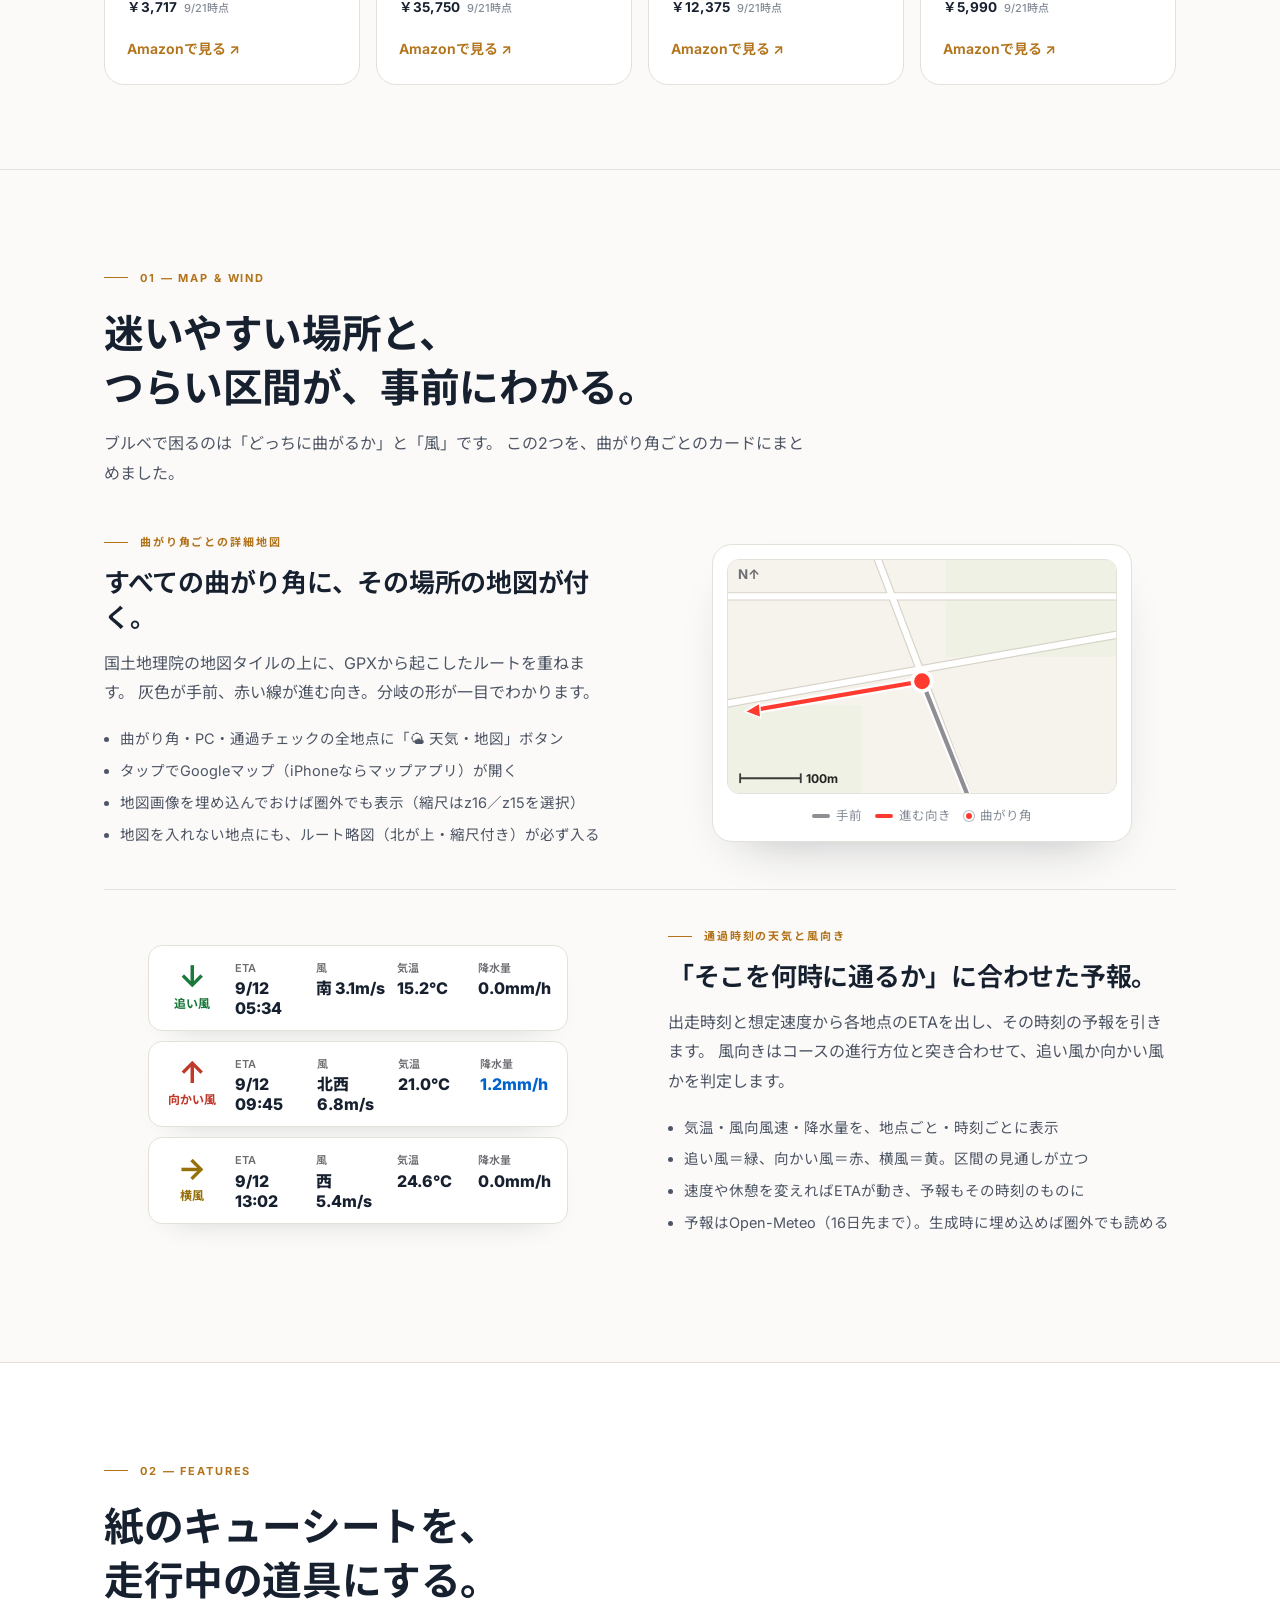
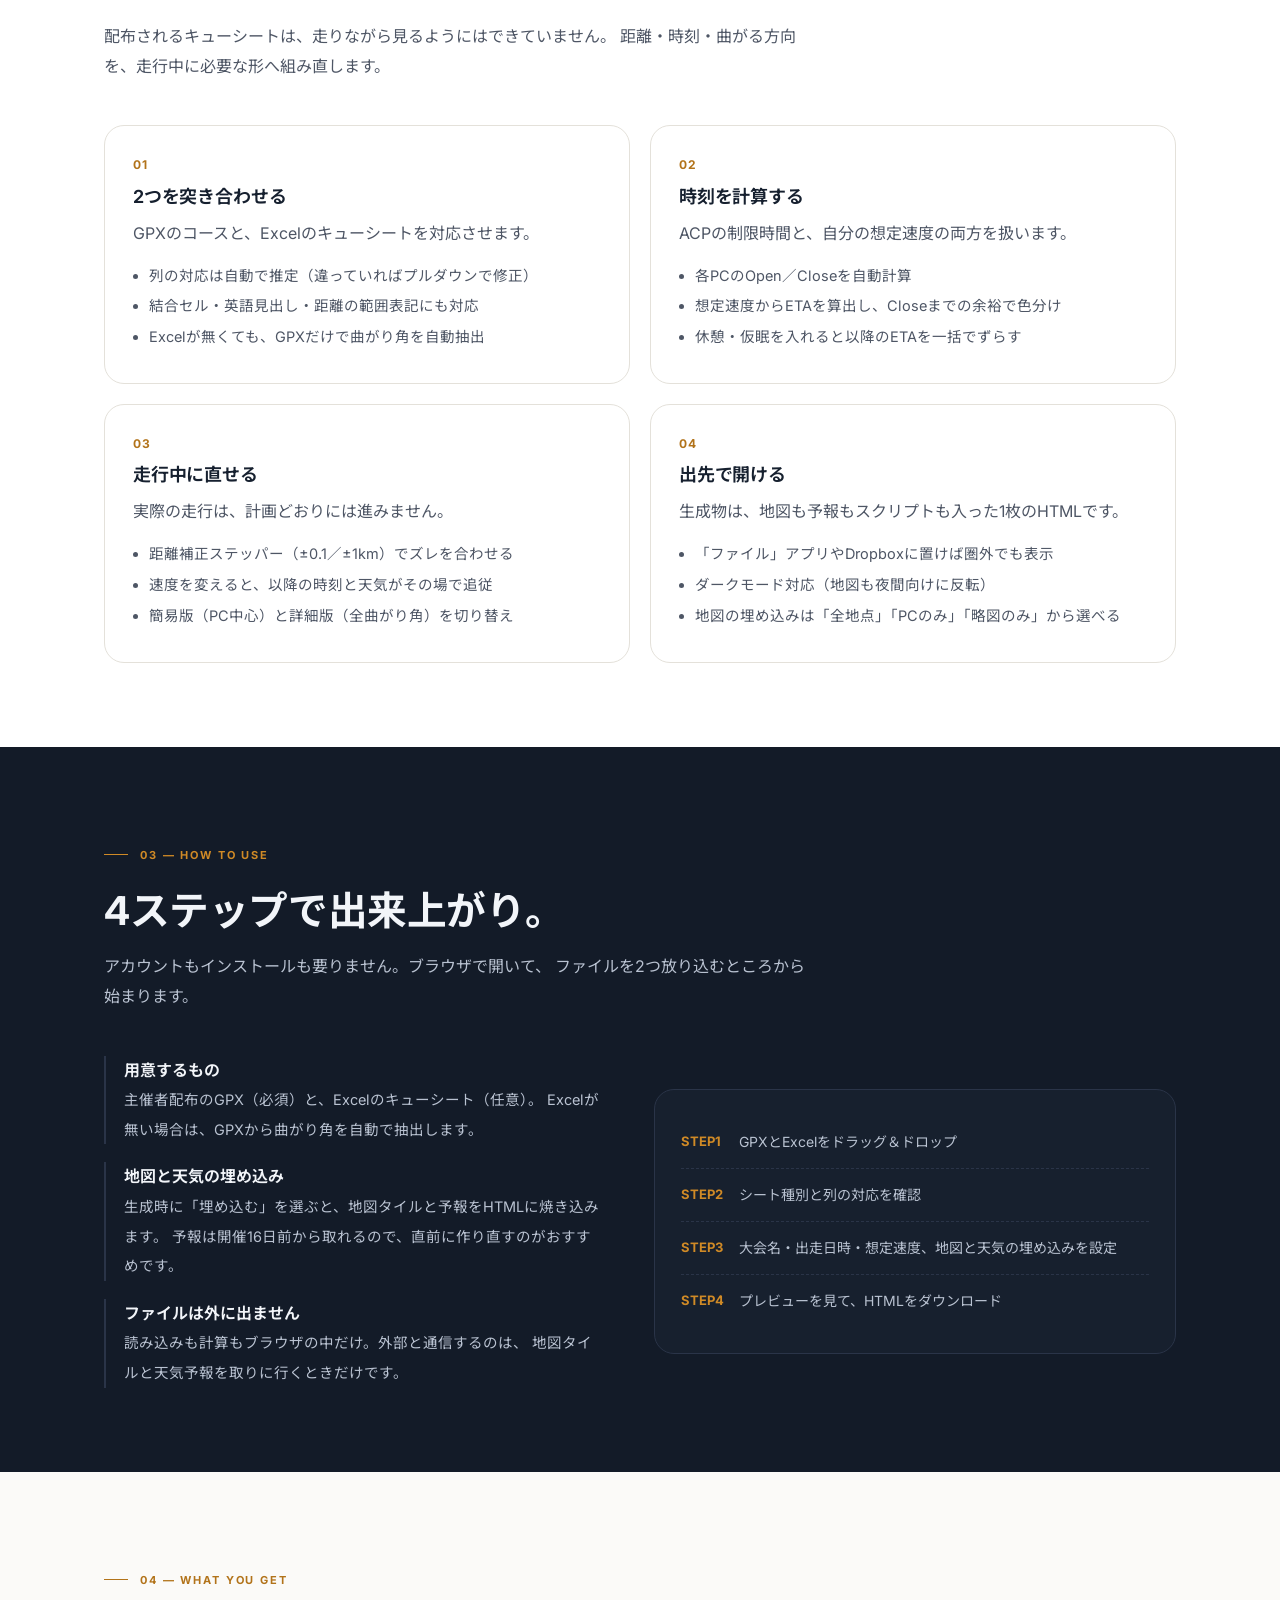
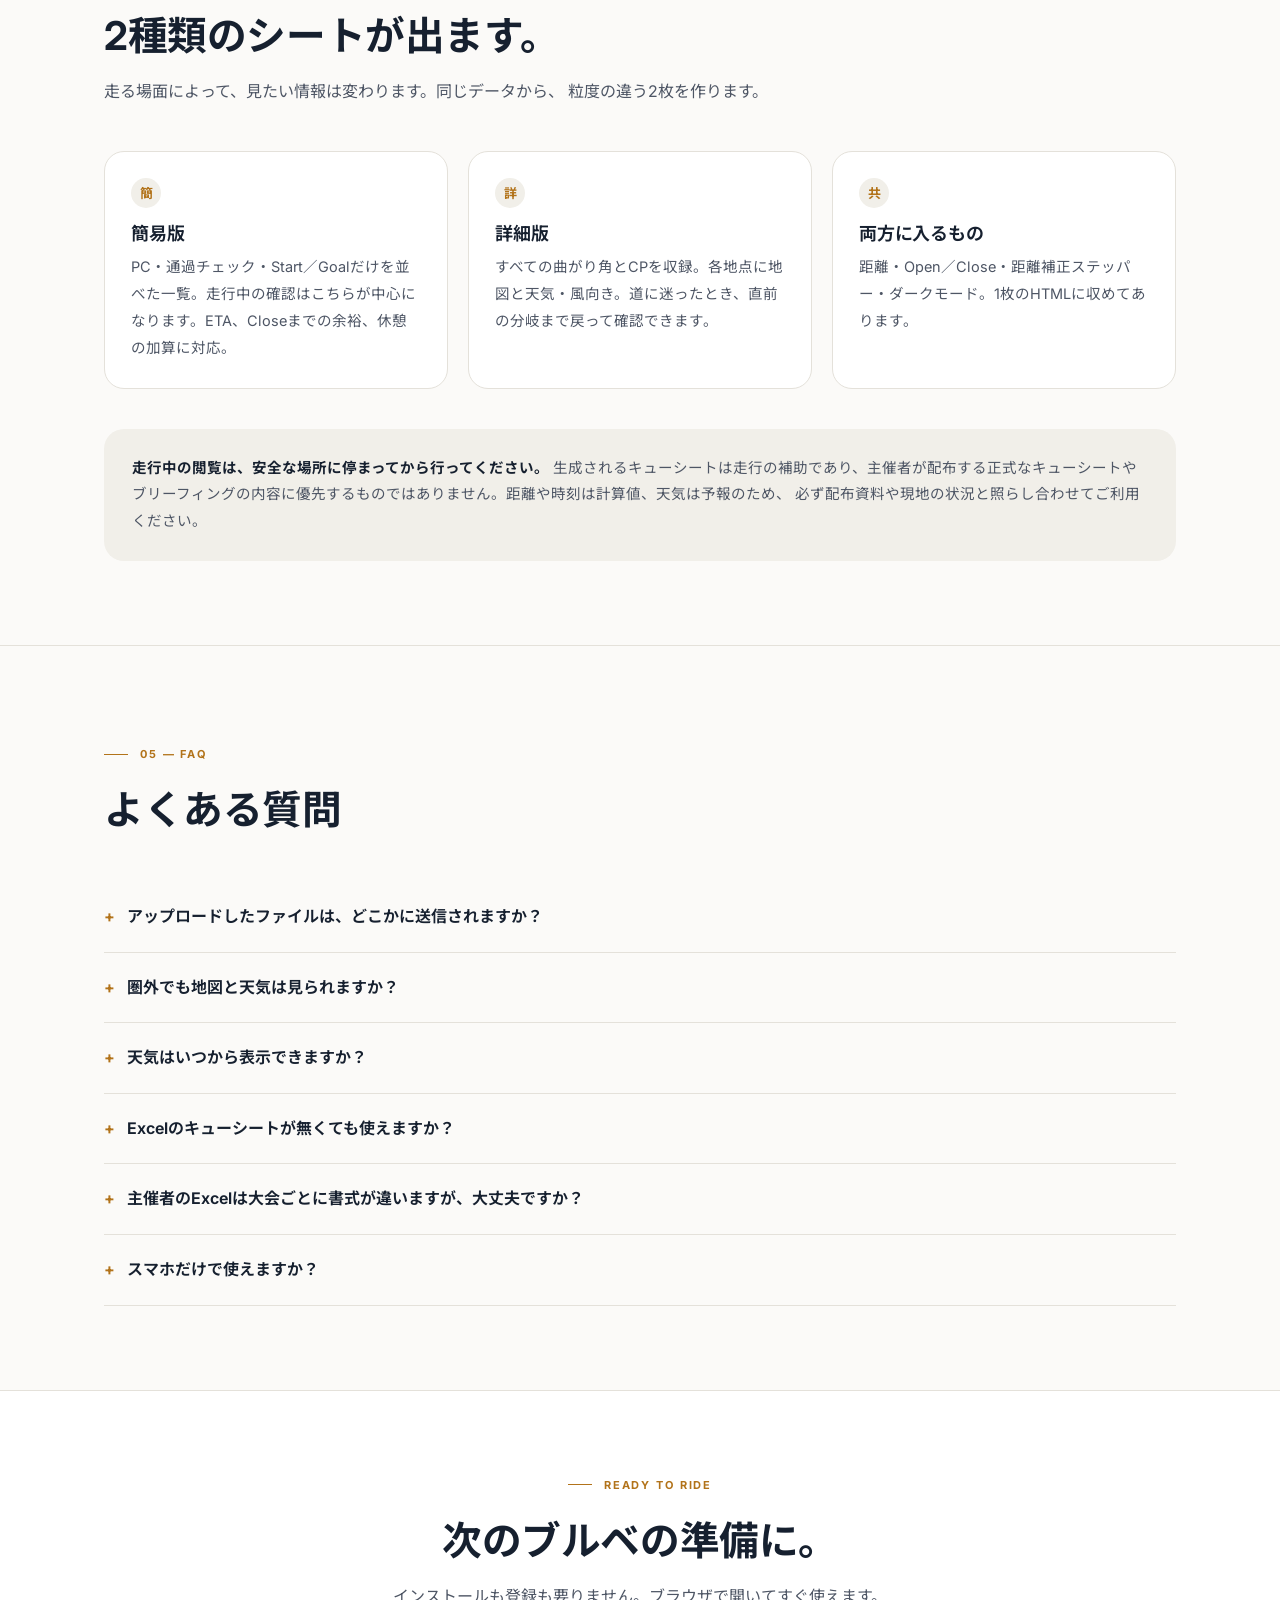
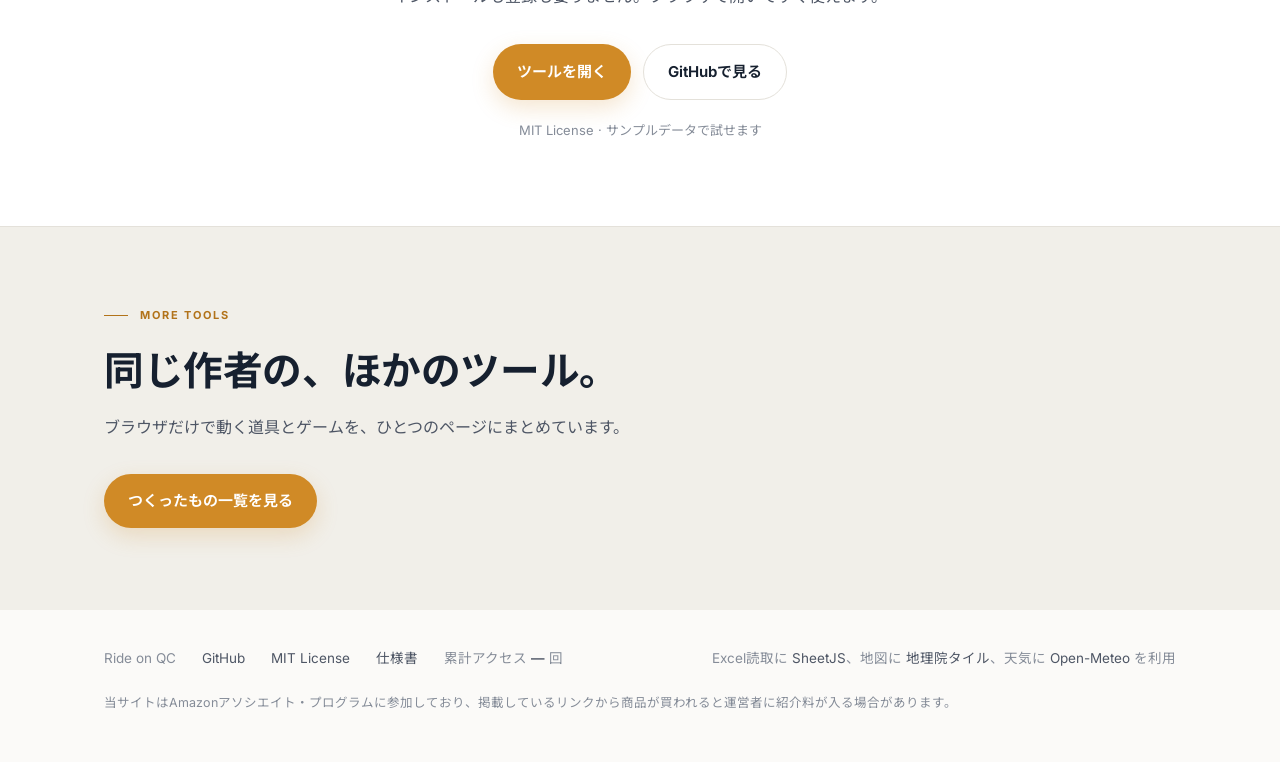
==== commit afa2fb1b: "検索エンジン向けに sitemap / canonical / 構造化データを 足す ・sitemap.xml … 紹介ページと /app/ の 2本 ・rel="canonical" … 同じ ペー" ====
--- a/index.html
+++ b/index.html
@@ -5,6 +5,7 @@
 <meta name="viewport" content="width=device-width,initial-scale=1">
 <title>Ride on QC｜曲がり角ごとの地図と、通過時刻の風向きが出るブルベ キューシート</title>
 <meta name="description" content="GPXと主催者配布のExcelキューシートから、iPhone向けの単一HTMLを作る無料ツール。曲がり角ごとの詳細地図と、通過予定時刻の天気・風向き（追い風／向かい風）を表示。圏外でも開けて、ファイルはブラウザ内だけで処理します。">
+<link rel="canonical" href="https://pikaring.github.io/ride-on-qc/">
 <meta property="og:title" content="Ride on QC">
 <meta property="og:description" content="曲がり角ごとの地図と、通過時刻の風向きが出るブルベ用キューシート。GPXとExcelから単一HTMLを生成。">
 <meta property="og:type" content="website">
@@ -21,6 +22,32 @@
 <link rel="preconnect" href="https://fonts.gstatic.com" crossorigin>
 <link href="https://fonts.googleapis.com/css2?family=Inter:wght@400;500;600;650;700;750&family=Noto+Sans+JP:wght@400;500;600;700&display=swap" rel="stylesheet">
 <link rel="stylesheet" href="assets/site.css">
+<script type="application/ld+json">
+{
+  "@context": "https://schema.org",
+  "@type": "WebApplication",
+  "name": "Ride on QC",
+  "url": "https://pikaring.github.io/ride-on-qc/",
+  "description": "GPXと主催者配布のExcelキューシートから、iPhone向けの単一HTMLを作る無料ツール。曲がり角ごとの詳細地図と、通過予定時刻の天気・風向き（追い風／向かい風）を表示。圏外でも開けて、ファイルはブラウザ内だけで処理します。",
+  "applicationCategory": "UtilitiesApplication",
+  "operatingSystem": "すべて（ウェブブラウザ）",
+  "inLanguage": "ja",
+  "isAccessibleForFree": true,
+  "offers": {
+    "@type": "Offer",
+    "price": "0",
+    "priceCurrency": "JPY"
+  },
+  "license": "https://opensource.org/licenses/MIT",
+  "author": {
+    "@type": "Person",
+    "name": "pikaring",
+    "url": "https://pikaring.github.io/portal/"
+  },
+  "browserRequirements": "JavaScript が 動く ブラウザ",
+  "screenshot": "https://pikaring.github.io/ride-on-qc/assets/og.png"
+}
+</script>
 </head>
 <body>
 
